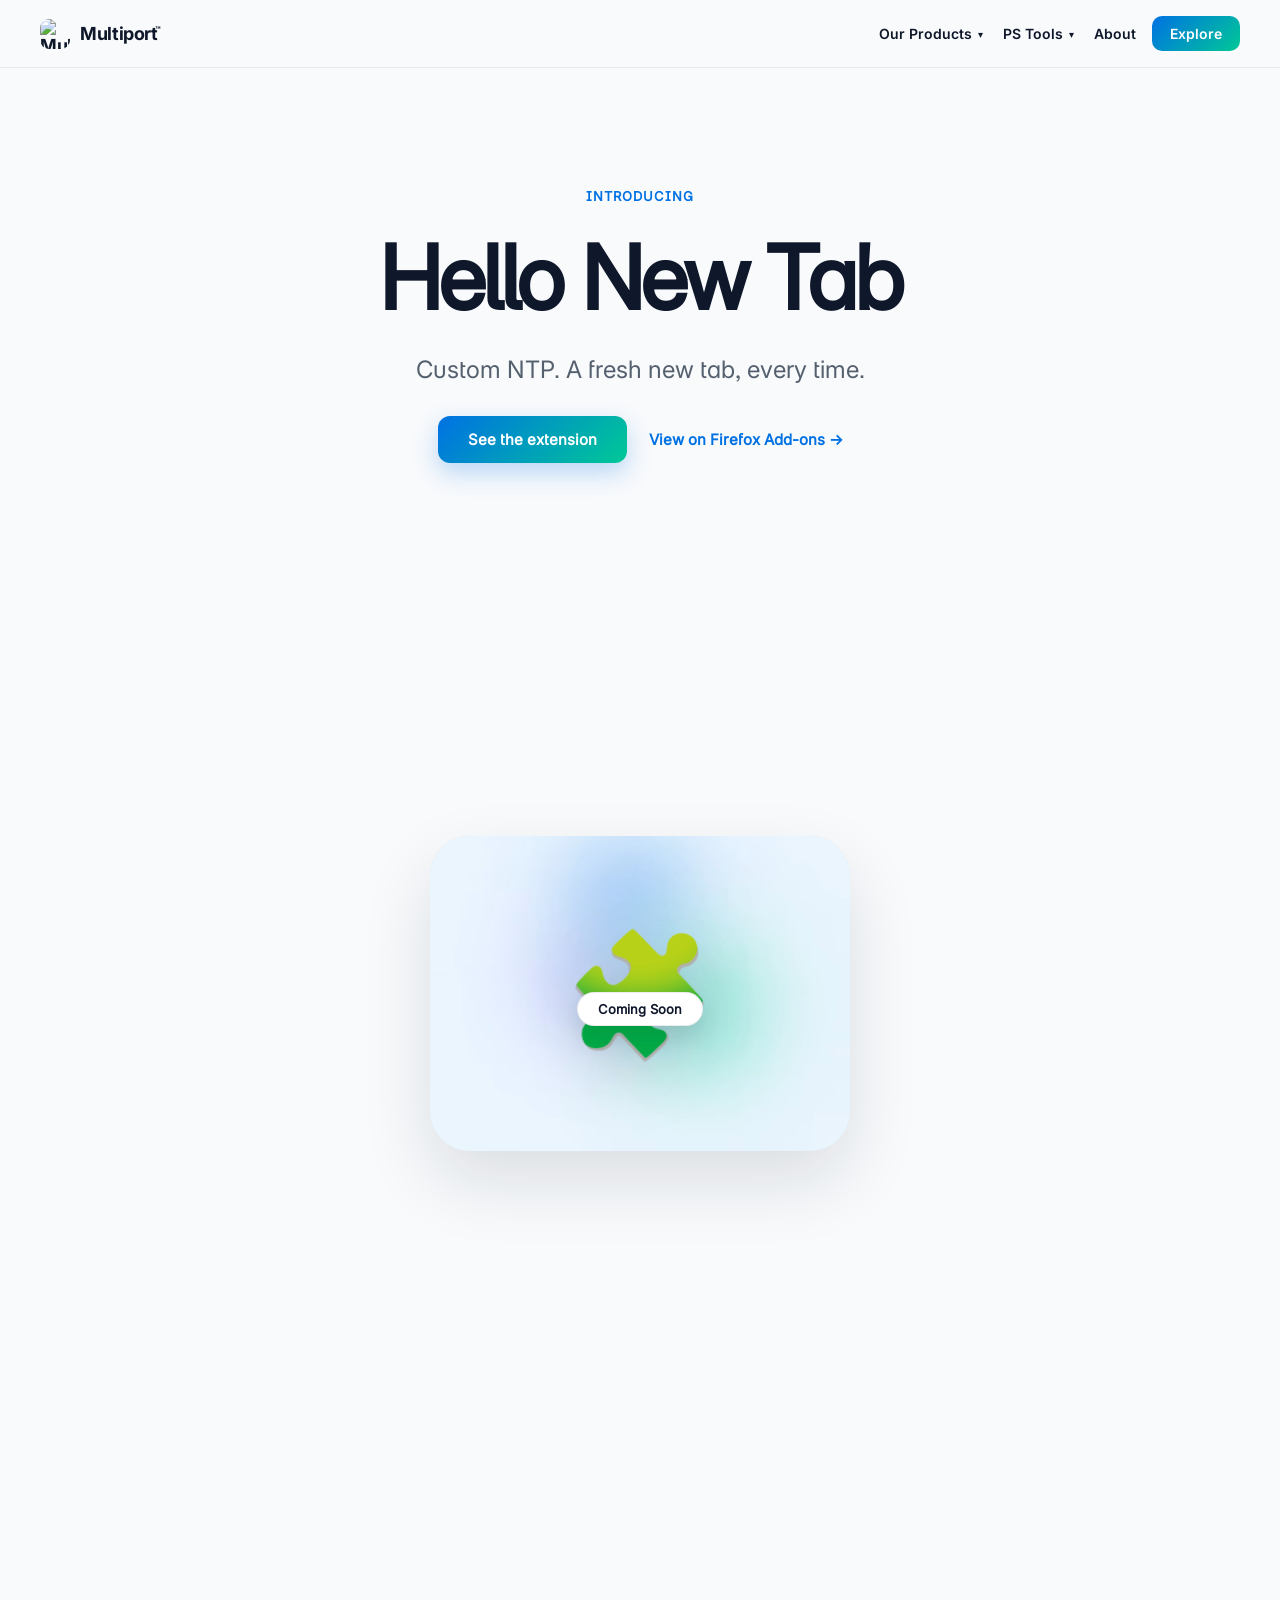
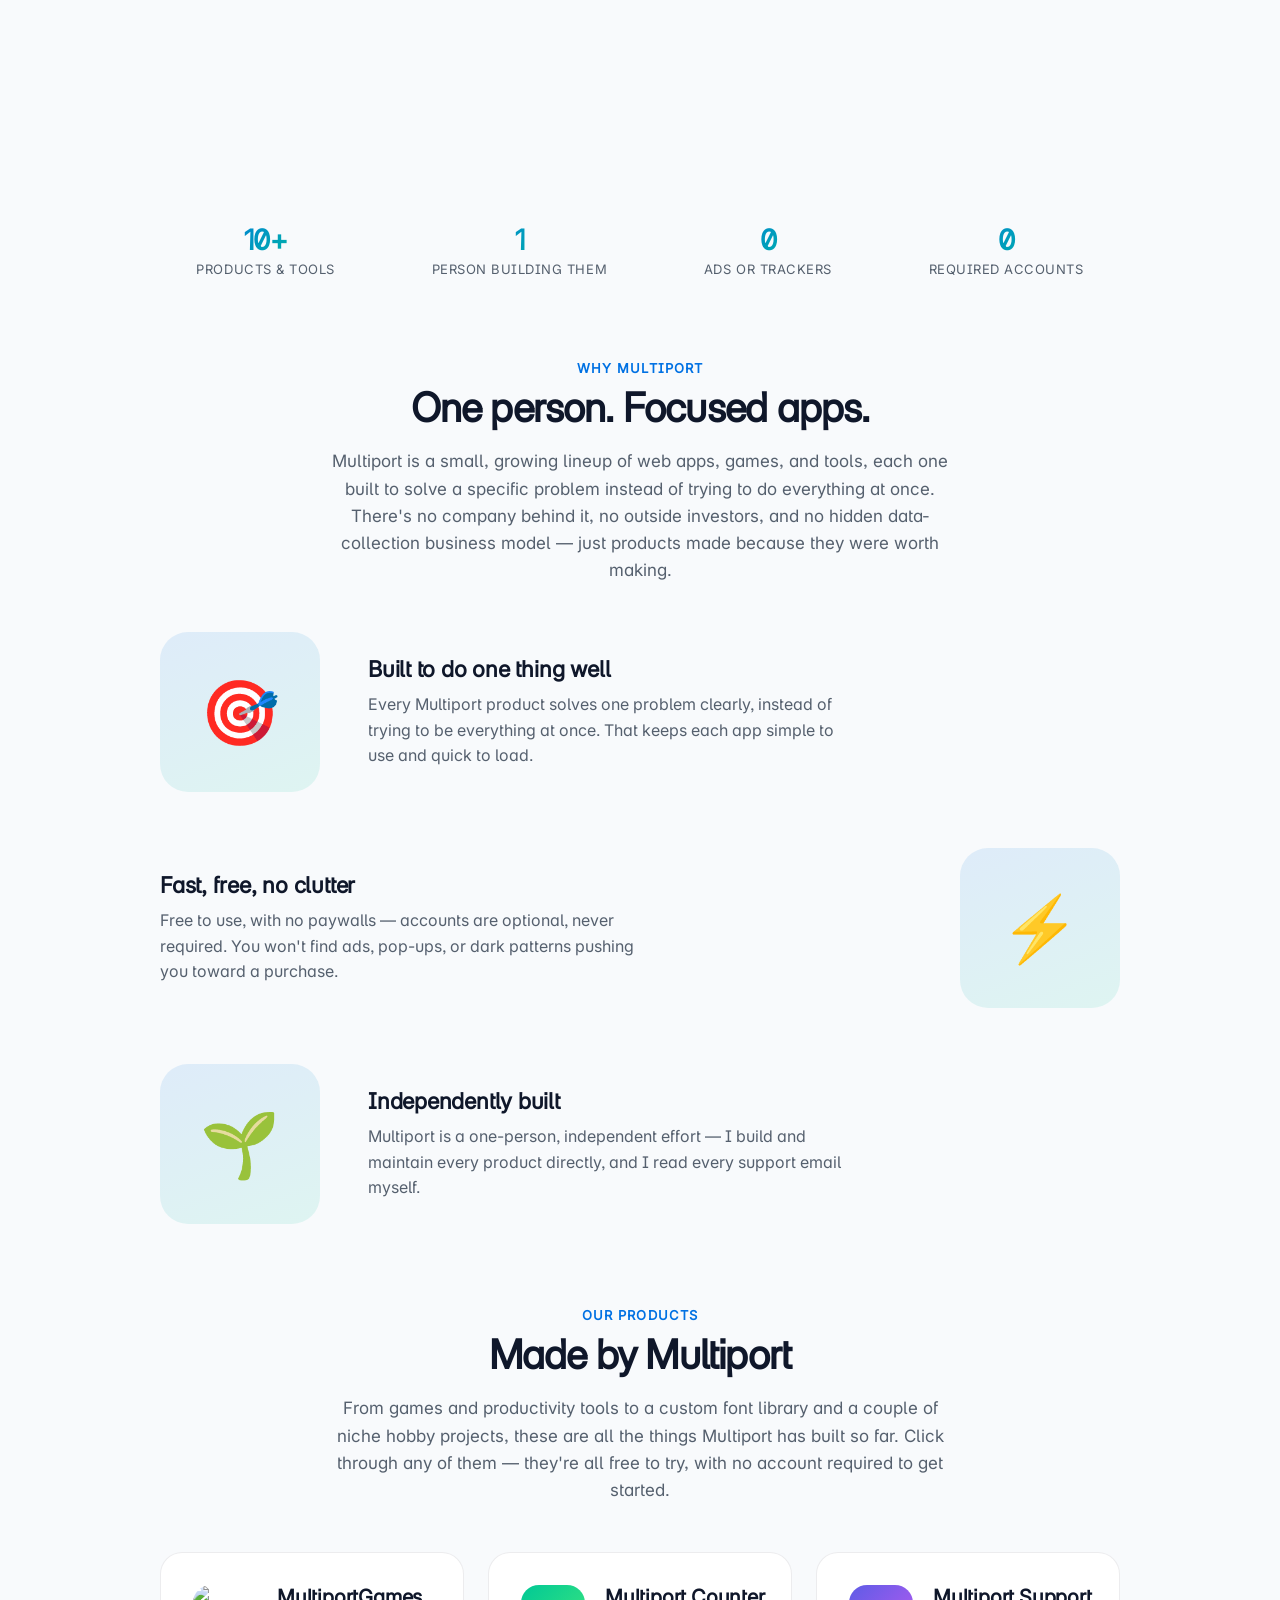
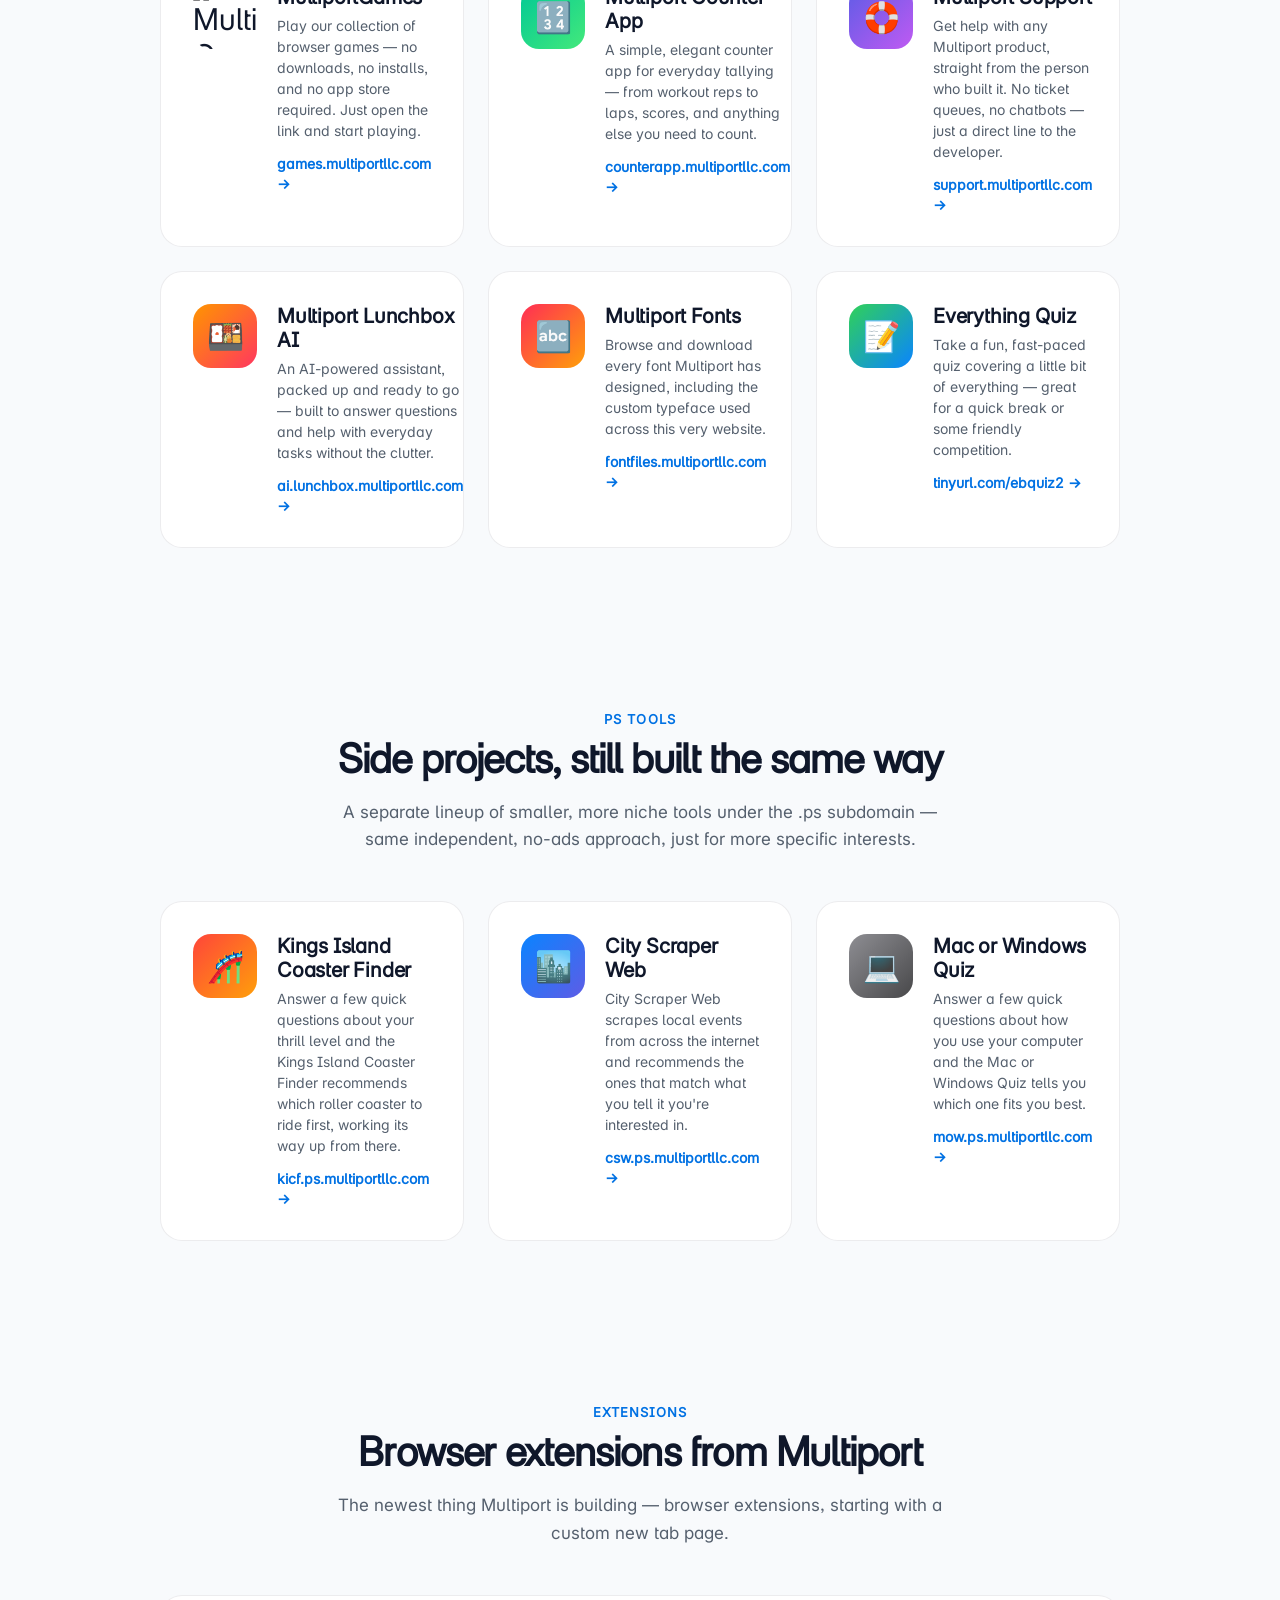
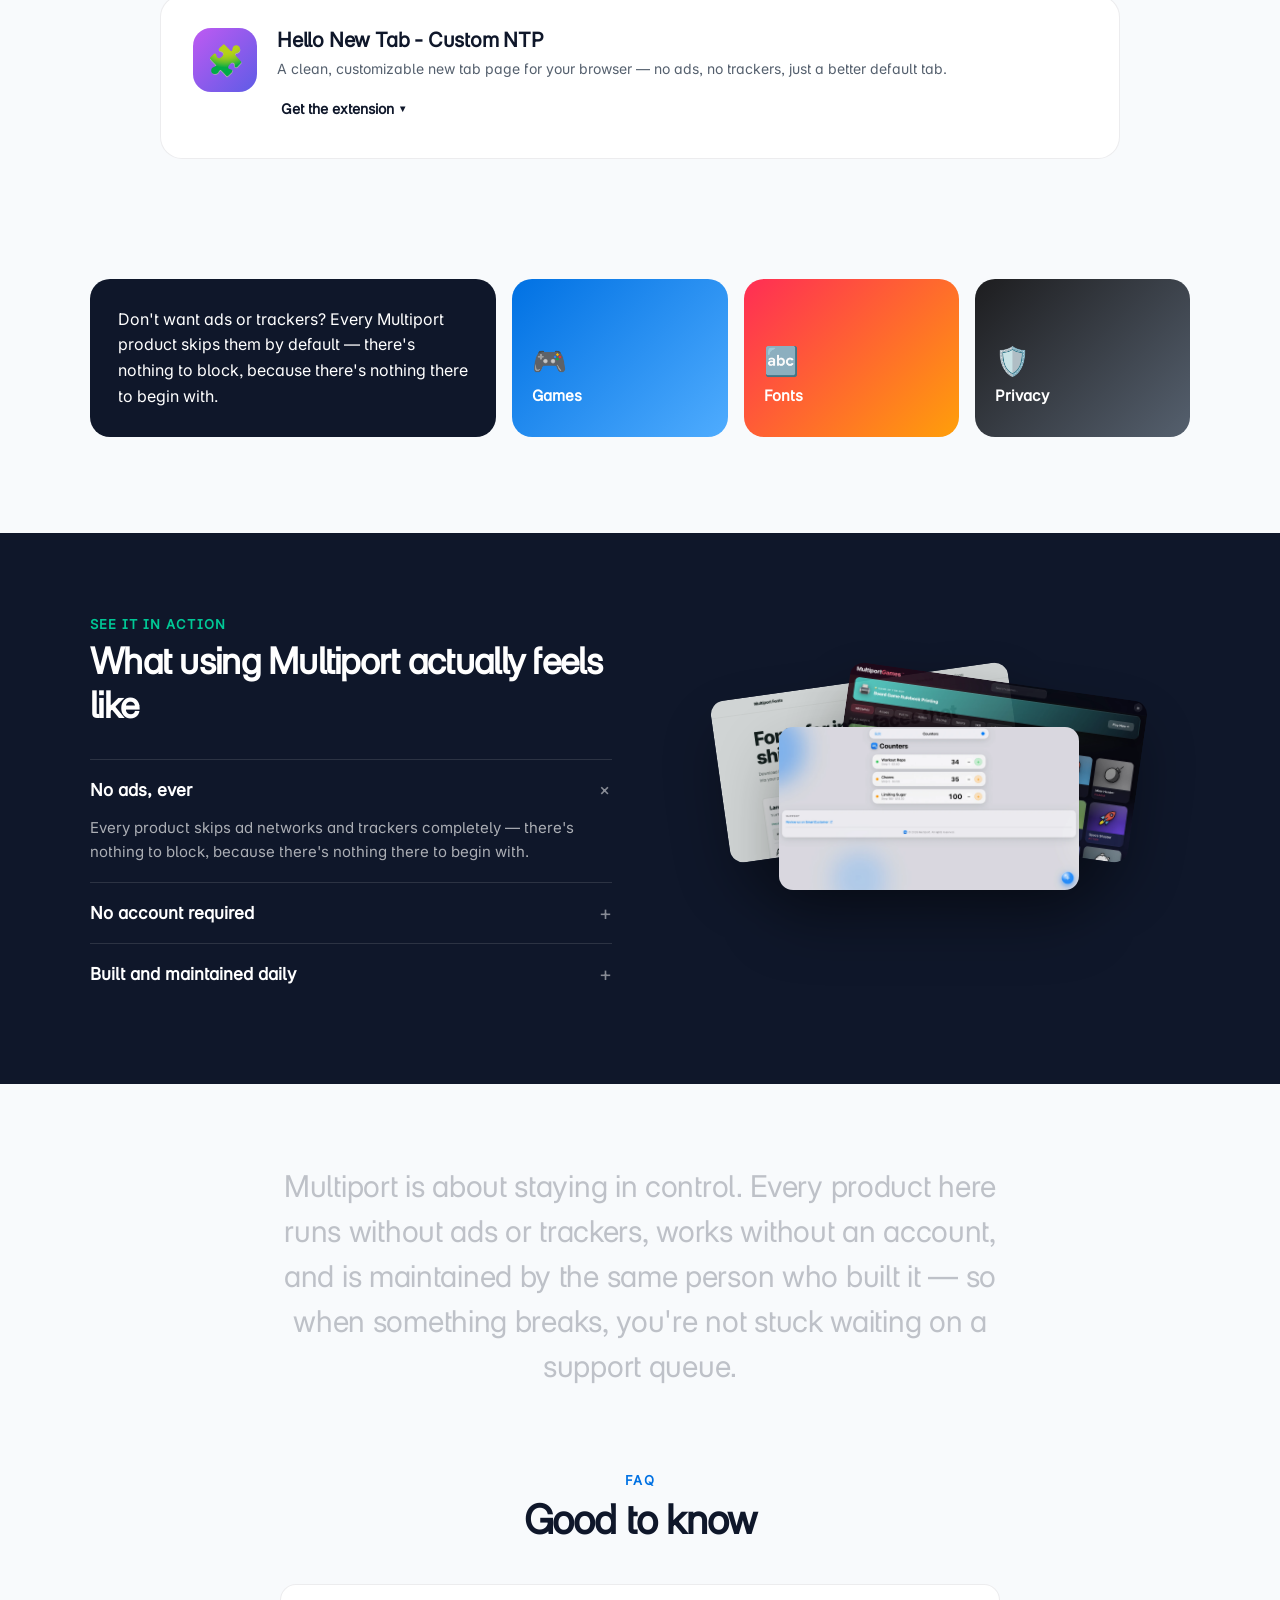
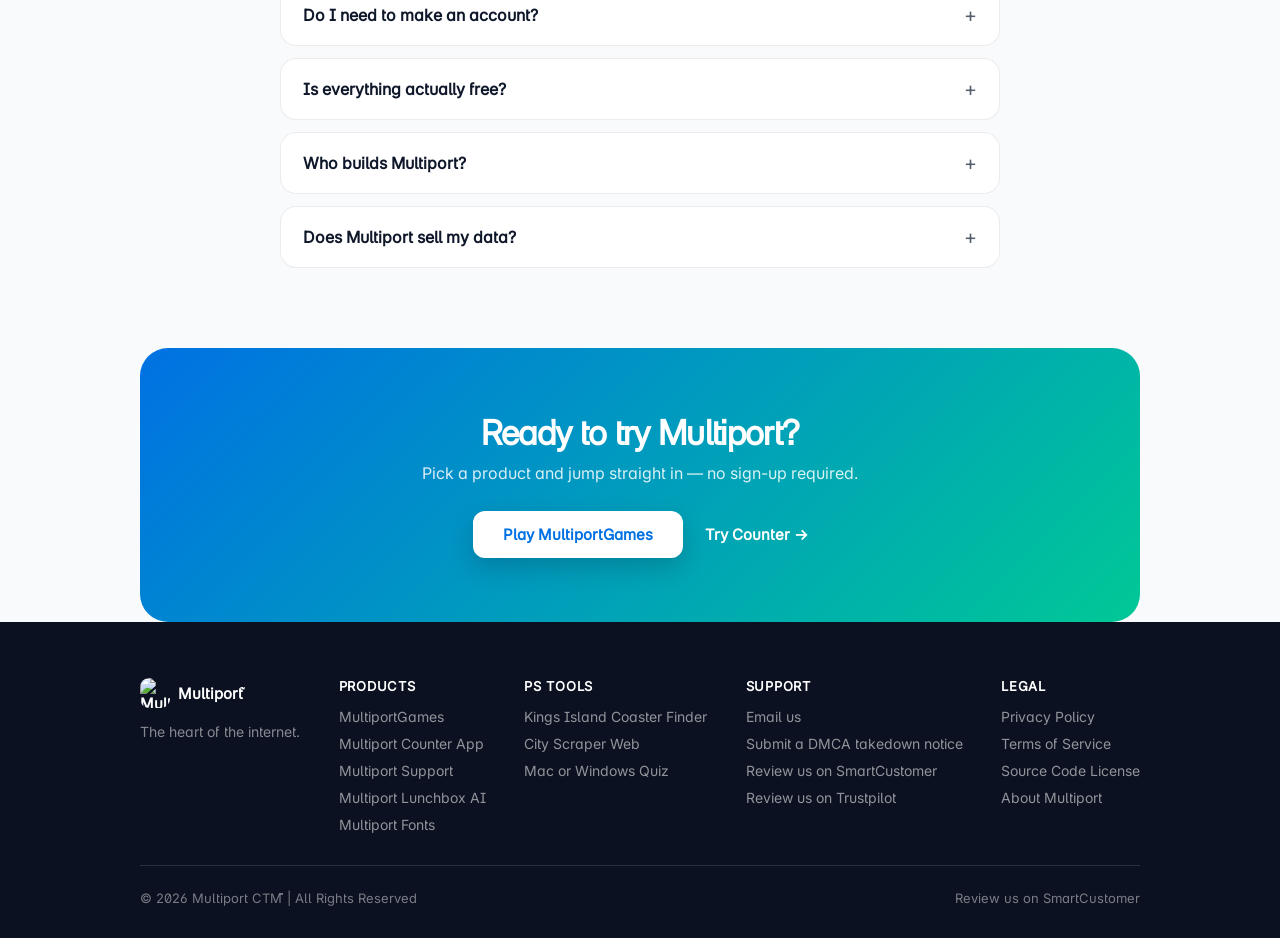
==== index.html @ 9a162926 "Make the scroll-pin zoom effect much more dramatic - The box now finishes expanding to fullscreen ea" ====
<!-- This Source Code Form is subject to the terms of the Mozilla Public
     License, v. 2.0. If a copy of the MPL was not distributed with this
     file, You can obtain one at http://mozilla.org/MPL/2.0/. -->
<!DOCTYPE html>
<html lang="en">
<head>
<meta charset="UTF-8">
<meta name="viewport" content="width=device-width, initial-scale=1.0">
<title>Multiport</title>
<meta name="description" content="No ads? No trackers? That is Multiport.">
<meta name="theme-color" content="#0071e3">
<link rel="apple-touch-icon" href="apple-touch-icon.png">
<link rel="icon" type="image/png" href="apple-touch-icon.png">
<link rel="icon" href="favicon.ico">
<link rel="manifest" href="manifest.json">
<link rel="stylesheet" href="style.css?v=29">
<script src="https://cdn.counter.dev/script.js" data-id="24591d8d-bdbf-4574-877c-3fc91c262d01" data-utcoffset="-5"></script>
</head>
<body>
  <nav class="navbar">
    <a class="logo" href="/">
      <img class="logo-mark" src="/icon.svg" alt="Multiport logo"> <span class="logo-text">Multiport<sup class="tm">&trade;</sup></span>
    </a>
    <div class="nav-links">
      <div class="nav-dropdown">
        <button class="dropdown-toggle" aria-haspopup="true" aria-expanded="false">
          Our Products <span class="chevron">&#9662;</span>
        </button>
        <div class="dropdown-menu">
          <a href="https://games.multiportllc.com" target="_blank" rel="noopener noreferrer">
            <img class="dropdown-icon" src="/games-icon.svg" alt="">
            <span>
              <span class="dropdown-title">Multiport Games</span>
              <span class="dropdown-domain">games.multiportllc.com</span>
            </span>
          </a>
          <a href="https://counterapp.multiportllc.com" target="_blank" rel="noopener noreferrer">
            <span class="dropdown-icon">🔢</span>
            <span>
              <span class="dropdown-title">Multiport Counter App</span>
              <span class="dropdown-domain">counterapp.multiportllc.com</span>
            </span>
          </a>
          <a href="https://support.multiportllc.com" target="_blank" rel="noopener noreferrer">
            <span class="dropdown-icon">🛟</span>
            <span>
              <span class="dropdown-title">Multiport Support</span>
              <span class="dropdown-domain">support.multiportllc.com</span>
            </span>
          </a>
          <a href="https://ai.lunchbox.multiportllc.com" target="_blank" rel="noopener noreferrer">
            <span class="dropdown-icon">🍱</span>
            <span>
              <span class="dropdown-title">Multiport Lunchbox AI</span>
              <span class="dropdown-domain">ai.lunchbox.multiportllc.com</span>
            </span>
          </a>
           <a href="https://fontfiles.multiportllc.com" target="_blank" rel="noopener noreferrer">
            <span class="dropdown-icon">🔤</span>
            <span>
              <span class="dropdown-title">Multiport Fonts</span>
              <span class="dropdown-domain">fontfiles.multiportllc.com</span>
            </span>
          </a>
        </div>
      </div>
      <div class="nav-dropdown">
        <button class="dropdown-toggle" aria-haspopup="true" aria-expanded="false">
          PS Tools <span class="chevron">&#9662;</span>
        </button>
        <div class="dropdown-menu">
          <a href="https://kicf.ps.multiportllc.com" target="_blank" rel="noopener noreferrer">
            <span class="dropdown-icon">🎢</span>
            <span>
              <span class="dropdown-title">Kings Island Coaster Finder</span>
              <span class="dropdown-domain">kicf.ps.multiportllc.com</span>
            </span>
          </a>
          <a href="https://csw.ps.multiportllc.com" target="_blank" rel="noopener noreferrer">
            <span class="dropdown-icon">🏙️</span>
            <span>
              <span class="dropdown-title">City Scraper Web</span>
              <span class="dropdown-domain">csw.ps.multiportllc.com</span>
            </span>
          </a>
          <a href="https://mow.ps.multiportllc.com" target="_blank" rel="noopener noreferrer">
            <span class="dropdown-icon">💻</span>
            <span>
              <span class="dropdown-title">Mac or Windows Quiz</span>
              <span class="dropdown-domain">mow.ps.multiportllc.com</span>
            </span>
          </a>
        </div>
      </div>
      <a class="nav-link" href="https://multiporttm.github.io" target="_blank" rel="noopener noreferrer">About</a>
      <a class="nav-cta" href="#products">Explore</a>
    </div>
  </nav>

  <header class="hero">
    <span class="eyebrow">Introducing</span>
    <h1>Hello New Tab</h1>
    <p class="hero-tagline">Custom NTP. A fresh new tab, every time.</p>
    <div class="hero-actions">
      <a class="btn btn-primary" href="#extensions">See the extension</a>
      <a class="btn-link" href="https://addons.mozilla.org/en-US/firefox/addon/hello-new-tab-by-multiport/" target="_blank" rel="noopener noreferrer">View on Firefox Add-ons &rarr;</a>
    </div>
  </header>

  <section class="zoom-stage">
    <div class="zoom-sticky">
      <div class="zoom-box">
        <video class="zoom-video" autoplay muted loop playsinline disablePictureInPicture disableRemotePlayback tabindex="-1" controlsList="nodownload nofullscreen noremoteplayback">
          <source src="/videos/hero-bg.webm" type="video/webm">
          <source src="/videos/hero-bg.mp4" type="video/mp4">
        </video>
        <div class="zoom-box-content">
          <span class="hero-showcase-icon">🧩</span>
          <span class="hero-showcase-badge">Coming Soon</span>
        </div>
      </div>
    </div>
  </section>

  <section class="trust-strip" aria-label="Multiport at a glance">
    <div class="trust-item"><strong class="count-up" data-count-to="10" data-suffix="+">1</strong><span>products &amp; tools</span></div>
    <div class="trust-item"><strong class="count-up" data-count-to="1">3</strong><span>person building them</span></div>
    <div class="trust-item"><strong class="count-up" data-count-to="0">3</strong><span>ads or trackers</span></div>
    <div class="trust-item"><strong class="count-up" data-count-to="0">3</strong><span>required accounts</span></div>
  </section>

  <main>
    <section class="features" id="why">
      <span class="eyebrow">Why Multiport</span>
      <h2>One person. Focused apps.</h2>
      <p class="section-intro">Multiport is a small, growing lineup of web apps, games, and tools, each one
      built to solve a specific problem instead of trying to do everything at once. There's no company
      behind it, no outside investors, and no hidden data-collection business model — just products made
      because they were worth making.</p>
      <div class="feature-rows">
        <div class="feature-row">
          <div class="feature-visual"><span>🎯</span></div>
          <div class="feature-text">
            <h3>Built to do one thing well</h3>
            <p>Every Multiport product solves one problem clearly, instead of trying to be everything at once.
            That keeps each app simple to use and quick to load.</p>
          </div>
        </div>
        <div class="feature-row">
          <div class="feature-visual"><span>⚡</span></div>
          <div class="feature-text">
            <h3>Fast, free, no clutter</h3>
            <p>Free to use, with no paywalls — accounts are optional, never required. You won't find ads,
            pop-ups, or dark patterns pushing you toward a purchase.</p>
          </div>
        </div>
        <div class="feature-row">
          <div class="feature-visual"><span>🌱</span></div>
          <div class="feature-text">
            <h3>Independently built</h3>
            <p>Multiport is a one-person, independent effort — I build and maintain every product directly,
            and I read every support email myself.</p>
          </div>
        </div>
      </div>
    </section>

    <section class="products" id="products">
      <span class="eyebrow">Our Products</span>
      <h2>Made by Multiport</h2>
      <p class="section-intro">From games and productivity tools to a custom font library and a couple of
      niche hobby projects, these are all the things Multiport has built so far. Click through any of them —
      they're all free to try, with no account required to get started.</p>
      <div class="product-grid">
        <a class="product-card" href="https://games.multiportllc.com" target="_blank" rel="noopener noreferrer">
          <img class="product-icon" src="/games-icon.svg" alt="Multiport Games logo">
          <div class="product-info">
            <h3>MultiportGames</h3>
            <p>Play our collection of browser games — no downloads, no installs, and no app store required.
            Just open the link and start playing.</p>
            <span class="product-link">games.multiportllc.com &rarr;</span>
          </div>
        </a>
        <a class="product-card" href="https://counterapp.multiportllc.com" target="_blank" rel="noopener noreferrer">
          <div class="product-icon icon-counter">🔢</div>
          <div class="product-info">
            <h3>Multiport Counter App</h3>
            <p>A simple, elegant counter app for everyday tallying — from workout reps to laps, scores, and
            anything else you need to count.</p>
            <span class="product-link">counterapp.multiportllc.com &rarr;</span>
          </div>
        </a>
        <a class="product-card" href="https://support.multiportllc.com" target="_blank" rel="noopener noreferrer">
          <div class="product-icon icon-support">🛟</div>
          <div class="product-info">
            <h3>Multiport Support</h3>
            <p>Get help with any Multiport product, straight from the person who built it. No ticket queues,
            no chatbots — just a direct line to the developer.</p>
            <span class="product-link">support.multiportllc.com &rarr;</span>
          </div>
        </a>
        <a class="product-card" href="https://ai.lunchbox.multiportllc.com" target="_blank" rel="noopener noreferrer">
          <div class="product-icon icon-lunchbox">🍱</div>
          <div class="product-info">
            <h3>Multiport Lunchbox AI</h3>
            <p>An AI-powered assistant, packed up and ready to go — built to answer questions and help with
            everyday tasks without the clutter.</p>
            <span class="product-link">ai.lunchbox.multiportllc.com &rarr;</span>
          </div>
        </a>
               <a class="product-card" href="https://fontfiles.multiportllc.com" target="_blank" rel="noopener noreferrer">
          <div class="product-icon icon-fontfiles">🔤</div>
          <div class="product-info">
            <h3>Multiport Fonts</h3>
            <p>Browse and download every font Multiport has designed, including the custom typeface used
            across this very website.</p>
            <span class="product-link">fontfiles.multiportllc.com &rarr;</span>


          </div>
        </a>
        <a class="product-card" href="https://tinyurl.com/ebquiz2" target="_blank" rel="noopener noreferrer">
          <div class="product-icon icon-blooket">📝</div>
          <div class="product-info">
            <h3>Everything Quiz</h3>
            <p>Take a fun, fast-paced quiz covering a little bit of everything — great for a quick break or
            some friendly competition.</p>
            <span class="product-link">tinyurl.com/ebquiz2 &rarr;</span>
          </div>
        </a>
      </div>
    </section>

    <section class="products" id="ps-tools">
      <span class="eyebrow">PS Tools</span>
      <h2>Side projects, still built the same way</h2>
      <p class="section-intro">A separate lineup of smaller, more niche tools under the .ps subdomain —
      same independent, no-ads approach, just for more specific interests.</p>
      <div class="product-grid">
        <a class="product-card" href="https://kicf.ps.multiportllc.com" target="_blank" rel="noopener noreferrer">
          <div class="product-icon icon-coaster">🎢</div>
          <div class="product-info">
            <h3>Kings Island Coaster Finder</h3>
            <p>Answer a few quick questions about your thrill level and the Kings Island Coaster Finder
            recommends which roller coaster to ride first, working its way up from there.</p>
            <span class="product-link">kicf.ps.multiportllc.com &rarr;</span>
          </div>
        </a>
        <a class="product-card" href="https://csw.ps.multiportllc.com" target="_blank" rel="noopener noreferrer">
          <div class="product-icon icon-scraper">🏙️</div>
          <div class="product-info">
            <h3>City Scraper Web</h3>
            <p>City Scraper Web scrapes local events from across the internet and recommends the ones that
            match what you tell it you're interested in.</p>
            <span class="product-link">csw.ps.multiportllc.com &rarr;</span>
          </div>
        </a>
        <a class="product-card" href="https://mow.ps.multiportllc.com" target="_blank" rel="noopener noreferrer">
          <div class="product-icon icon-mow">💻</div>
          <div class="product-info">
            <h3>Mac or Windows Quiz</h3>
            <p>Answer a few quick questions about how you use your computer and the Mac or Windows Quiz
            tells you which one fits you best.</p>
            <span class="product-link">mow.ps.multiportllc.com &rarr;</span>
          </div>
        </a>
      </div>
    </section>

    <section class="products" id="extensions">
      <span class="eyebrow">Extensions</span>
      <h2>Browser extensions from Multiport</h2>
      <p class="section-intro">The newest thing Multiport is building — browser extensions, starting with
      a custom new tab page.</p>
      <div class="product-grid">
        <div class="product-card extension-card">
          <div class="product-icon icon-extension">🧩</div>
          <div class="product-info">
            <h3>Hello New Tab - Custom NTP</h3>
            <p>A clean, customizable new tab page for your browser — no ads, no trackers, just a better
            default tab.</p>
            <div class="nav-dropdown">
              <button class="dropdown-toggle" aria-haspopup="true" aria-expanded="false">
                Get the extension <span class="chevron">&#9662;</span>
              </button>
              <div class="dropdown-menu">
                <a class="extension-option" href="https://chromewebstore.google.com/detail/pjcaeblfcdijghbhidkgaminlfidibgh/preview" target="_blank" rel="noopener noreferrer">
                  <span>
                    <span class="dropdown-title">Chromium</span>
                    <span class="dropdown-domain">Chrome, Edge, Brave, etc.</span>
                  </span>
                  <span class="extension-badge">Coming Soon</span>
                </a>
                <a class="extension-option" href="https://addons.mozilla.org/en-US/firefox/addon/hello-new-tab-by-multiport/" target="_blank" rel="noopener noreferrer">
                  <span>
                    <span class="dropdown-title">Gecko</span>
                    <span class="dropdown-domain">Firefox, LibreWolf, etc.</span>
                  </span>
                  <span class="extension-badge">Coming Soon</span>
                </a>
              </div>
            </div>
          </div>
        </div>
      </div>
    </section>

    <section class="mosaic">
      <div class="mosaic-tip">
        <p>Don't want ads or trackers? Every Multiport product skips them by default — there's nothing to
        block, because there's nothing there to begin with.</p>
      </div>
      <div class="mosaic-panel icon-games" tabindex="0">
        <span class="mosaic-icon">🎮</span>
        <strong>Games</strong>
        <p>Play the full MultiportGames library right in your browser — no downloads, no ads, and no
        account needed.</p>
      </div>
      <div class="mosaic-panel icon-fontfiles" tabindex="0">
        <span class="mosaic-icon">🔤</span>
        <strong>Fonts</strong>
        <p>Browse and download every font Multiport has designed, including the one used across this
        site.</p>
      </div>
      <div class="mosaic-panel icon-guard" tabindex="0">
        <span class="mosaic-icon">🛡️</span>
        <strong>Privacy</strong>
        <p>Every Multiport product skips ad networks and trackers by default — there's nothing to opt out
        of, because there's nothing there.</p>
      </div>
    </section>

    <section class="showcase" id="showcase">
      <div class="showcase-grid">
        <div class="showcase-accordion">
          <span class="eyebrow eyebrow-light">See it in action</span>
          <h2>What using Multiport actually feels like</h2>
          <details class="showcase-item" open>
            <summary>No ads, ever</summary>
            <p>Every product skips ad networks and trackers completely — there's nothing to block, because
            there's nothing there to begin with.</p>
          </details>
          <details class="showcase-item">
            <summary>No account required</summary>
            <p>Open any product and start using it immediately. Accounts only show up where a feature truly
            needs one, and never just to look around.</p>
          </details>
          <details class="showcase-item">
            <summary>Built and maintained daily</summary>
            <p>One person reads every support email and ships every fix — so issues get a real response,
            not an automated ticket number.</p>
          </details>
        </div>
        <div class="showcase-preview" aria-hidden="true">
          <img class="screenshot-card screenshot-back" src="/screenshots/fonts-preview.png" alt="">
          <img class="screenshot-card screenshot-middle" src="/screenshots/games-preview.png" alt="">
          <img class="screenshot-card screenshot-front" src="/screenshots/counter-preview.png" alt="">
        </div>
      </div>
    </section>

    <section class="manifesto">
      <p>Multiport is about staying in control. Every product here runs without ads or trackers, works
      without an account, and is maintained by the same person who built it — so when something breaks,
      you're not stuck waiting on a support queue.</p>
    </section>

    <section class="products hidden" id="addons">
      <span class="eyebrow">Our Device Addons</span>
      <h2>Extend Multiport to your device</h2>
      <p class="section-intro">Beyond the websites and apps, Multiport also makes device-level addons that
      work system-wide, not just inside a browser tab.</p>
      <div class="product-grid">
        <a class="product-card" href="/downloads/MultiportGuard.mobileconfig">
          <div class="product-icon icon-guard">🛡️</div>
          <div class="product-info">
            <h3>Multiport Guard</h3>
            <span class="addon-badge">Apple devices only</span>
            <p>A configuration profile that blocks ads across your device, in every app and every browser —
            not just on multiportllc.com. Works on iPhone, iPad, and Mac — not compatible with Android or
            Windows.</p>
            <span class="product-link">Download Multiport Guard &rarr;</span>
          </div>
        </a>
      </div>
    </section>

    <section class="faq" id="faq">
      <span class="eyebrow">FAQ</span>
      <h2>Good to know</h2>
      <div class="faq-list">
        <details class="faq-item">
          <summary>Do I need to make an account?</summary>
          <p>No — accounts are optional across every Multiport product, and never required just to try one
          out.</p>
        </details>
        <details class="faq-item">
          <summary>Is everything actually free?</summary>
          <p>Yes. Every Multiport product is free to use, with no paywalls or hidden subscriptions.</p>
        </details>
        <details class="faq-item">
          <summary>Who builds Multiport?</summary>
          <p>One <a href="https://makerworld.com/en/@36elyanm" target="_blank" rel="noopener noreferrer">person</a>.
          There's no team, no outside investors, and no company behind it — just independently built
          software.</p>
        </details>
        <details class="faq-item">
          <summary>Does Multiport sell my data?</summary>
          <p>No. Multiport doesn't run ads or sell personal information. See the
          <a href="/privacy.html">Privacy Policy</a> for details.</p>
        </details>
      </div>
    </section>

    <section class="cta-band">
      <h2>Ready to try Multiport?</h2>
      <p>Pick a product and jump straight in — no sign-up required.</p>
      <div class="hero-actions cta-band-actions">
        <a class="btn btn-primary" href="https://games.multiportllc.com" target="_blank" rel="noopener noreferrer">Play MultiportGames</a>
        <a class="btn-link-light" href="https://counterapp.multiportllc.com" target="_blank" rel="noopener noreferrer">Try Counter &rarr;</a>
      </div>
    </section>
  </main>

  <footer>
    <div class="footer-grid">
      <div class="footer-brand">
        <div class="footer-logo"><img class="logo-mark" src="/icon.svg" alt="Multiport logo"> <span class="logo-text">Multiport<sup class="tm">&trade;</sup></span></div>
        <p class="footer-tagline">The heart of the internet.</p>
      </div>
      <div class="footer-links">
        <span class="footer-heading">Products</span>
        <a href="https://games.multiportllc.com" target="_blank" rel="noopener noreferrer">MultiportGames</a>
        <a href="https://counterapp.multiportllc.com" target="_blank" rel="noopener noreferrer">Multiport Counter App</a>
        <a href="https://support.multiportllc.com" target="_blank" rel="noopener noreferrer">Multiport Support</a>
        <a href="https://ai.lunchbox.multiportllc.com" target="_blank" rel="noopener noreferrer">Multiport Lunchbox AI</a>
        <a href="https://fontfiles.multiportllc.com" target="_blank" rel="noopener noreferrer">Multiport Fonts</a>
      </div>
      <div class="footer-links">
        <span class="footer-heading">PS Tools</span>
        <a href="https://kicf.ps.multiportllc.com" target="_blank" rel="noopener noreferrer">Kings Island Coaster Finder</a>
        <a href="https://csw.ps.multiportllc.com" target="_blank" rel="noopener noreferrer">City Scraper Web</a>
        <a href="https://mow.ps.multiportllc.com" target="_blank" rel="noopener noreferrer">Mac or Windows Quiz</a>
      </div>
      <div class="footer-links">
        <span class="footer-heading">Support</span>
        <a href="mailto:support@multiportllc.com">Email us</a>
        <a href="mailto:dmca@multiportllc.com">Submit a DMCA takedown notice</a>
        <a href="https://www.smartcustomer.com/reviews/multiportllc.com" target="_blank" rel="noopener noreferrer">Review us on SmartCustomer</a>
        <a href="https://www.trustpilot.com/review/multiportllc.com" target="_blank" rel="noopener noreferrer">Review us on Trustpilot</a>
      </div>
      <div class="footer-links">
        <span class="footer-heading">Legal</span>
        <a href="/privacy.html">Privacy Policy</a>
        <a href="/terms.html">Terms of Service</a>
        <a href="/license.html">Source Code License</a>
        <a href="https://multiporttm.github.io" target="_blank" rel="noopener noreferrer">About Multiport</a>
      </div>
    </div>
    <div class="footer-bottom">
      <p class="footer-copyright">&copy; 2026 Multiport CTM<sup class="tm">&trade;</sup> | All Rights Reserved</p>
      <a class="footer-bottom-link" href="https://www.smartcustomer.com/reviews/multiportllc.com" target="_blank" rel="noopener noreferrer">Review us on SmartCustomer</a>
    </div>
  </footer>

  <script src="nav.js?v=2"></script>
  <script src="count-up.js?v=1"></script>
  <script src="scroll-reveal.js?v=1"></script>
  <script src="mosaic.js?v=1"></script>
  <script src="effects.js?v=1"></script>
  <script src="zoom-scroll.js?v=3"></script>
</body>
</html>
---- style.css ----
/* This Source Code Form is subject to the terms of the Mozilla Public
 * License, v. 2.0. If a copy of the MPL was not distributed with this
 * file, You can obtain one at http://mozilla.org/MPL/2.0/. */

@font-face {
  font-family: 'LandUI Pro';
  src: url('LandUIPro.ttf') format('truetype');
  font-weight: normal;
  font-style: normal;
}

@font-face {
  font-family: 'Inter';
  src: url('Inter-VariableFont.ttf') format('truetype-variations');
  font-weight: 100 900;
  font-style: normal;
  font-display: swap;
}
:root {
  color-scheme: light dark;
  --blue: #0071e3;
  --green: #00c896;
  --bg: #f8fafc;
  --fg: #0f172a;
  --muted: #55606e;
  --card-bg: #ffffff;
  --border: rgba(15, 23, 42, 0.08);
}

* {
  box-sizing: border-box;
}

html {
  scroll-behavior: smooth;
}

body {
  margin: 0;
  min-height: 100vh;
    font-family: 'LandUI Pro', sans-serif;
  background: var(--bg);
  color: var(--fg);
  -webkit-font-smoothing: antialiased;
  position: relative;
  overflow-x: hidden;
}

/* Navbar */
.navbar {
  position: sticky;
  top: 0;
  z-index: 100;
  display: flex;
  align-items: center;
  justify-content: space-between;
  padding: 16px 40px;
  background: rgba(248, 250, 252, 0.8);
  backdrop-filter: blur(16px);
  -webkit-backdrop-filter: blur(16px);
  border-bottom: 1px solid var(--border);
  font-family: 'Inter', -apple-system, BlinkMacSystemFont, 'Segoe UI', Roboto, system-ui, sans-serif;
  transition: box-shadow 0.25s ease;
}

.navbar.scrolled {
  box-shadow: 0 4px 20px rgba(15, 23, 42, 0.08);
}

.logo {
  display: flex;
  align-items: center;
  gap: 10px;
  font-weight: 700;
  font-size: 18px;
  letter-spacing: -0.02em;
  color: var(--fg);
  text-decoration: none;
}

.logo-mark {
  display: inline-block;
  width: 30px;
  height: 30px;
  border-radius: 9px;
}

.nav-links {
  display: flex;
  align-items: center;
  gap: 12px;
}

.nav-cta {
  text-decoration: none;
  color: #fff;
  background: linear-gradient(135deg, var(--blue), var(--green));
  padding: 9px 18px;
  border-radius: 10px;
  font-size: 14px;
  font-weight: 600;
}

.nav-link {
  text-decoration: none;
  color: var(--fg);
  font-size: 14px;
  font-weight: 600;
  padding: 9px 4px;
}

.hidden {
  display: none;
}

/* Dropdown */
.nav-dropdown {
  position: relative;
}

.dropdown-toggle {
  font-family: inherit;
  font-size: 14px;
  font-weight: 600;
  color: var(--fg);
  background: none;
  border: none;
  padding: 9px 4px;
  cursor: pointer;
  display: flex;
  align-items: center;
  gap: 6px;
  transition: color 0.2s ease;
}

.dropdown-toggle:hover,
.dropdown-toggle:focus-visible {
  color: var(--blue);
}

.chevron {
  font-size: 10px;
  transition: transform 0.2s ease;
}

.nav-dropdown:hover .chevron,
.nav-dropdown:focus-within .chevron,
.nav-dropdown.open .chevron {
  transform: rotate(180deg);
}

.dropdown-menu {
  position: absolute;
  right: 0;
  top: calc(100% + 10px);
  min-width: 280px;
  background: var(--card-bg);
  border-radius: 16px;
  box-shadow: 0 16px 40px rgba(15, 23, 42, 0.16);
  border: 1px solid var(--border);
  padding: 8px;
  opacity: 0;
  visibility: hidden;
  transform: translateY(-8px);
  transition: opacity 0.2s ease, transform 0.2s ease, visibility 0.2s ease;
  z-index: 10;
}

.nav-dropdown:hover .dropdown-menu,
.nav-dropdown:focus-within .dropdown-menu,
.nav-dropdown.open .dropdown-menu {
  opacity: 1;
  visibility: visible;
  transform: translateY(0);
}

.dropdown-menu a {
  display: flex;
  align-items: center;
  gap: 12px;
  padding: 10px 12px;
  border-radius: 10px;
  text-decoration: none;
  color: var(--fg);
}

.dropdown-menu a:hover {
  background: rgba(15, 23, 42, 0.05);
}

.dropdown-icon {
  font-size: 22px;
  width: 28px;
  height: 28px;
  border-radius: 8px;
  object-fit: cover;
  flex-shrink: 0;
}

.dropdown-title {
  display: block;
  font-size: 14px;
  font-weight: 600;
}

.dropdown-domain {
  display: block;
  font-size: 12px;
  color: var(--muted);
}

/* Extension menu */
.extension-option {
  display: flex;
  align-items: center;
  justify-content: space-between;
  gap: 12px;
  padding: 10px 12px;
  border-radius: 10px;
  text-decoration: none;
  color: var(--fg);
}

.extension-option:not(.disabled):hover {
  background: rgba(15, 23, 42, 0.05);
}

.extension-option.disabled {
  cursor: not-allowed;
  opacity: 0.5;
}

.extension-badge {
  flex-shrink: 0;
  font-size: 11px;
  font-weight: 700;
  text-transform: uppercase;
  letter-spacing: 0.04em;
  color: var(--muted);
  background: rgba(15, 23, 42, 0.06);
  border-radius: 980px;
  padding: 3px 10px;
}

/* Hero */
.hero {
  display: flex;
  flex-direction: column;
  align-items: center;
  text-align: center;
  gap: 28px;
  padding: 120px 40px 80px;
  max-width: 900px;
  margin: 0 auto;
}

.eyebrow {
  display: inline-block;
  font-size: 13px;
  font-weight: 700;
  text-transform: uppercase;
  letter-spacing: 0.08em;
  color: var(--blue);
}

.hero h1 {
  font-size: clamp(48px, 8vw, 88px);
  font-weight: 700;
  letter-spacing: -0.03em;
  line-height: 1.05;
  margin: 0;
  color: var(--fg);
}

.hero-tagline {
  font-size: clamp(19px, 2.4vw, 24px);
  color: var(--muted);
  font-weight: 400;
  line-height: 1.5;
  margin: 0;
  max-width: 560px;
}

.hero-actions {
  display: flex;
  align-items: center;
  justify-content: center;
  gap: 22px;
  flex-wrap: wrap;
}

.btn {
  display: inline-block;
  text-decoration: none;
  font-size: 15px;
  font-weight: 600;
  padding: 14px 30px;
  border-radius: 12px;
  transition: transform 0.2s ease, box-shadow 0.2s ease, background 0.2s ease;
}

.btn-primary {
  color: #fff;
  background: linear-gradient(135deg, var(--blue), var(--green));
  box-shadow: 0 10px 24px rgba(0, 113, 227, 0.25);
}

.btn-primary:hover {
  transform: translateY(-2px);
  box-shadow: 0 14px 30px rgba(0, 113, 227, 0.32);
}

.btn-link {
  color: var(--blue);
  text-decoration: none;
  font-size: 15px;
  font-weight: 600;
}

.btn-link:hover {
  text-decoration: underline;
}

/* Scroll-pinned zoom */
.zoom-stage {
  position: relative;
  height: 320vh;
}

.zoom-sticky {
  position: sticky;
  top: 0;
  height: 100vh;
  width: 100%;
  display: flex;
  align-items: center;
  justify-content: center;
  overflow: hidden;
  background: var(--bg);
}

.zoom-box {
  position: relative;
  width: 420px;
  height: 315px;
  max-width: 90vw;
  border-radius: 40px;
  overflow: hidden;
  background: linear-gradient(160deg, rgba(0, 113, 227, 0.12), rgba(0, 200, 150, 0.12));
  display: flex;
  align-items: center;
  justify-content: center;
  box-shadow: 0 30px 70px rgba(15, 23, 42, 0.12);
}

.zoom-video {
  position: absolute;
  inset: 0;
  width: 100%;
  height: 100%;
  object-fit: cover;
  z-index: 0;
  pointer-events: none;
}

.zoom-box-content {
  position: relative;
  z-index: 1;
  display: flex;
  flex-direction: column;
  align-items: center;
}

.hero-showcase-icon {
  font-size: clamp(72px, 14vw, 120px);
  filter: drop-shadow(0 20px 30px rgba(15, 23, 42, 0.15));
}

.hero-showcase-badge {
  position: absolute;
  z-index: 1;
  bottom: 40px;
  left: 50%;
  transform: translateX(-50%);
  background: #fff;
  border: 1px solid var(--border);
  box-shadow: 0 10px 24px rgba(15, 23, 42, 0.1);
  border-radius: 980px;
  padding: 8px 20px;
  font-size: 13px;
  font-weight: 700;
  color: var(--fg);
  white-space: nowrap;
}

@media (prefers-reduced-motion: reduce) {
  .zoom-stage {
    height: auto;
  }

  .zoom-sticky {
    position: static;
    height: auto;
    padding: 60px 0;
  }

  .zoom-box {
    width: 420px !important;
    height: 315px !important;
    max-width: 90vw;
    border-radius: 40px !important;
  }
}

@media (max-width: 820px) {
  .hero {
    padding: 90px 24px 60px;
  }
}

@media (max-width: 640px) {
  .navbar {
    padding: 14px 20px;
    gap: 8px;
  }

  .logo {
    font-size: 16px;
  }

  .dropdown-toggle {
    padding: 8px 14px;
    font-size: 13px;
    white-space: nowrap;
  }

  .nav-cta {
    padding: 8px 14px;
    font-size: 13px;
    white-space: nowrap;
  }

  .dropdown-menu {
    min-width: 240px;
    right: -20px;
  }
}

@media (max-width: 420px) {
  .nav-cta {
    display: none;
  }

  .nav-link {
    display: none;
  }
}

/* Mosaic */
.mosaic {
  max-width: 1180px;
  margin: 0 auto;
  padding: 0 40px 56px;
  display: flex;
  gap: 16px;
}

.mosaic-tip {
  flex: 2 1 0;
  background: #0f172a;
  border-radius: 20px;
  padding: 28px;
  display: flex;
  align-items: center;
}

.mosaic-tip p {
  color: #fff;
  font-size: 16px;
  line-height: 1.6;
  margin: 0;
}

.mosaic-panel {
  flex: 1 1 0;
  min-width: 0;
  border-radius: 20px;
  padding: 20px;
  display: flex;
  flex-direction: column;
  justify-content: flex-end;
  gap: 8px;
  min-height: 140px;
  color: #fff;
  cursor: pointer;
  overflow: hidden;
  transition: flex-grow 0.35s ease;
}

.mosaic-panel:hover,
.mosaic-panel:focus-visible,
.mosaic-panel.active {
  flex-grow: 2.6;
}

.mosaic-icon {
  font-size: 28px;
}

.mosaic-panel strong {
  font-size: 15px;
  font-weight: 700;
}

.mosaic-panel p {
  font-size: 13px;
  line-height: 1.5;
  color: rgba(255, 255, 255, 0.85);
  margin: 4px 0 0;
  max-height: 0;
  opacity: 0;
  overflow: hidden;
  transition: max-height 0.3s ease, opacity 0.25s ease;
}

.mosaic-panel:hover p,
.mosaic-panel:focus-visible p,
.mosaic-panel.active p {
  max-height: 140px;
  opacity: 1;
}

@media (max-width: 820px) {
  .mosaic {
    flex-direction: column;
    padding: 0 24px 40px;
  }

  .mosaic-panel {
    flex-grow: 0;
  }

  .mosaic-panel.active {
    flex-grow: 0;
    min-height: 180px;
  }
}

/* Trust strip */
.trust-strip {
  max-width: 1000px;
  margin: 0 auto;
  padding: 0 20px 40px;
  display: flex;
  flex-wrap: wrap;
  justify-content: space-around;
  gap: 24px;
  text-align: center;
}

.trust-item {
  display: flex;
  flex-direction: column;
  gap: 4px;
}

.trust-item strong {
  font-size: 28px;
  font-weight: 800;
  letter-spacing: -0.02em;
  background: linear-gradient(135deg, var(--blue), var(--green));
  -webkit-background-clip: text;
  background-clip: text;
  color: transparent;
}

.trust-item span {
  font-size: 13px;
  color: var(--muted);
  text-transform: uppercase;
  letter-spacing: 0.04em;
}

/* Features */
.features {
  max-width: 1000px;
  margin: 0 auto;
  padding: 40px 20px;
  text-align: center;
}

.features h2 {
  font-size: clamp(28px, 4vw, 40px);
  font-weight: 800;
  letter-spacing: -0.02em;
  margin: 6px 0 48px;
  color: var(--fg);
}

.section-intro {
  max-width: 640px;
  margin: -32px auto 48px;
  color: var(--muted, #6e6e73);
  font-size: 17px;
  line-height: 1.6;
  text-align: center;
}

.feature-rows {
  display: flex;
  flex-direction: column;
  gap: 56px;
}

.feature-row {
  display: flex;
  align-items: center;
  gap: 48px;
  text-align: left;
}

.feature-row:nth-child(even) {
  flex-direction: row-reverse;
}

.feature-visual {
  flex: 0 0 auto;
  width: 160px;
  height: 160px;
  border-radius: 28px;
  display: flex;
  align-items: center;
  justify-content: center;
  font-size: 64px;
  background: linear-gradient(160deg, rgba(0, 113, 227, 0.1), rgba(0, 200, 150, 0.1));
}

.feature-text {
  flex: 1 1 auto;
}

.feature-text h3 {
  font-size: 22px;
  font-weight: 700;
  letter-spacing: -0.01em;
  margin: 0 0 10px;
  color: var(--fg);
}

.feature-text p {
  color: var(--muted);
  font-size: 16px;
  line-height: 1.6;
  margin: 0;
  max-width: 480px;
}

@media (max-width: 640px) {
  .feature-row,
  .feature-row:nth-child(even) {
    flex-direction: column;
    text-align: center;
  }

  .feature-text p {
    margin-left: auto;
    margin-right: auto;
  }
}

/* Showcase */
.showcase {
  background: #0f172a;
  padding: 80px 40px;
  margin: 40px 0;
}

.showcase-grid {
  max-width: 1100px;
  margin: 0 auto;
  display: grid;
  grid-template-columns: 1fr 1fr;
  align-items: center;
  gap: 56px;
}

.eyebrow-light {
  color: var(--green);
}

.showcase-accordion h2 {
  font-size: clamp(26px, 3.5vw, 36px);
  font-weight: 800;
  letter-spacing: -0.02em;
  color: #fff;
  margin: 6px 0 32px;
}

.showcase-item {
  border-top: 1px solid rgba(255, 255, 255, 0.12);
  padding: 18px 0;
}

.showcase-item summary {
  cursor: pointer;
  font-size: 17px;
  font-weight: 600;
  color: #fff;
  list-style: none;
  display: flex;
  align-items: center;
  justify-content: space-between;
  gap: 12px;
}

.showcase-item summary::-webkit-details-marker {
  display: none;
}

.showcase-item summary::after {
  content: '+';
  font-size: 20px;
  font-weight: 400;
  color: rgba(255, 255, 255, 0.5);
  flex-shrink: 0;
  transition: transform 0.2s ease;
}

.showcase-item[open] summary::after {
  transform: rotate(45deg);
}

.showcase-item p {
  color: rgba(255, 255, 255, 0.65);
  font-size: 15px;
  line-height: 1.6;
  margin: 14px 0 0;
}

.showcase-preview {
  position: relative;
  display: flex;
  justify-content: center;
  padding: 60px 20px;
}

.screenshot-card {
  display: block;
  width: 100%;
  max-width: 300px;
  border-radius: 14px;
  box-shadow: 0 30px 60px rgba(0, 0, 0, 0.35);
}

.screenshot-front {
  position: relative;
  z-index: 3;
}

.screenshot-middle {
  position: absolute;
  top: 0;
  left: 50%;
  z-index: 2;
  opacity: 0.92;
  transform: translateX(-50%) translate(60px, 14px) rotate(8deg);
}

.screenshot-back {
  position: absolute;
  top: 0;
  left: 50%;
  z-index: 1;
  opacity: 0.85;
  transform: translateX(-50%) translate(-60px, 14px) rotate(-8deg);
}

@media (max-width: 820px) {
  .showcase {
    padding: 56px 24px;
  }

  .showcase-grid {
    grid-template-columns: 1fr;
    text-align: center;
  }

  .showcase-item summary {
    text-align: left;
  }

  .showcase-preview {
    order: -1;
  }
}

/* Manifesto */
.manifesto {
  max-width: 800px;
  margin: 0 auto;
  padding: 40px 32px;
  text-align: center;
}

.manifesto p {
  font-size: clamp(22px, 3vw, 30px);
  line-height: 1.5;
  font-weight: 500;
  letter-spacing: -0.01em;
  margin: 0;
}

.manifesto p .word {
  color: rgba(15, 23, 42, 0.25);
  transition: color 0.15s ease;
}

.manifesto p .word.active {
  color: var(--fg);
}

/* FAQ */
.faq {
  max-width: 760px;
  margin: 0 auto;
  padding: 40px 20px;
  text-align: center;
}

.faq h2 {
  font-size: clamp(28px, 4vw, 40px);
  font-weight: 800;
  letter-spacing: -0.02em;
  margin: 6px 0 40px;
  color: var(--fg);
}

.faq-list {
  display: flex;
  flex-direction: column;
  gap: 12px;
  text-align: left;
}

.faq-item {
  background: var(--card-bg);
  border: 1px solid var(--border);
  border-radius: 16px;
  padding: 18px 22px;
}

.faq-item summary {
  cursor: pointer;
  font-size: 16px;
  font-weight: 600;
  color: var(--fg);
  list-style: none;
  display: flex;
  align-items: center;
  justify-content: space-between;
  gap: 12px;
}

.faq-item summary::-webkit-details-marker {
  display: none;
}

.faq-item summary::after {
  content: '+';
  font-size: 20px;
  font-weight: 400;
  color: var(--muted);
  flex-shrink: 0;
  transition: transform 0.2s ease;
}

.faq-item[open] summary::after {
  transform: rotate(45deg);
}

.faq-item p {
  color: var(--muted);
  font-size: 15px;
  line-height: 1.6;
  margin: 14px 0 0;
}

.faq-item p a {
  color: var(--blue);
}

/* CTA band */
.cta-band {
  max-width: 1000px;
  margin: 40px auto 0;
  padding: 64px 32px;
  text-align: center;
  background: linear-gradient(135deg, var(--blue), var(--green), var(--blue));
  background-size: 200% 200%;
  animation: gradient-shift 10s ease infinite;
  border-radius: 28px;
}

@keyframes gradient-shift {
  0% {
    background-position: 0% 50%;
  }
  50% {
    background-position: 100% 50%;
  }
  100% {
    background-position: 0% 50%;
  }
}

.cta-band h2 {
  font-size: clamp(24px, 3.5vw, 34px);
  font-weight: 800;
  letter-spacing: -0.02em;
  margin: 0 0 10px;
  color: #fff;
}

.cta-band p {
  color: rgba(255, 255, 255, 0.85);
  font-size: 16px;
  margin: 0 0 28px;
}

.cta-band-actions {
  justify-content: center;
}

.cta-band .btn-primary {
  background: #fff;
  color: var(--blue);
  box-shadow: 0 10px 24px rgba(15, 23, 42, 0.2);
}

.cta-band .btn-primary:hover {
  box-shadow: 0 14px 30px rgba(15, 23, 42, 0.26);
}

.btn-link-light {
  color: #fff;
  text-decoration: none;
  font-size: 15px;
  font-weight: 600;
}

.btn-link-light:hover {
  text-decoration: underline;
}

/* Legal pages */
.legal {
  max-width: 720px;
  margin: 0 auto;
  padding: 110px 24px 100px;
}

.legal h1 {
  font-size: clamp(32px, 5vw, 44px);
  font-weight: 800;
  letter-spacing: -0.02em;
  margin: 6px 0 8px;
  color: var(--fg);
}

.legal-updated {
  color: var(--muted);
  font-size: 14px;
  margin: 0 0 32px;
}

.legal p {
  color: var(--fg);
  font-size: 16px;
  line-height: 1.7;
  margin: 0 0 20px;
}

.legal ul {
  margin: 0 0 20px;
  padding-left: 22px;
  color: var(--fg);
  font-size: 16px;
  line-height: 1.7;
}

.legal li {
  margin-bottom: 8px;
}

.legal h2 {
  font-size: 22px;
  font-weight: 700;
  letter-spacing: -0.01em;
  color: var(--fg);
  margin: 40px 0 14px;
}

.legal a {
  color: var(--blue);
}

.license-text {
  background: var(--card-bg);
  border: 1px solid var(--border);
  border-radius: 16px;
  padding: 28px;
  margin: 0 0 20px;
  font-family: ui-monospace, SFMono-Regular, Menlo, Consolas, monospace;
  font-size: 13px;
  line-height: 1.6;
  color: var(--fg);
  white-space: pre-wrap;
  word-wrap: break-word;
  overflow-x: auto;
}

/* Products */
.products {
  max-width: 1000px;
  margin: 0 auto;
  padding: 40px 20px 120px;
  text-align: center;
}

.products h2 {
  font-size: clamp(28px, 4vw, 40px);
  font-weight: 800;
  letter-spacing: -0.02em;
  margin: 6px 0 48px;
  color: var(--fg);
}

.product-grid {
  display: grid;
  grid-template-columns: repeat(auto-fit, minmax(300px, 1fr));
  gap: 24px;
}

.product-card {
  --rx: 0deg;
  --ry: 0deg;
  --ty: 0px;
  background: var(--card-bg);
  border: 1px solid var(--border);
  border-radius: 22px;
  padding: 32px;
  text-decoration: none;
  color: var(--fg);
  transition: transform 0.15s ease, box-shadow 0.25s ease;
  transform: perspective(800px) rotateX(var(--rx)) rotateY(var(--ry)) translateY(var(--ty));
  display: flex;
  align-items: flex-start;
  gap: 20px;
  text-align: left;
}

.product-card:hover {
  box-shadow: 0 20px 40px rgba(15, 23, 42, 0.1);
}

.product-icon {
  flex-shrink: 0;
  width: 64px;
  height: 64px;
  border-radius: 18px;
  object-fit: cover;
  display: flex;
  align-items: center;
  justify-content: center;
  font-size: 30px;
}

.icon-games {
  background: linear-gradient(135deg, #0071e3, #4facfe);
}

.icon-counter {
  background: linear-gradient(135deg, #00c896, #43e97b);
}

.icon-support {
  background: linear-gradient(135deg, #5e5ce6, #bf5af2);
}

.icon-lunchbox {
  background: linear-gradient(135deg, #ff9500, #ff375f);
}

.icon-guard {
  background: linear-gradient(135deg, #1d1d1f, #55606e);
}

.icon-fontfiles {
  background: linear-gradient(135deg, #ff2d55, #ff9f0a);
}

.icon-blooket {
  background: linear-gradient(135deg, #30d158, #0a84ff);
}

.icon-coaster {
  background: linear-gradient(135deg, #ff453a, #ff9f0a);
}

.icon-scraper {
  background: linear-gradient(135deg, #0a84ff, #5e5ce6);
}

.icon-mow {
  background: linear-gradient(135deg, #8e8e93, #48484a);
}

.icon-extension {
  background: linear-gradient(135deg, #bf5af2, #5e5ce6);
}

.addon-badge {
  display: inline-block;
  font-size: 12px;
  font-weight: 700;
  text-transform: uppercase;
  letter-spacing: 0.04em;
  color: var(--fg);
  background: rgba(15, 23, 42, 0.06);
  border-radius: 980px;
  padding: 3px 10px;
  margin: 2px 0 10px;
}

.product-info h3 {
  font-size: 20px;
  font-weight: 700;
  letter-spacing: -0.01em;
  margin: 0 0 6px;
}

.product-info p {
  color: var(--muted);
  font-size: 14px;
  margin: 0 0 12px;
  line-height: 1.5;
}

.product-link {
  color: var(--blue);
  font-size: 14px;
  font-weight: 600;
}

/* Footer */
footer {
  padding: 56px 20px 32px;
  background: #0b1120;
}

.tm {
  font-size: 0.5em;
  font-weight: 600;
  margin-left: -3px;
}

.footer-grid {
  max-width: 1000px;
  margin: 0 auto;
  display: flex;
  flex-wrap: wrap;
  justify-content: space-between;
  gap: 32px;
  padding-bottom: 32px;
}

.footer-logo {
  display: inline-flex;
  align-items: center;
  gap: 8px;
  font-weight: 700;
  font-size: 15px;
  color: #fff;
}

.footer-tagline {
  color: rgba(255, 255, 255, 0.5);
  font-size: 14px;
  margin: 10px 0 0;
}

.footer-links {
  display: flex;
  flex-direction: column;
  gap: 10px;
}

.footer-heading {
  font-size: 13px;
  font-weight: 700;
  text-transform: uppercase;
  letter-spacing: 0.06em;
  color: #fff;
  margin-bottom: 4px;
}

.footer-links a {
  color: rgba(255, 255, 255, 0.55);
  text-decoration: none;
  font-size: 14px;
}

.footer-links a:hover {
  color: var(--green);
}

.footer-bottom {
  max-width: 1000px;
  margin: 0 auto;
  padding-top: 24px;
  border-top: 1px solid rgba(255, 255, 255, 0.12);
  display: flex;
  flex-wrap: wrap;
  align-items: center;
  justify-content: space-between;
  gap: 12px;
}

.footer-copyright {
  color: rgba(255, 255, 255, 0.45);
  font-size: 13px;
  margin: 0;
}

.footer-bottom-link {
  color: rgba(255, 255, 255, 0.45);
  font-size: 13px;
  text-decoration: none;
}

.footer-bottom-link:hover {
  color: var(--green);
}

/* Scroll reveal */
.reveal {
  opacity: 0;
  transform: translateY(24px);
  transition: opacity 0.6s ease, transform 0.6s ease;
}

.reveal-visible {
  opacity: 1;
  transform: translateY(0);
}

@media (prefers-reduced-motion: reduce) {
  .reveal {
    opacity: 1;
    transform: none;
    transition: none;
  }

  .cta-band {
    animation: none;
  }

  .product-card {
    transition: box-shadow 0.25s ease;
  }
}
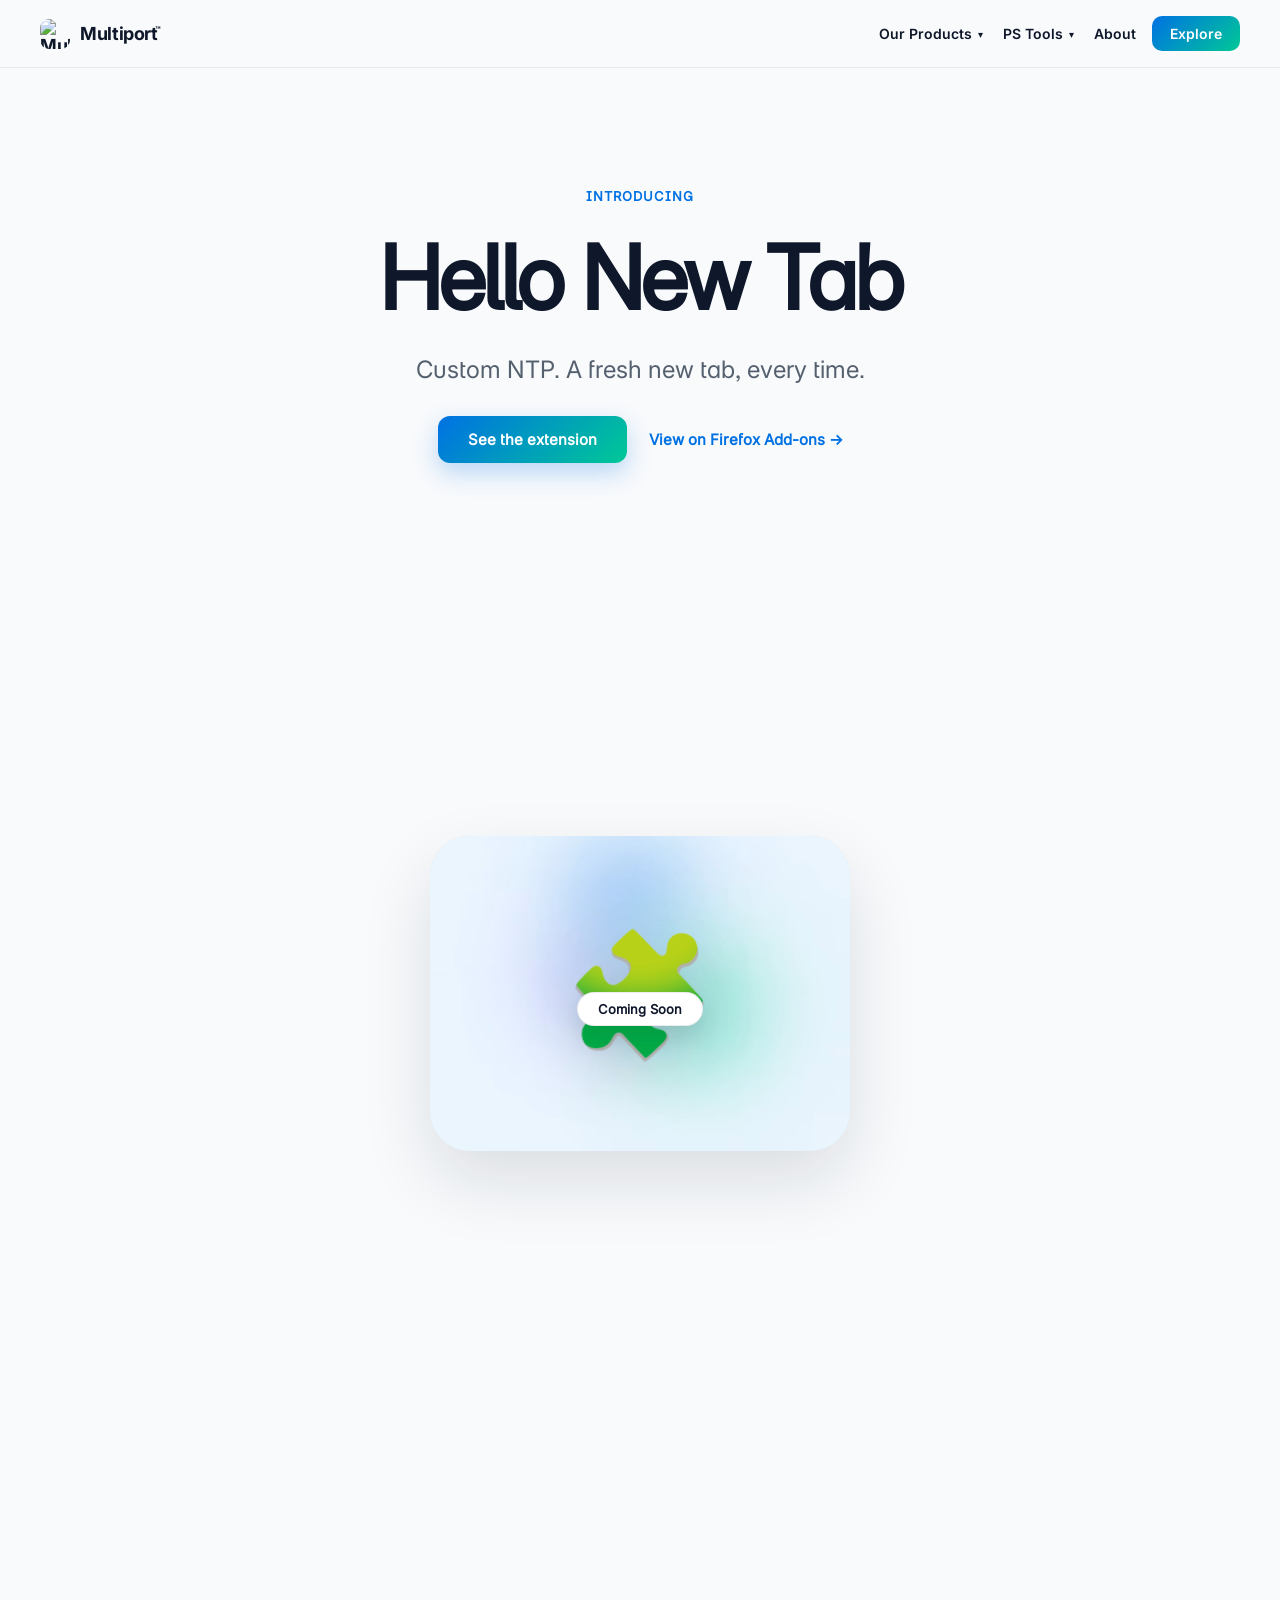
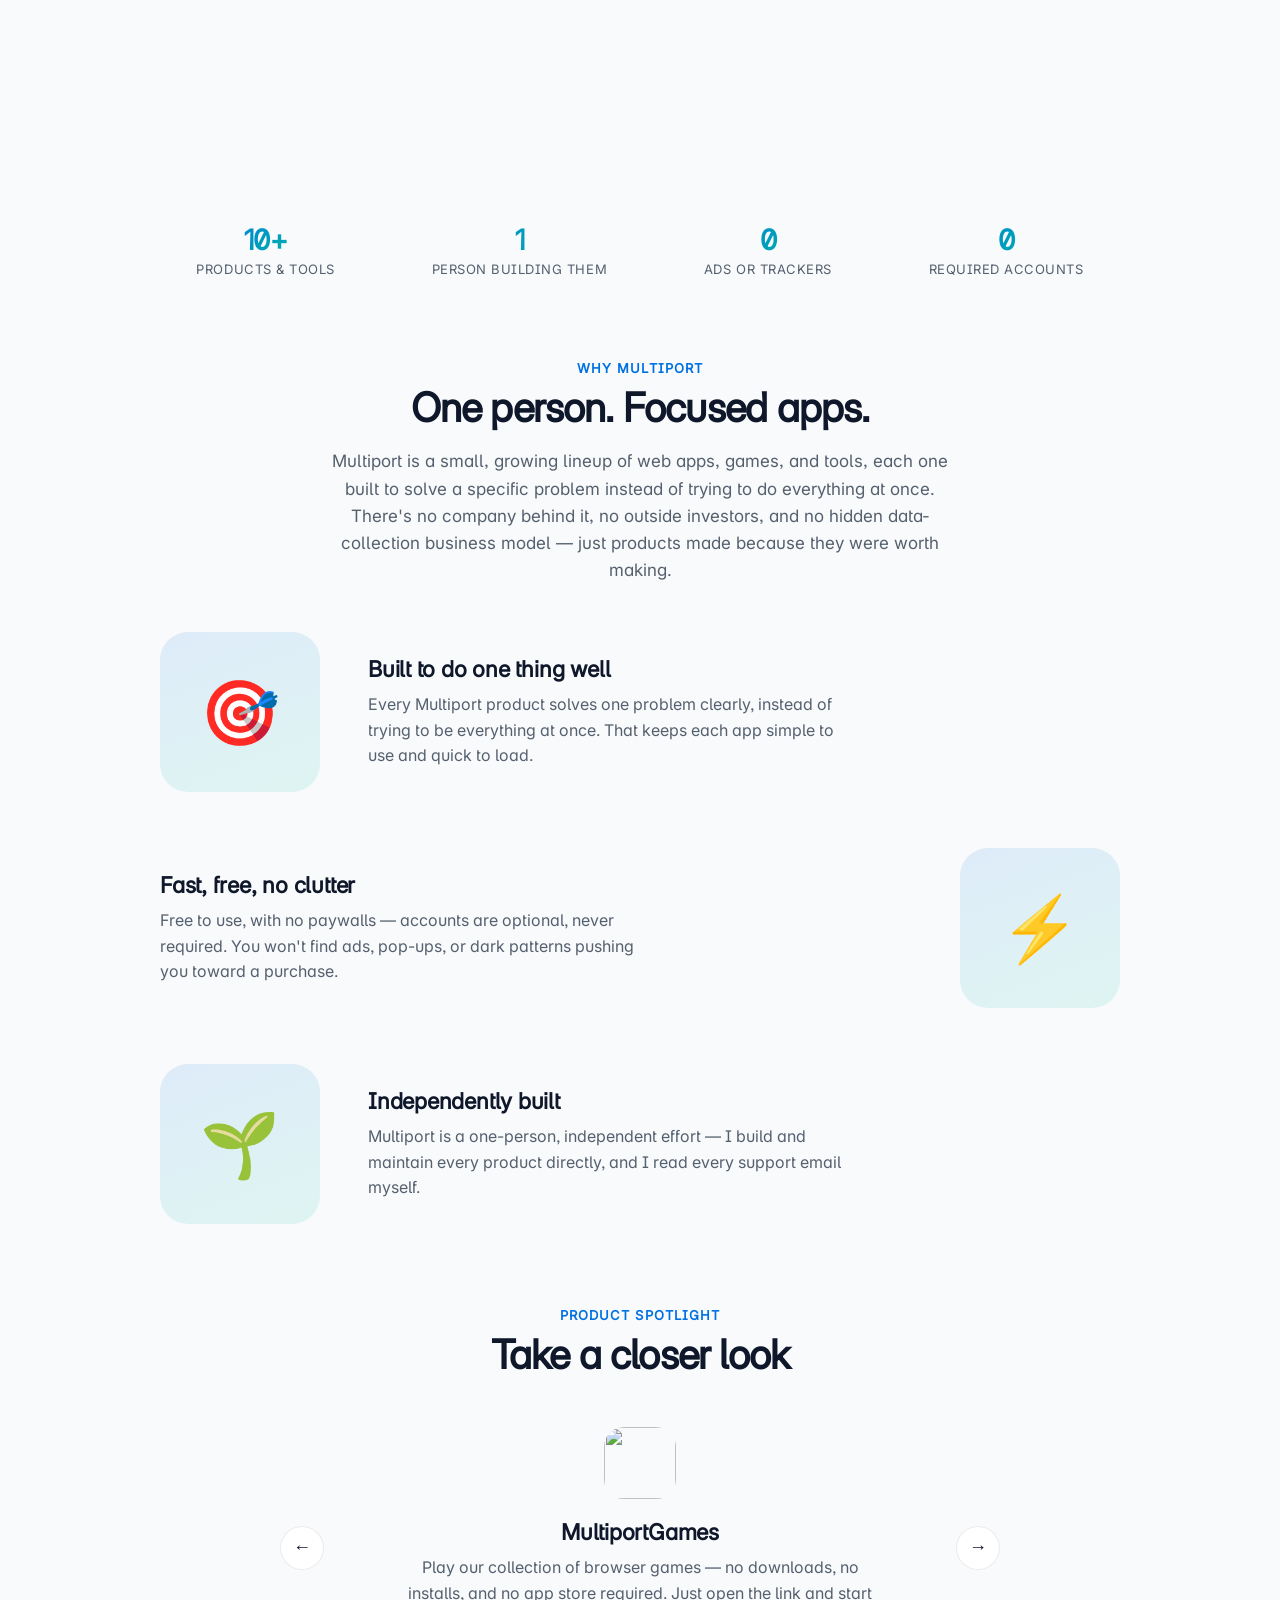
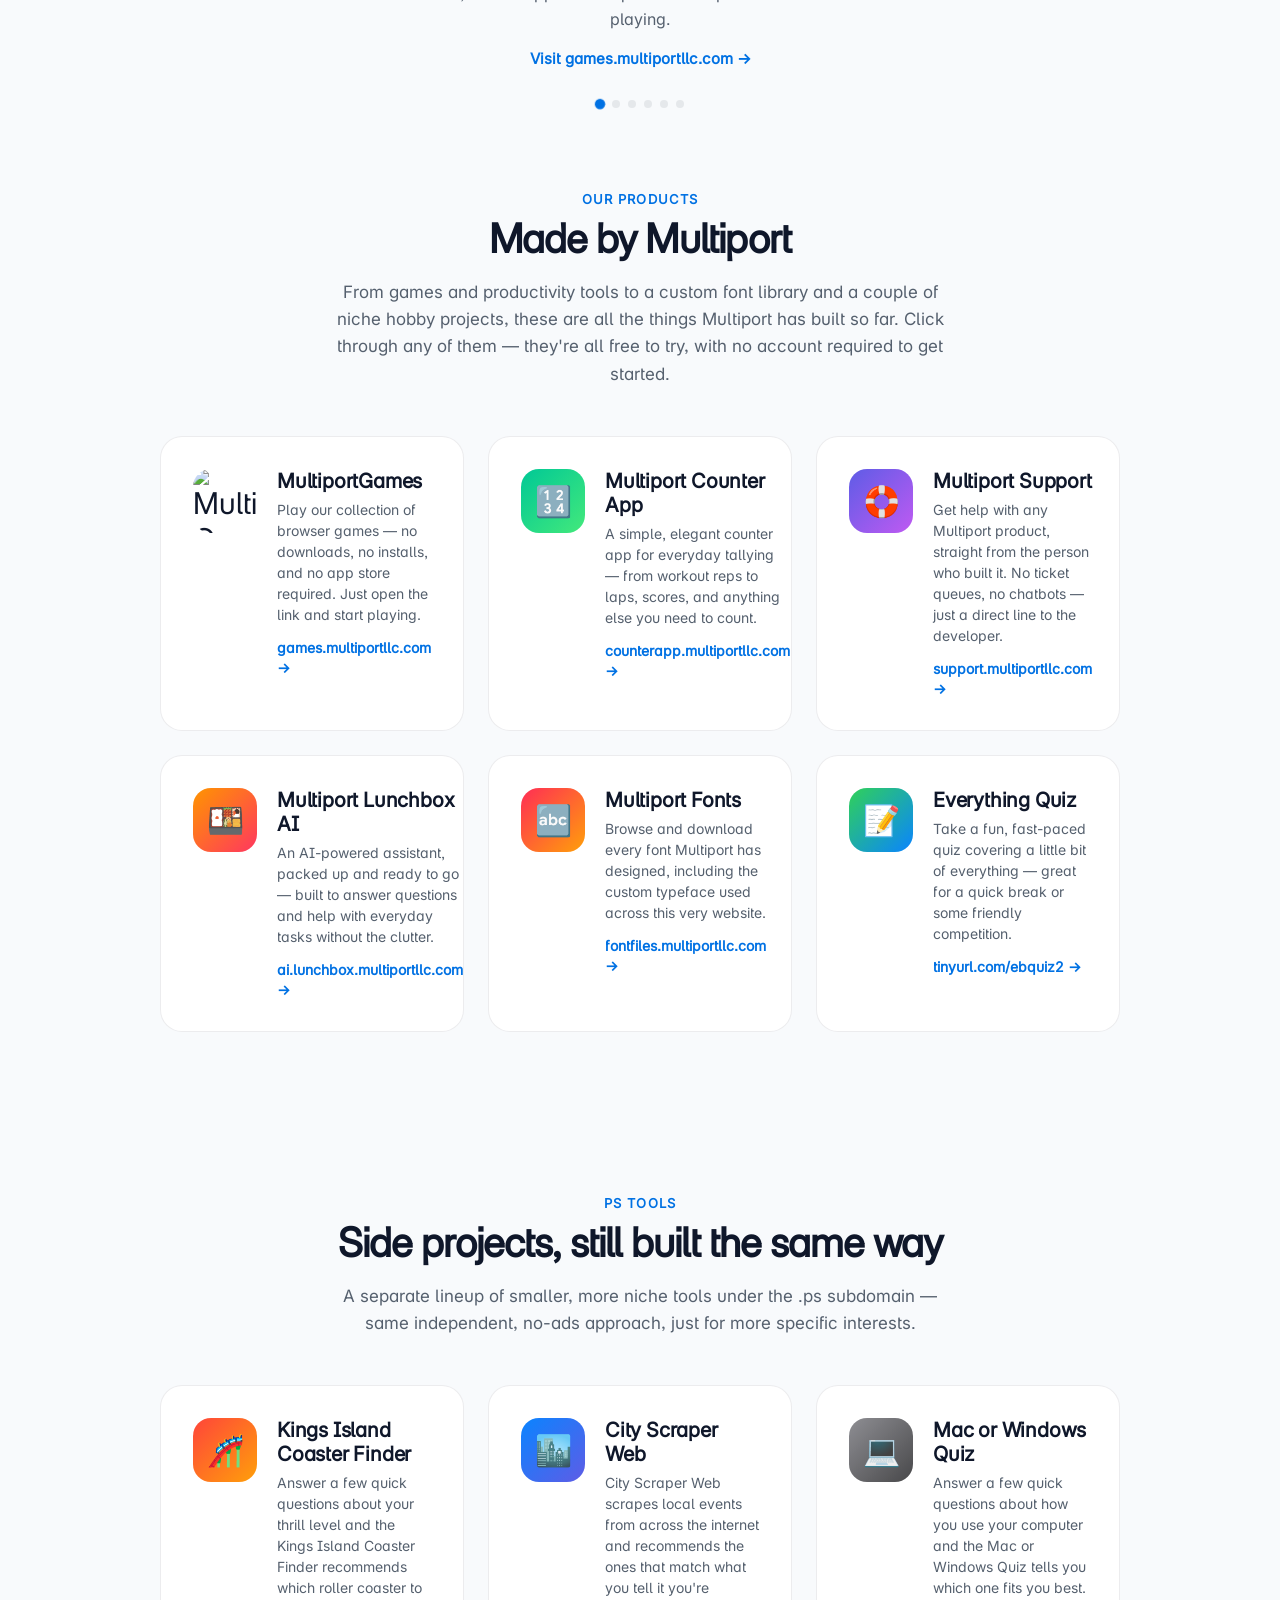
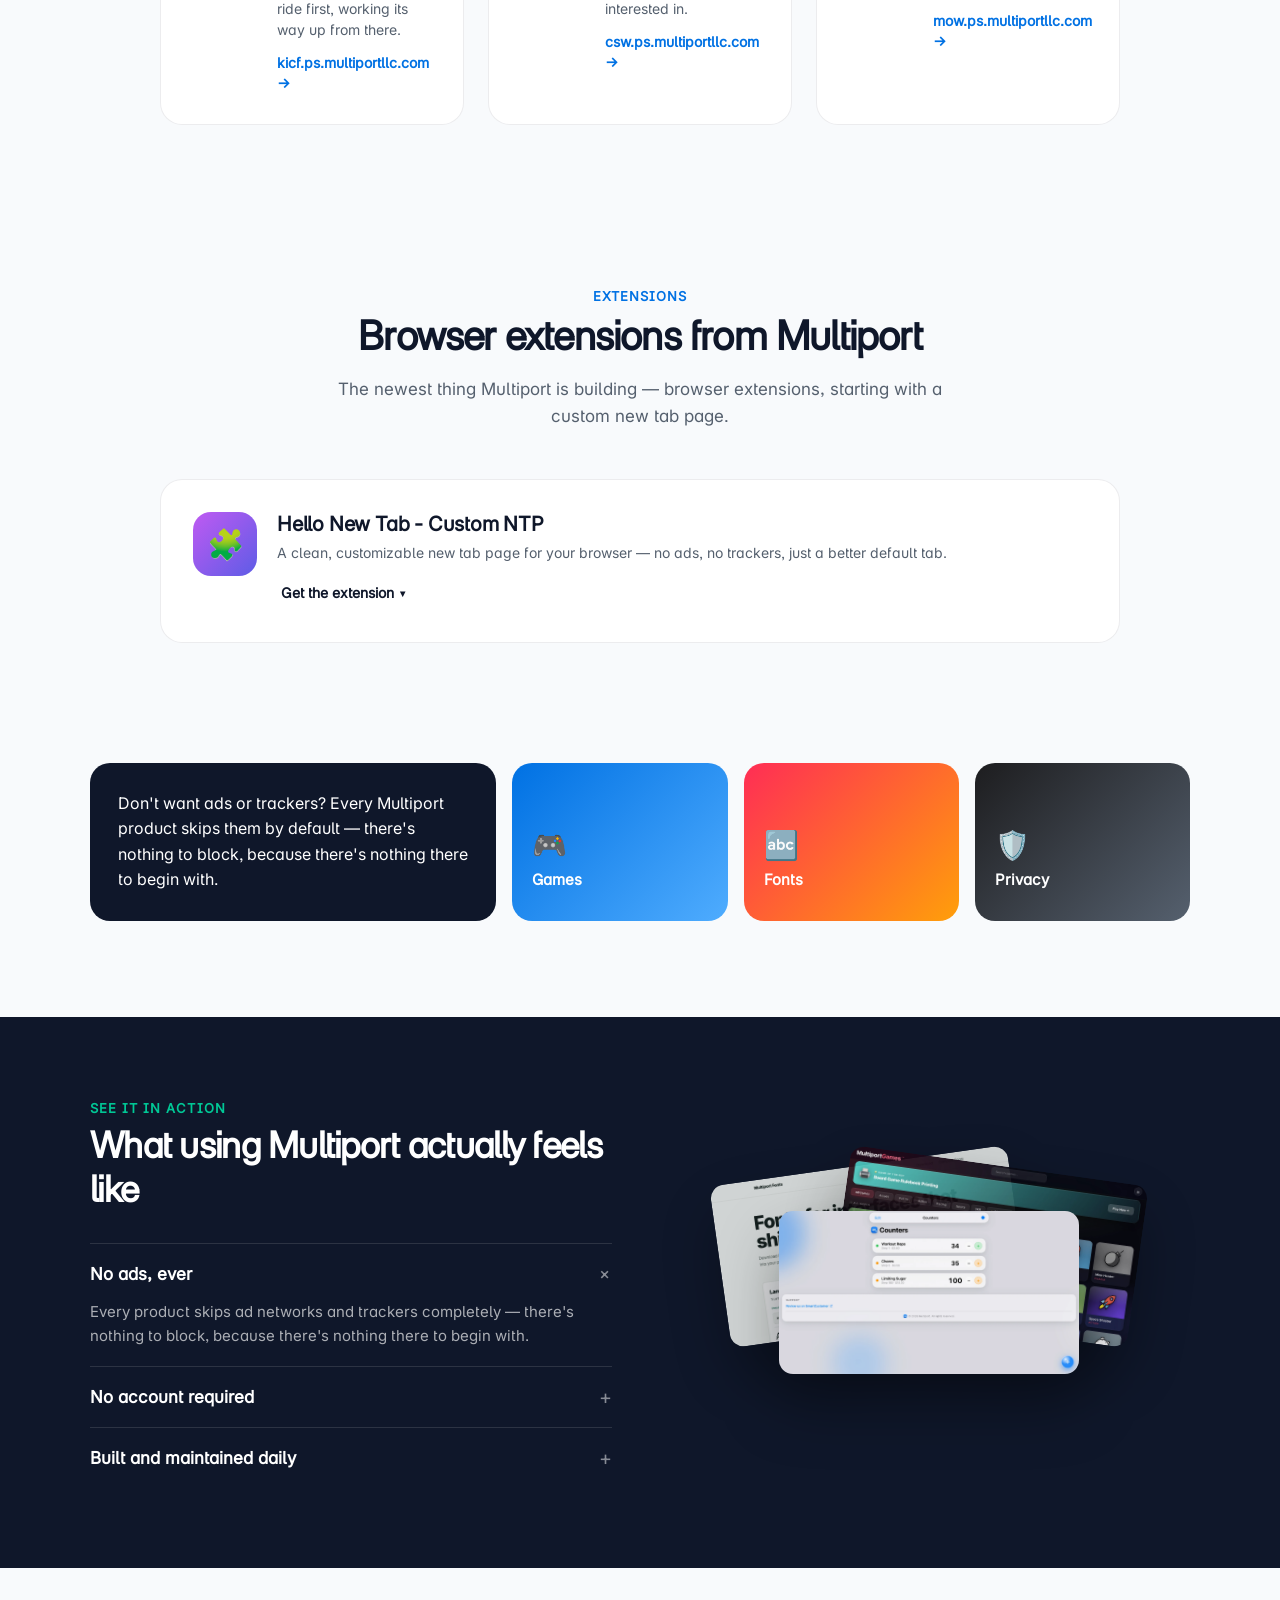
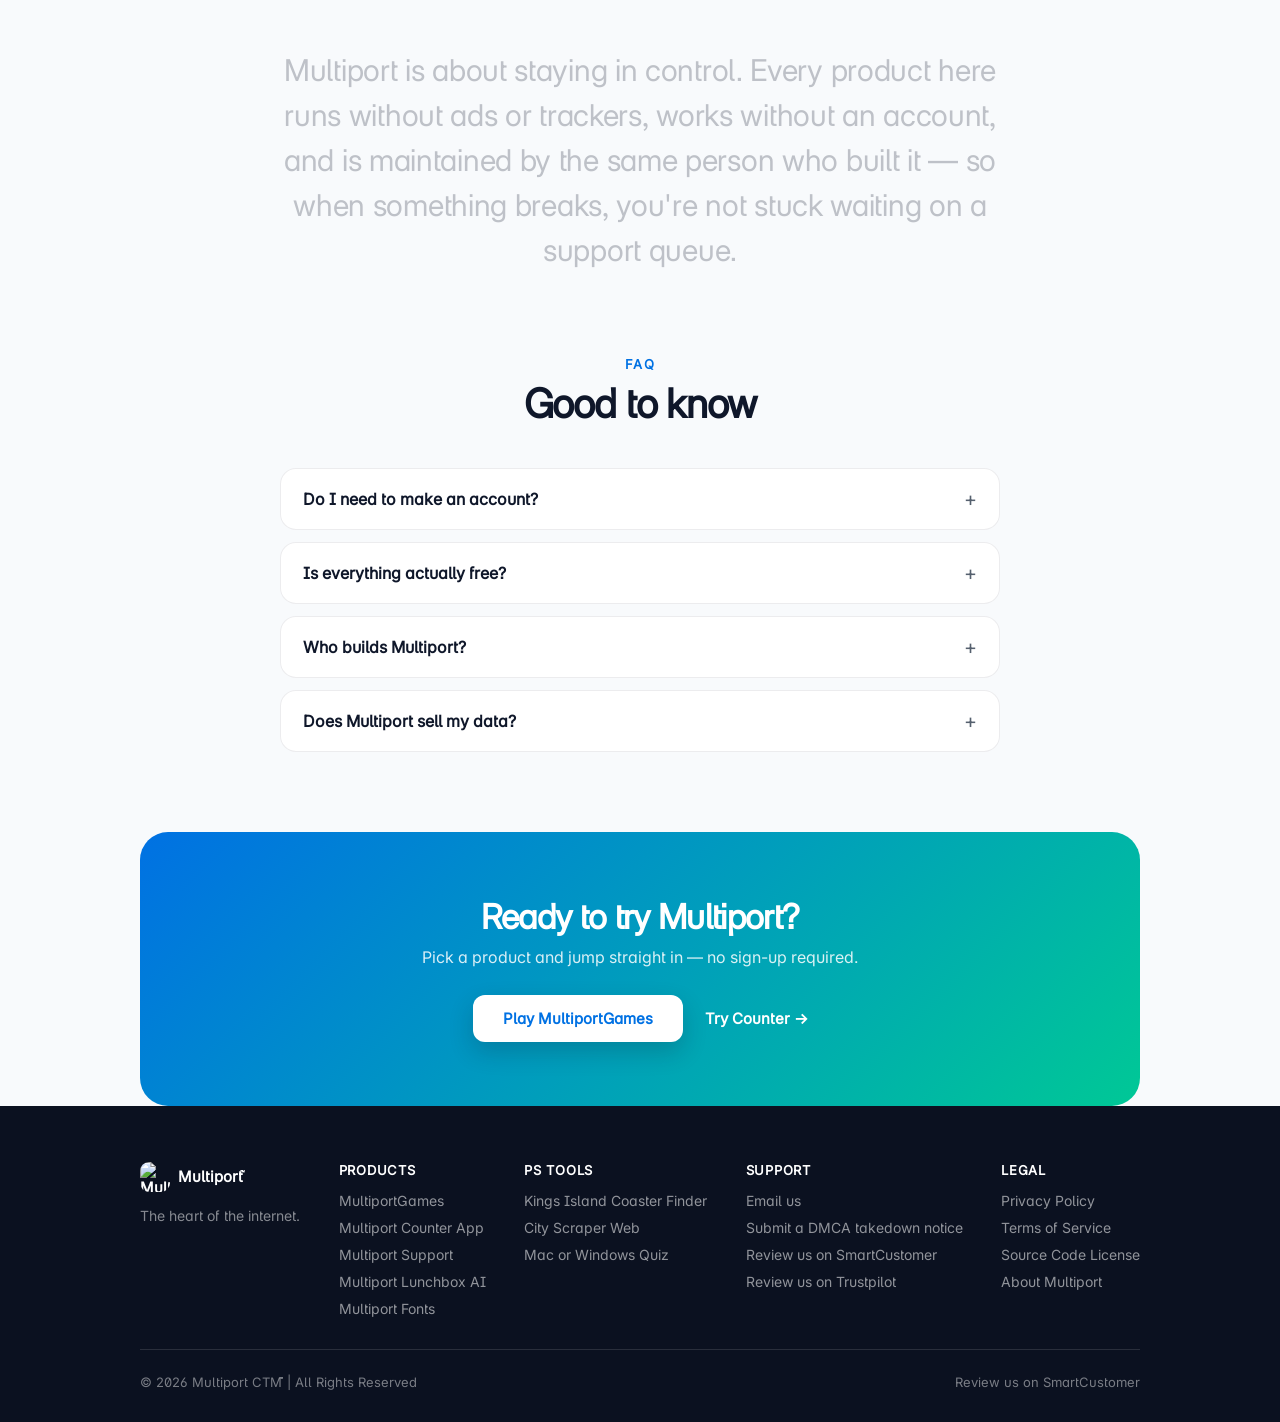
==== commit 1fe78043: "Zoom-in reveal on more elements; product spotlight slider; privacy fix - Clarified that the "I mean " ====
--- a/index.html
+++ b/index.html
@@ -13,7 +13,7 @@
 <link rel="icon" type="image/png" href="apple-touch-icon.png">
 <link rel="icon" href="favicon.ico">
 <link rel="manifest" href="manifest.json">
-<link rel="stylesheet" href="style.css?v=29">
+<link rel="stylesheet" href="style.css?v=31">
 <script src="https://cdn.counter.dev/script.js" data-id="24591d8d-bdbf-4574-877c-3fc91c262d01" data-utcoffset="-5"></script>
 </head>
 <body>
@@ -163,6 +163,62 @@
           </div>
         </div>
       </div>
+    </section>
+
+    <section class="spotlight" id="spotlight">
+      <span class="eyebrow">Product Spotlight</span>
+      <h2>Take a closer look</h2>
+      <div class="spotlight-slider">
+        <button class="spotlight-arrow spotlight-prev" type="button" aria-label="Previous product">&larr;</button>
+        <div class="spotlight-viewport">
+          <div class="spotlight-track">
+            <div class="spotlight-slide">
+              <img class="spotlight-icon" src="/games-icon.svg" alt="">
+              <h3>MultiportGames</h3>
+              <p>Play our collection of browser games — no downloads, no installs, and no app store
+              required. Just open the link and start playing.</p>
+              <a class="spotlight-link" href="https://games.multiportllc.com" target="_blank" rel="noopener noreferrer">Visit games.multiportllc.com &rarr;</a>
+            </div>
+            <div class="spotlight-slide">
+              <div class="spotlight-icon-emoji icon-counter">🔢</div>
+              <h3>Multiport Counter App</h3>
+              <p>A simple, elegant counter app for everyday tallying — from workout reps to laps, scores,
+              and anything else you need to count.</p>
+              <a class="spotlight-link" href="https://counterapp.multiportllc.com" target="_blank" rel="noopener noreferrer">Visit counterapp.multiportllc.com &rarr;</a>
+            </div>
+            <div class="spotlight-slide">
+              <div class="spotlight-icon-emoji icon-support">🛟</div>
+              <h3>Multiport Support</h3>
+              <p>Get help with any Multiport product, straight from the person who built it. No ticket
+              queues, no chatbots — just a direct line to the developer.</p>
+              <a class="spotlight-link" href="https://support.multiportllc.com" target="_blank" rel="noopener noreferrer">Visit support.multiportllc.com &rarr;</a>
+            </div>
+            <div class="spotlight-slide">
+              <div class="spotlight-icon-emoji icon-lunchbox">🍱</div>
+              <h3>Multiport Lunchbox AI</h3>
+              <p>An AI-powered assistant, packed up and ready to go — built to answer questions and help
+              with everyday tasks without the clutter.</p>
+              <a class="spotlight-link" href="https://ai.lunchbox.multiportllc.com" target="_blank" rel="noopener noreferrer">Visit ai.lunchbox.multiportllc.com &rarr;</a>
+            </div>
+            <div class="spotlight-slide">
+              <div class="spotlight-icon-emoji icon-fontfiles">🔤</div>
+              <h3>Multiport Fonts</h3>
+              <p>Browse and download every font Multiport has designed, including the custom typeface used
+              across this very website.</p>
+              <a class="spotlight-link" href="https://fontfiles.multiportllc.com" target="_blank" rel="noopener noreferrer">Visit fontfiles.multiportllc.com &rarr;</a>
+            </div>
+            <div class="spotlight-slide">
+              <div class="spotlight-icon-emoji icon-blooket">📝</div>
+              <h3>Everything Quiz</h3>
+              <p>Take a fun, fast-paced quiz covering a little bit of everything — great for a quick break
+              or some friendly competition.</p>
+              <a class="spotlight-link" href="https://tinyurl.com/ebquiz2" target="_blank" rel="noopener noreferrer">Visit tinyurl.com/ebquiz2 &rarr;</a>
+            </div>
+          </div>
+        </div>
+        <button class="spotlight-arrow spotlight-next" type="button" aria-label="Next product">&rarr;</button>
+      </div>
+      <div class="spotlight-dots"></div>
     </section>
 
     <section class="products" id="products">
@@ -467,7 +523,8 @@
   <script src="count-up.js?v=1"></script>
   <script src="scroll-reveal.js?v=1"></script>
   <script src="mosaic.js?v=1"></script>
-  <script src="effects.js?v=1"></script>
+  <script src="spotlight.js?v=1"></script>
+  <script src="effects.js?v=2"></script>
   <script src="zoom-scroll.js?v=3"></script>
 </body>
 </html>
--- a/style.css
+++ b/style.css
@@ -1019,6 +1019,146 @@
   overflow-x: auto;
 }
 
+/* Product Spotlight */
+.spotlight {
+  max-width: 760px;
+  margin: 0 auto;
+  padding: 40px 20px;
+  text-align: center;
+}
+
+.spotlight h2 {
+  font-size: clamp(28px, 4vw, 40px);
+  font-weight: 800;
+  letter-spacing: -0.02em;
+  margin: 6px 0 40px;
+  color: var(--fg);
+}
+
+.spotlight-slider {
+  display: flex;
+  align-items: center;
+  gap: 16px;
+}
+
+.spotlight-arrow {
+  flex-shrink: 0;
+  width: 44px;
+  height: 44px;
+  border-radius: 50%;
+  border: 1px solid var(--border);
+  background: var(--card-bg);
+  color: var(--fg);
+  font-size: 18px;
+  cursor: pointer;
+  display: flex;
+  align-items: center;
+  justify-content: center;
+  transition: box-shadow 0.2s ease, transform 0.2s ease;
+}
+
+.spotlight-arrow:hover {
+  box-shadow: 0 10px 24px rgba(15, 23, 42, 0.1);
+  transform: translateY(-2px);
+}
+
+.spotlight-viewport {
+  flex: 1;
+  overflow: hidden;
+}
+
+.spotlight-track {
+  display: flex;
+  transition: transform 0.45s ease;
+}
+
+.spotlight-slide {
+  flex: 0 0 100%;
+  min-width: 0;
+  padding: 8px 12px;
+}
+
+.spotlight-icon {
+  width: 72px;
+  height: 72px;
+  border-radius: 20px;
+  margin: 0 auto 20px;
+  display: block;
+}
+
+.spotlight-icon-emoji {
+  width: 72px;
+  height: 72px;
+  border-radius: 20px;
+  margin: 0 auto 20px;
+  display: flex;
+  align-items: center;
+  justify-content: center;
+  font-size: 34px;
+}
+
+.spotlight-slide h3 {
+  font-size: 22px;
+  font-weight: 700;
+  letter-spacing: -0.01em;
+  margin: 0 0 10px;
+  color: var(--fg);
+}
+
+.spotlight-slide p {
+  color: var(--muted);
+  font-size: 16px;
+  line-height: 1.6;
+  max-width: 480px;
+  margin: 0 auto 16px;
+}
+
+.spotlight-link {
+  color: var(--blue);
+  font-size: 15px;
+  font-weight: 600;
+  text-decoration: none;
+}
+
+.spotlight-link:hover {
+  text-decoration: underline;
+}
+
+.spotlight-dots {
+  display: flex;
+  justify-content: center;
+  gap: 8px;
+  margin-top: 24px;
+}
+
+.spotlight-dot {
+  width: 8px;
+  height: 8px;
+  border-radius: 50%;
+  border: none;
+  padding: 0;
+  background: var(--border);
+  cursor: pointer;
+  transition: background 0.2s ease, transform 0.2s ease;
+}
+
+.spotlight-dot.is-active {
+  background: var(--blue);
+  transform: scale(1.3);
+}
+
+@media (max-width: 640px) {
+  .spotlight-slider {
+    gap: 8px;
+  }
+
+  .spotlight-arrow {
+    width: 36px;
+    height: 36px;
+    font-size: 15px;
+  }
+}
+
 /* Products */
 .products {
   max-width: 1000px;
@@ -1245,13 +1385,39 @@
 /* Scroll reveal */
 .reveal {
   opacity: 0;
-  transform: translateY(24px);
+  transform: translateY(24px) scale(0.82);
   transition: opacity 0.6s ease, transform 0.6s ease;
 }
 
 .reveal-visible {
   opacity: 1;
-  transform: translateY(0);
+  transform: translateY(0) scale(1);
+}
+
+/* product-card and mosaic-panel each already animate their own transform/transition
+   (tilt-on-hover, flex-grow-on-hover) — restate those here at higher specificity so
+   the generic .reveal rules above don't silently clobber them. */
+.product-card.reveal,
+.product-card.reveal-visible {
+  transform: perspective(800px) rotateX(var(--rx)) rotateY(var(--ry)) translateY(var(--ty));
+  transition: transform 0.15s ease, box-shadow 0.25s ease, opacity 0.6s ease;
+}
+
+.mosaic-panel.reveal,
+.mosaic-panel.reveal-visible {
+  transition: flex-grow 0.35s ease, opacity 0.6s ease, transform 0.6s ease;
+}
+
+/* screenshot-middle/back keep their own fanned-out rotation and layered opacity,
+   which the generic .reveal-visible rule would otherwise flatten. */
+.screenshot-middle.reveal-visible {
+  transform: translateX(-50%) translate(60px, 14px) rotate(8deg);
+  opacity: 0.92;
+}
+
+.screenshot-back.reveal-visible {
+  transform: translateX(-50%) translate(-60px, 14px) rotate(-8deg);
+  opacity: 0.85;
 }
 
 @media (prefers-reduced-motion: reduce) {
@@ -1261,11 +1427,13 @@
     transition: none;
   }
 
+  .product-card.reveal,
+  .product-card.reveal-visible {
+    transform: none;
+    transition: box-shadow 0.25s ease;
+  }
+
   .cta-band {
     animation: none;
   }
-
-  .product-card {
-    transition: box-shadow 0.25s ease;
-  }
-}
+}
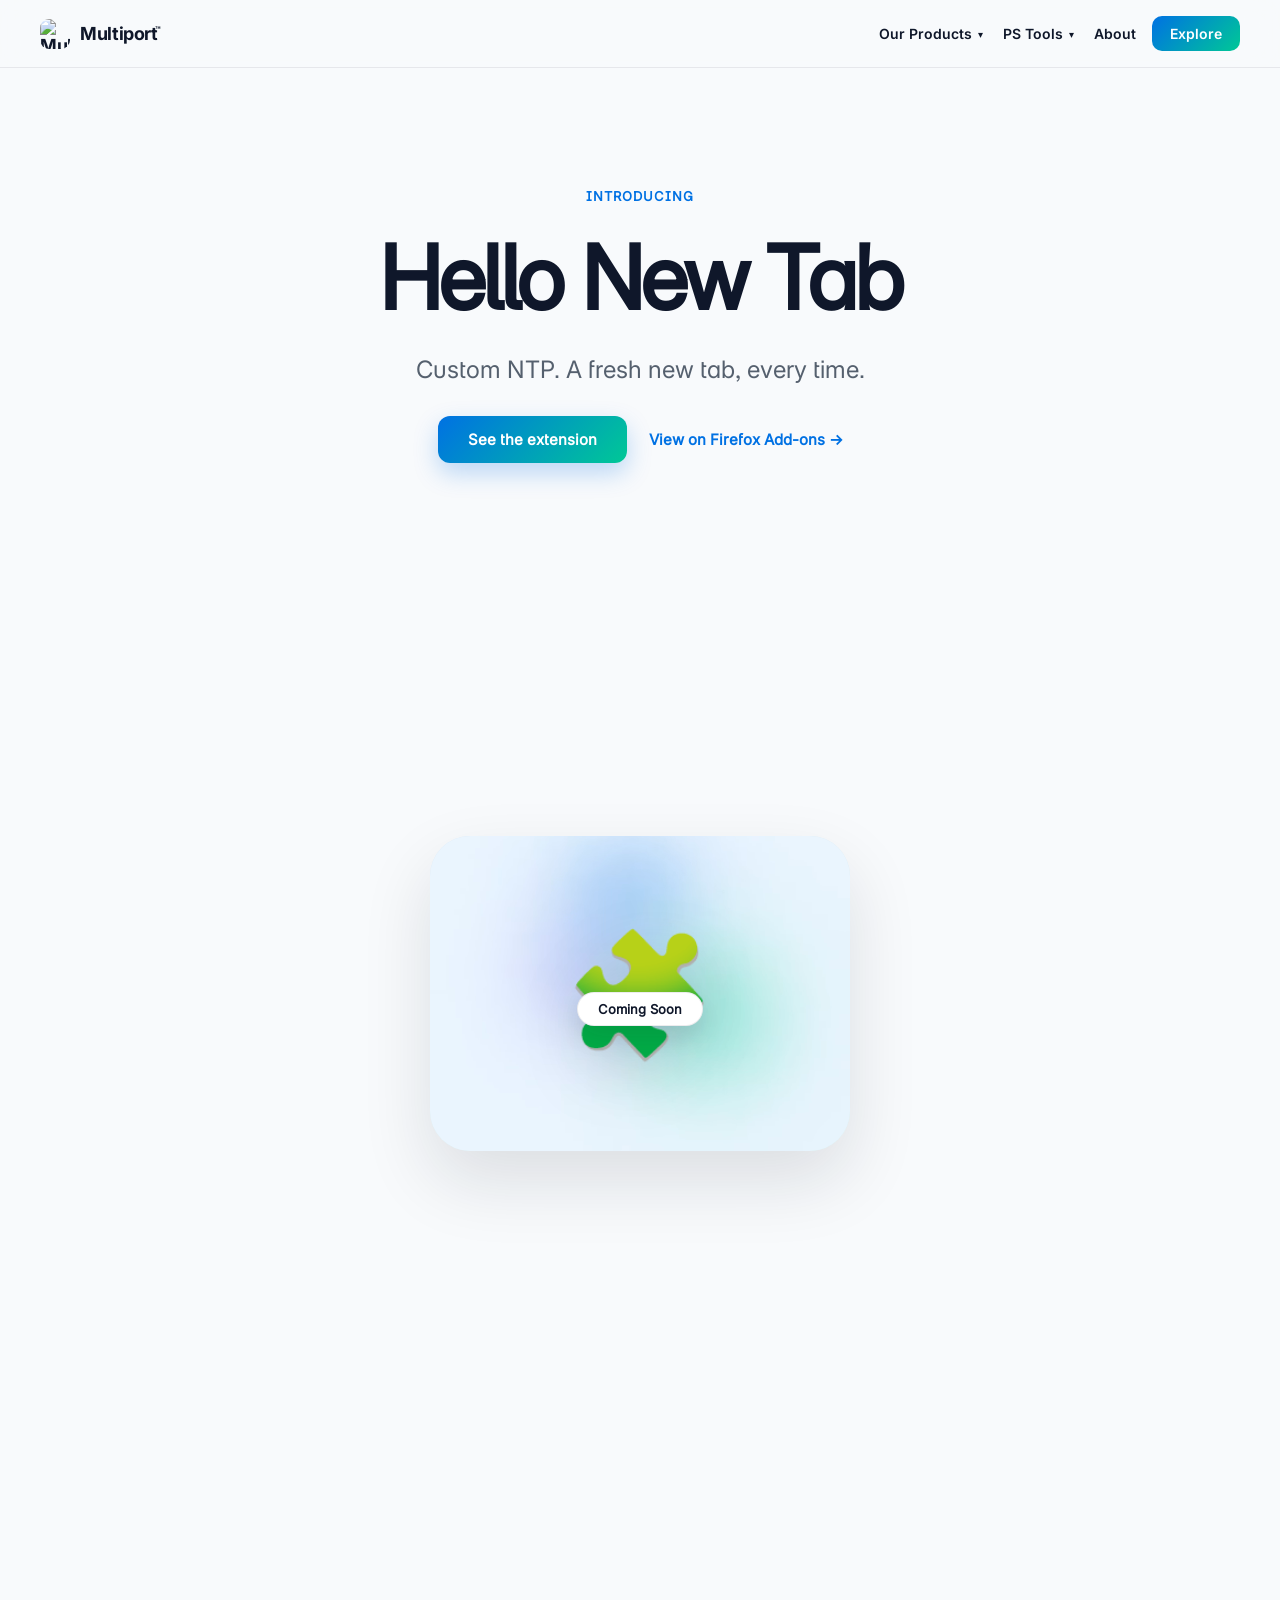
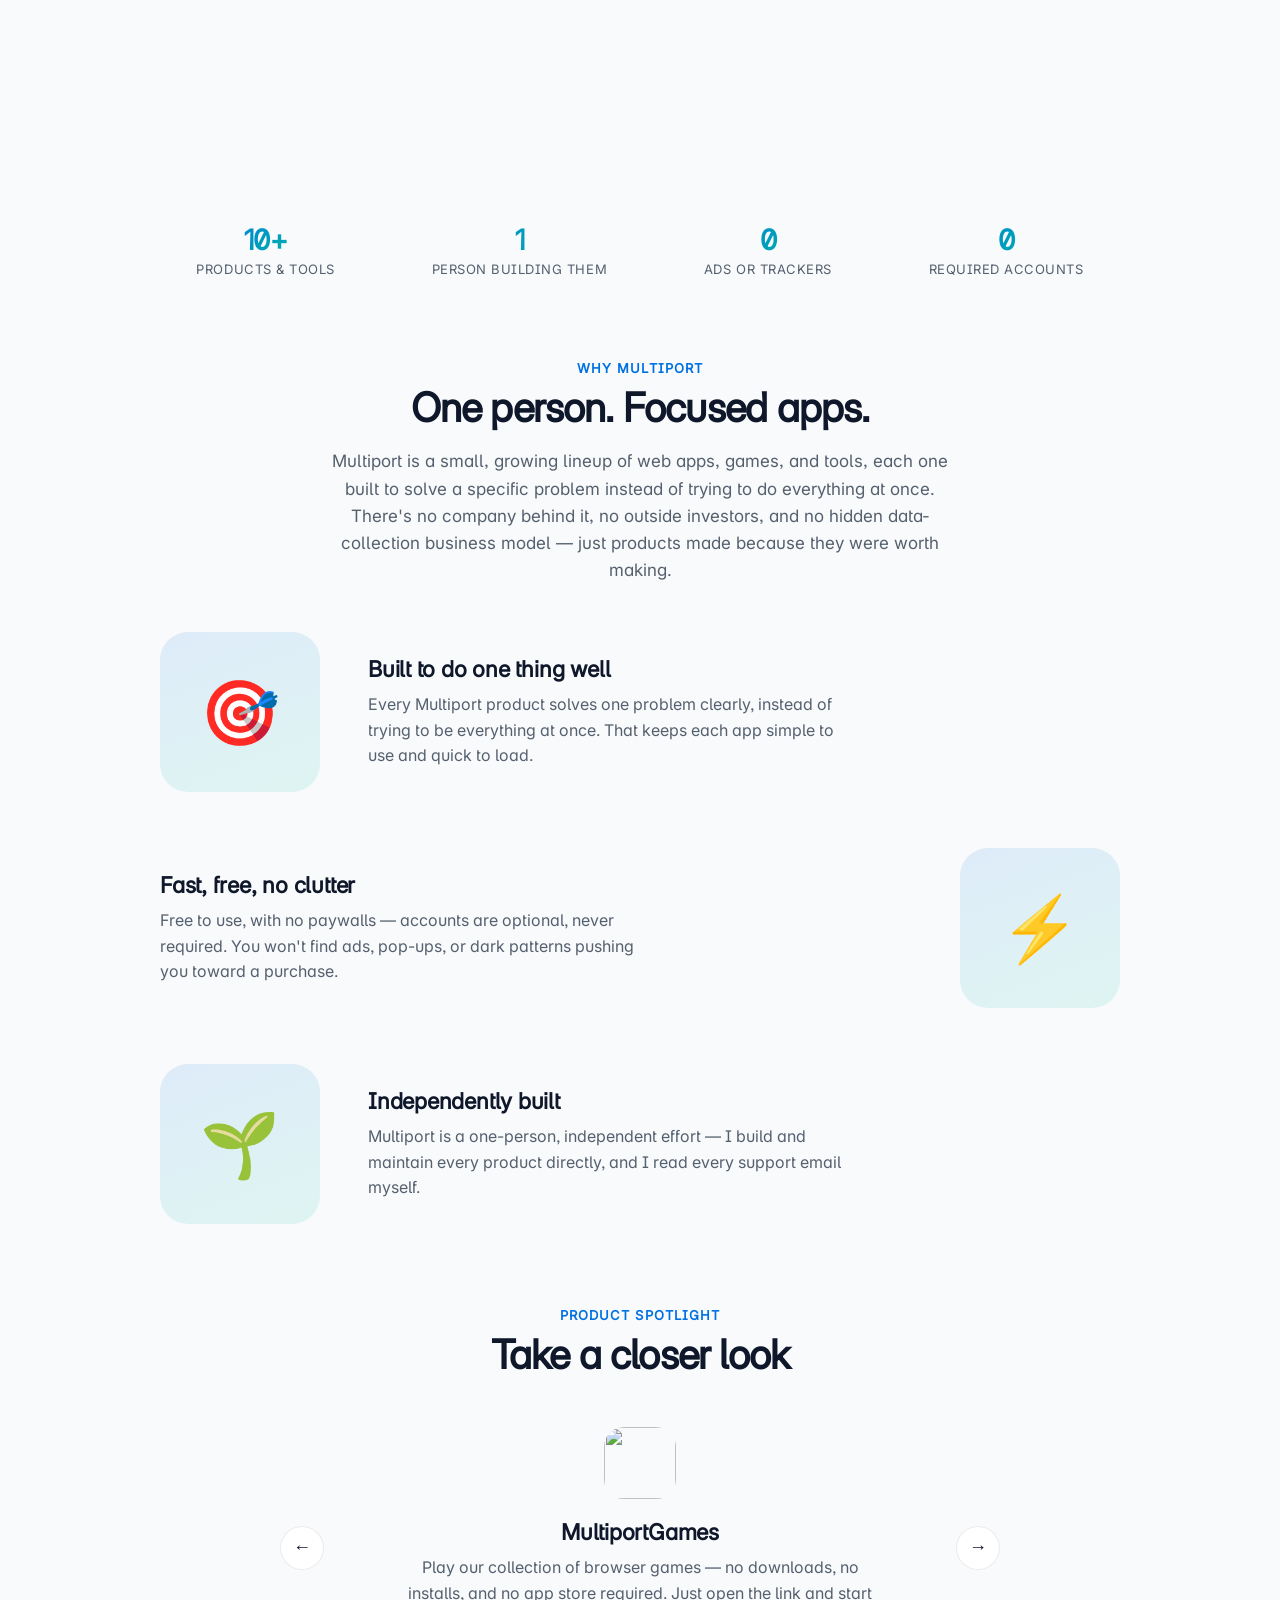
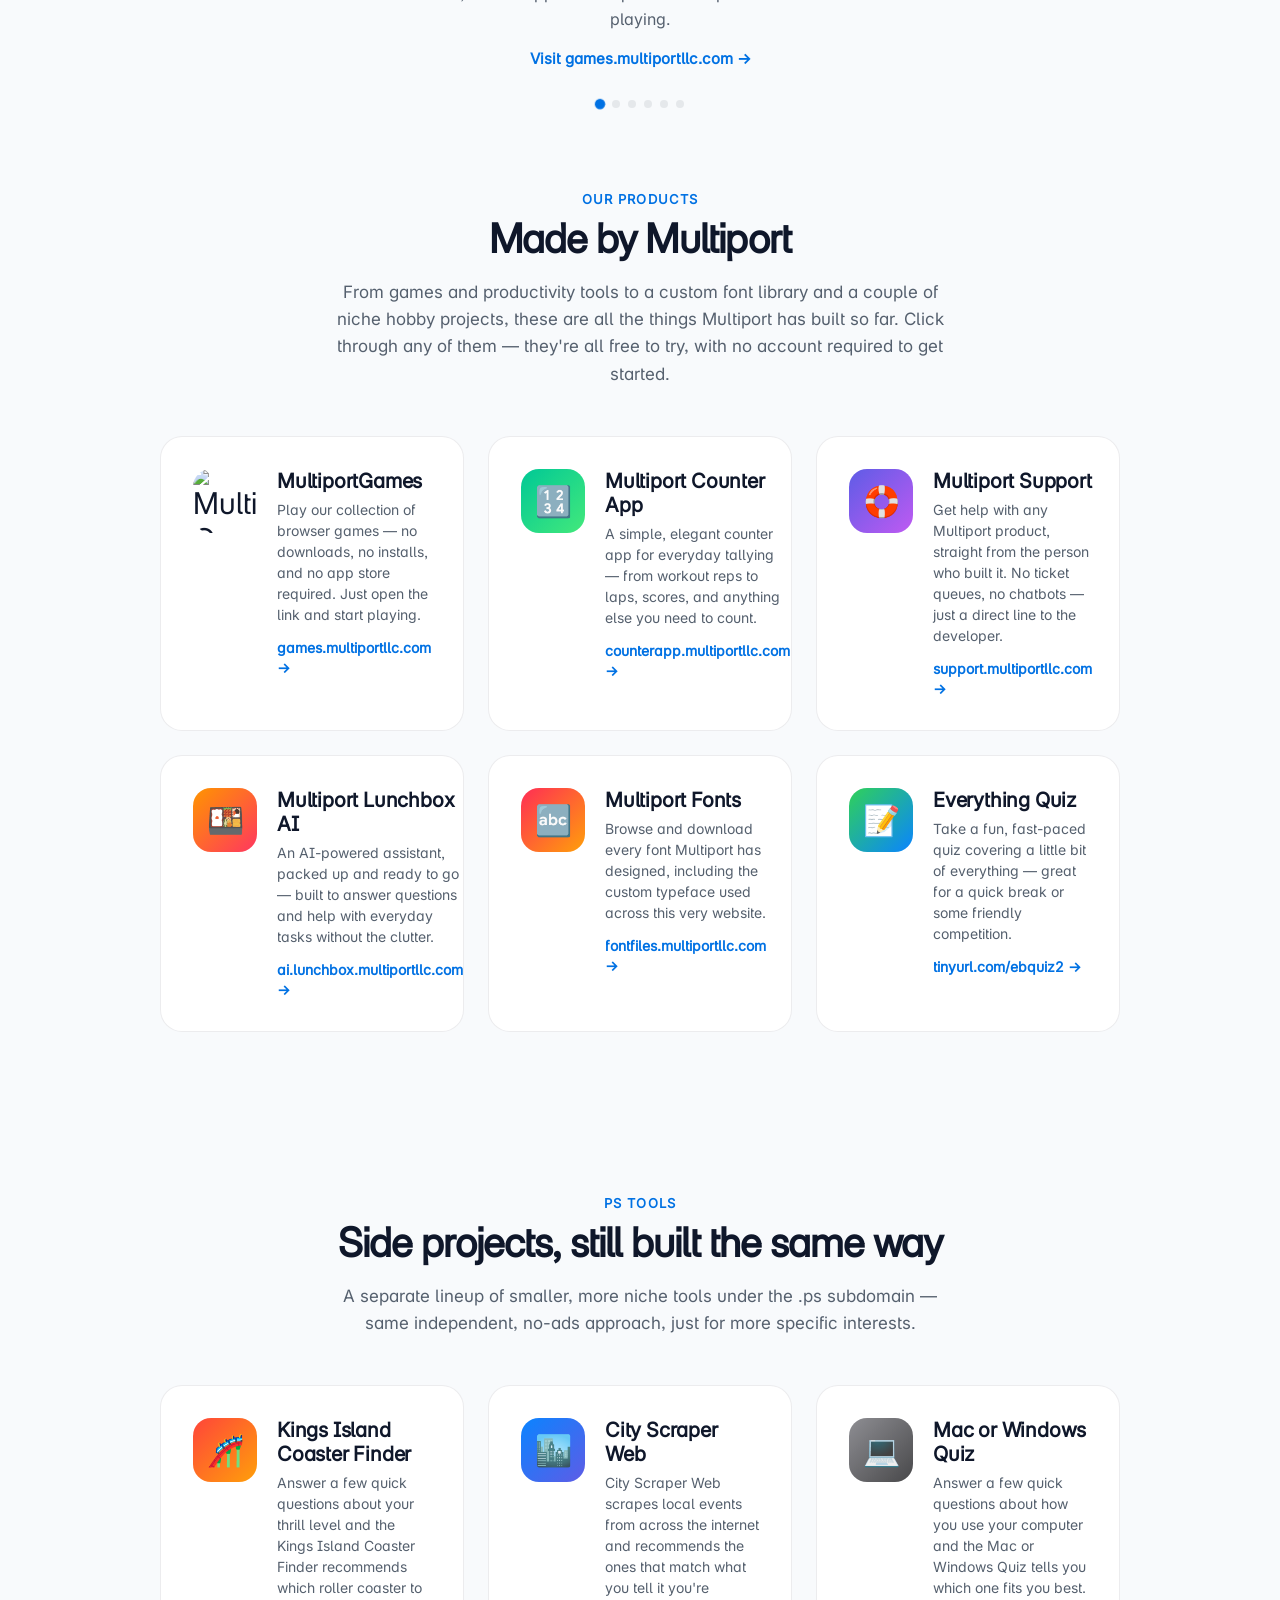
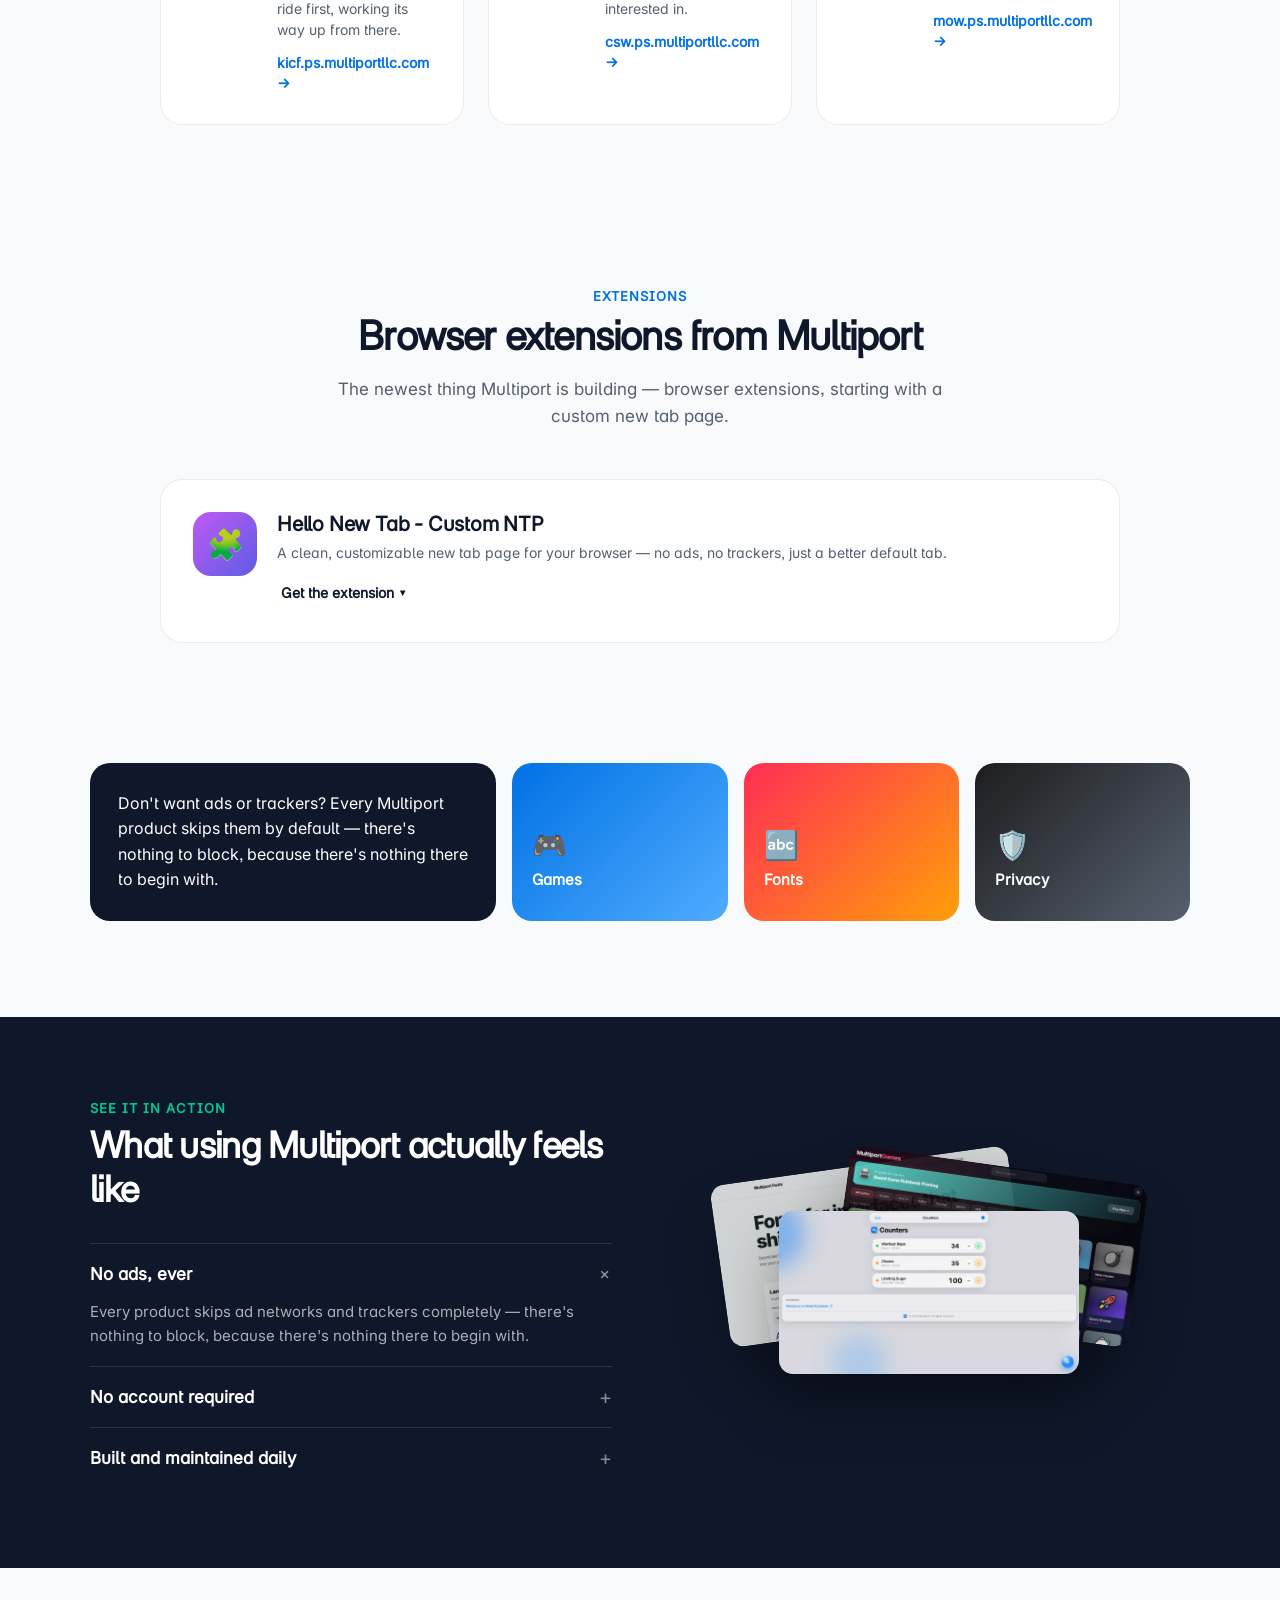
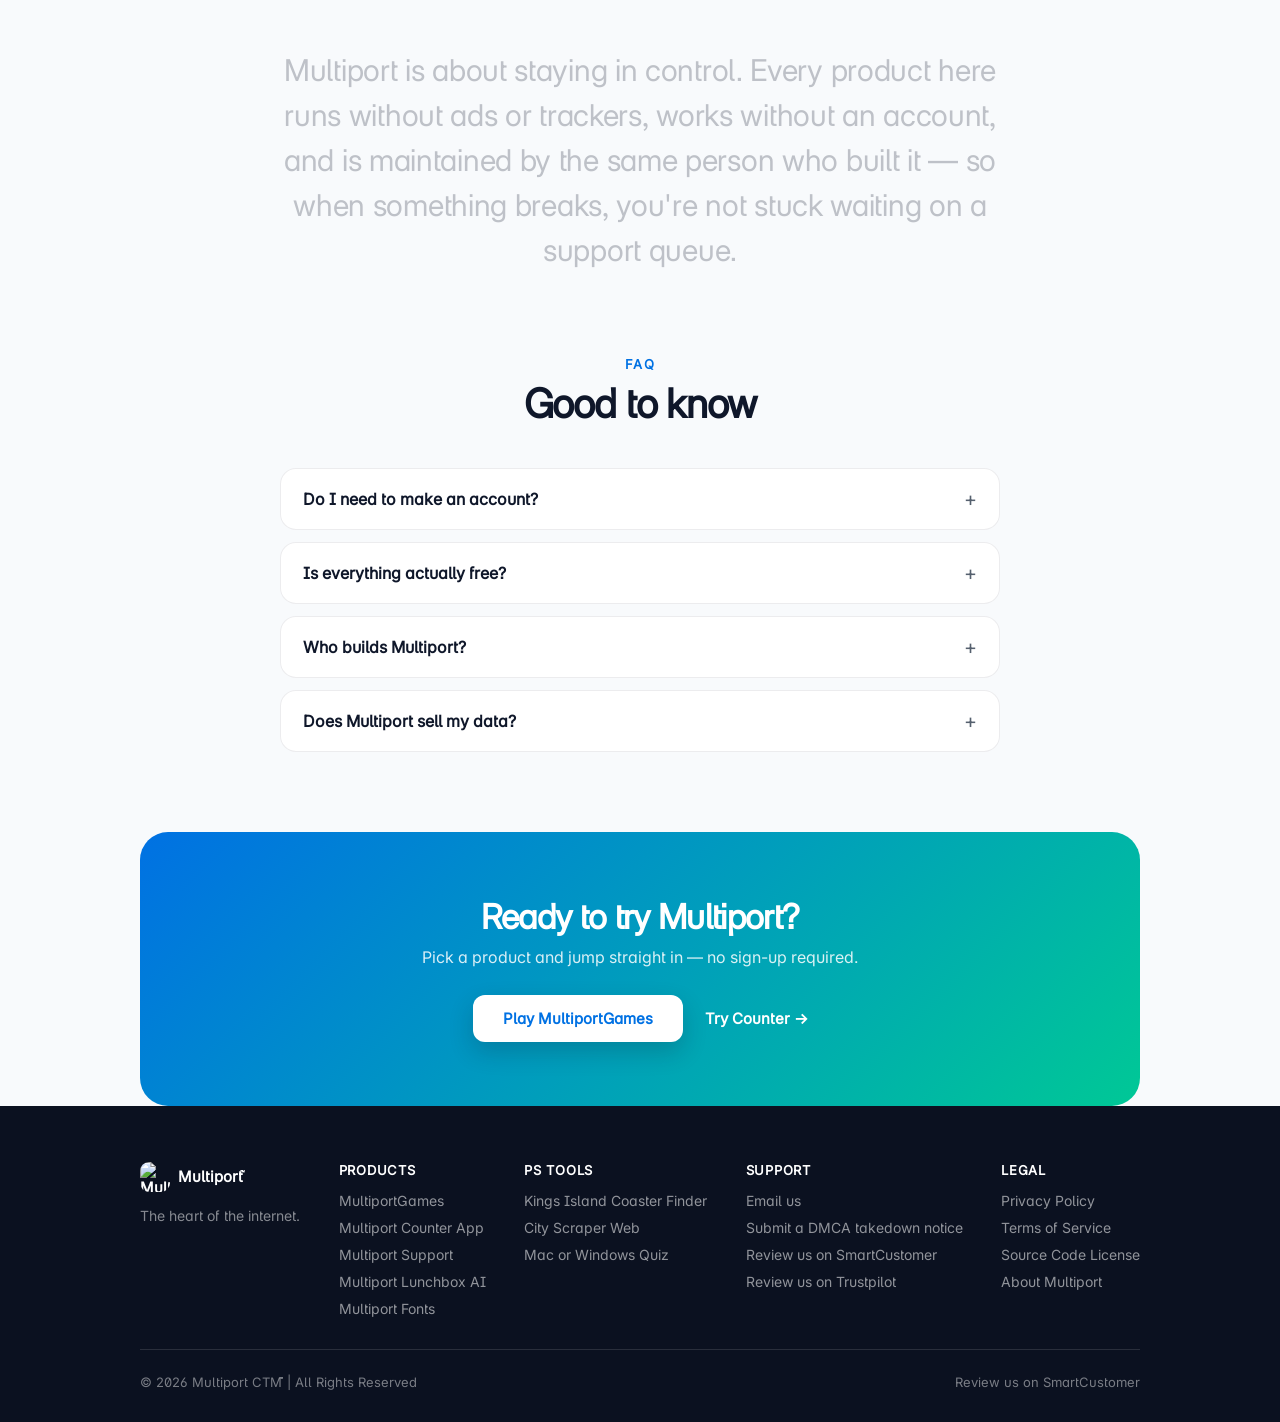
==== commit 3198dee8: "Fix product-card zoom-in reveal that my previous fix had erased The previous commit's fix for the ti" ====
--- a/index.html
+++ b/index.html
@@ -13,7 +13,7 @@
 <link rel="icon" type="image/png" href="apple-touch-icon.png">
 <link rel="icon" href="favicon.ico">
 <link rel="manifest" href="manifest.json">
-<link rel="stylesheet" href="style.css?v=31">
+<link rel="stylesheet" href="style.css?v=32">
 <script src="https://cdn.counter.dev/script.js" data-id="24591d8d-bdbf-4574-877c-3fc91c262d01" data-utcoffset="-5"></script>
 </head>
 <body>
@@ -524,7 +524,7 @@
   <script src="scroll-reveal.js?v=1"></script>
   <script src="mosaic.js?v=1"></script>
   <script src="spotlight.js?v=1"></script>
-  <script src="effects.js?v=2"></script>
+  <script src="effects.js?v=3"></script>
   <script src="zoom-scroll.js?v=3"></script>
 </body>
 </html>
--- a/style.css
+++ b/style.css
@@ -1185,14 +1185,15 @@
   --rx: 0deg;
   --ry: 0deg;
   --ty: 0px;
+  --reveal-scale: 1;
   background: var(--card-bg);
   border: 1px solid var(--border);
   border-radius: 22px;
   padding: 32px;
   text-decoration: none;
   color: var(--fg);
-  transition: transform 0.15s ease, box-shadow 0.25s ease;
-  transform: perspective(800px) rotateX(var(--rx)) rotateY(var(--ry)) translateY(var(--ty));
+  transition: transform 0.3s ease, box-shadow 0.25s ease;
+  transform: perspective(800px) rotateX(var(--rx)) rotateY(var(--ry)) translateY(var(--ty)) scale(var(--reveal-scale));
   display: flex;
   align-items: flex-start;
   gap: 20px;
@@ -1394,13 +1395,17 @@
   transform: translateY(0) scale(1);
 }
 
-/* product-card and mosaic-panel each already animate their own transform/transition
-   (tilt-on-hover, flex-grow-on-hover) — restate those here at higher specificity so
-   the generic .reveal rules above don't silently clobber them. */
-.product-card.reveal,
+/* product-card, mosaic-panel, and the screenshot stack each already animate their own
+   transform/transition (tilt-on-hover, flex-grow-on-hover, fanned rotation). Rather than
+   letting the generic .reveal rules replace their transform/transition outright (which
+   silently erases the other effect), they drive a shared --reveal-scale custom property
+   that each element's own transform expression already multiplies in. */
+.product-card.reveal {
+  --reveal-scale: 0.82;
+}
+
 .product-card.reveal-visible {
-  transform: perspective(800px) rotateX(var(--rx)) rotateY(var(--ry)) translateY(var(--ty));
-  transition: transform 0.15s ease, box-shadow 0.25s ease, opacity 0.6s ease;
+  --reveal-scale: 1;
 }
 
 .mosaic-panel.reveal,
@@ -1409,14 +1414,23 @@
 }
 
 /* screenshot-middle/back keep their own fanned-out rotation and layered opacity,
-   which the generic .reveal-visible rule would otherwise flatten. */
+   which the generic .reveal-visible rule would otherwise flatten — they just fade in
+   at their fixed fan position instead of also scaling. */
+.screenshot-middle.reveal,
 .screenshot-middle.reveal-visible {
   transform: translateX(-50%) translate(60px, 14px) rotate(8deg);
+}
+
+.screenshot-middle.reveal-visible {
   opacity: 0.92;
 }
 
+.screenshot-back.reveal,
 .screenshot-back.reveal-visible {
   transform: translateX(-50%) translate(-60px, 14px) rotate(-8deg);
+}
+
+.screenshot-back.reveal-visible {
   opacity: 0.85;
 }
 
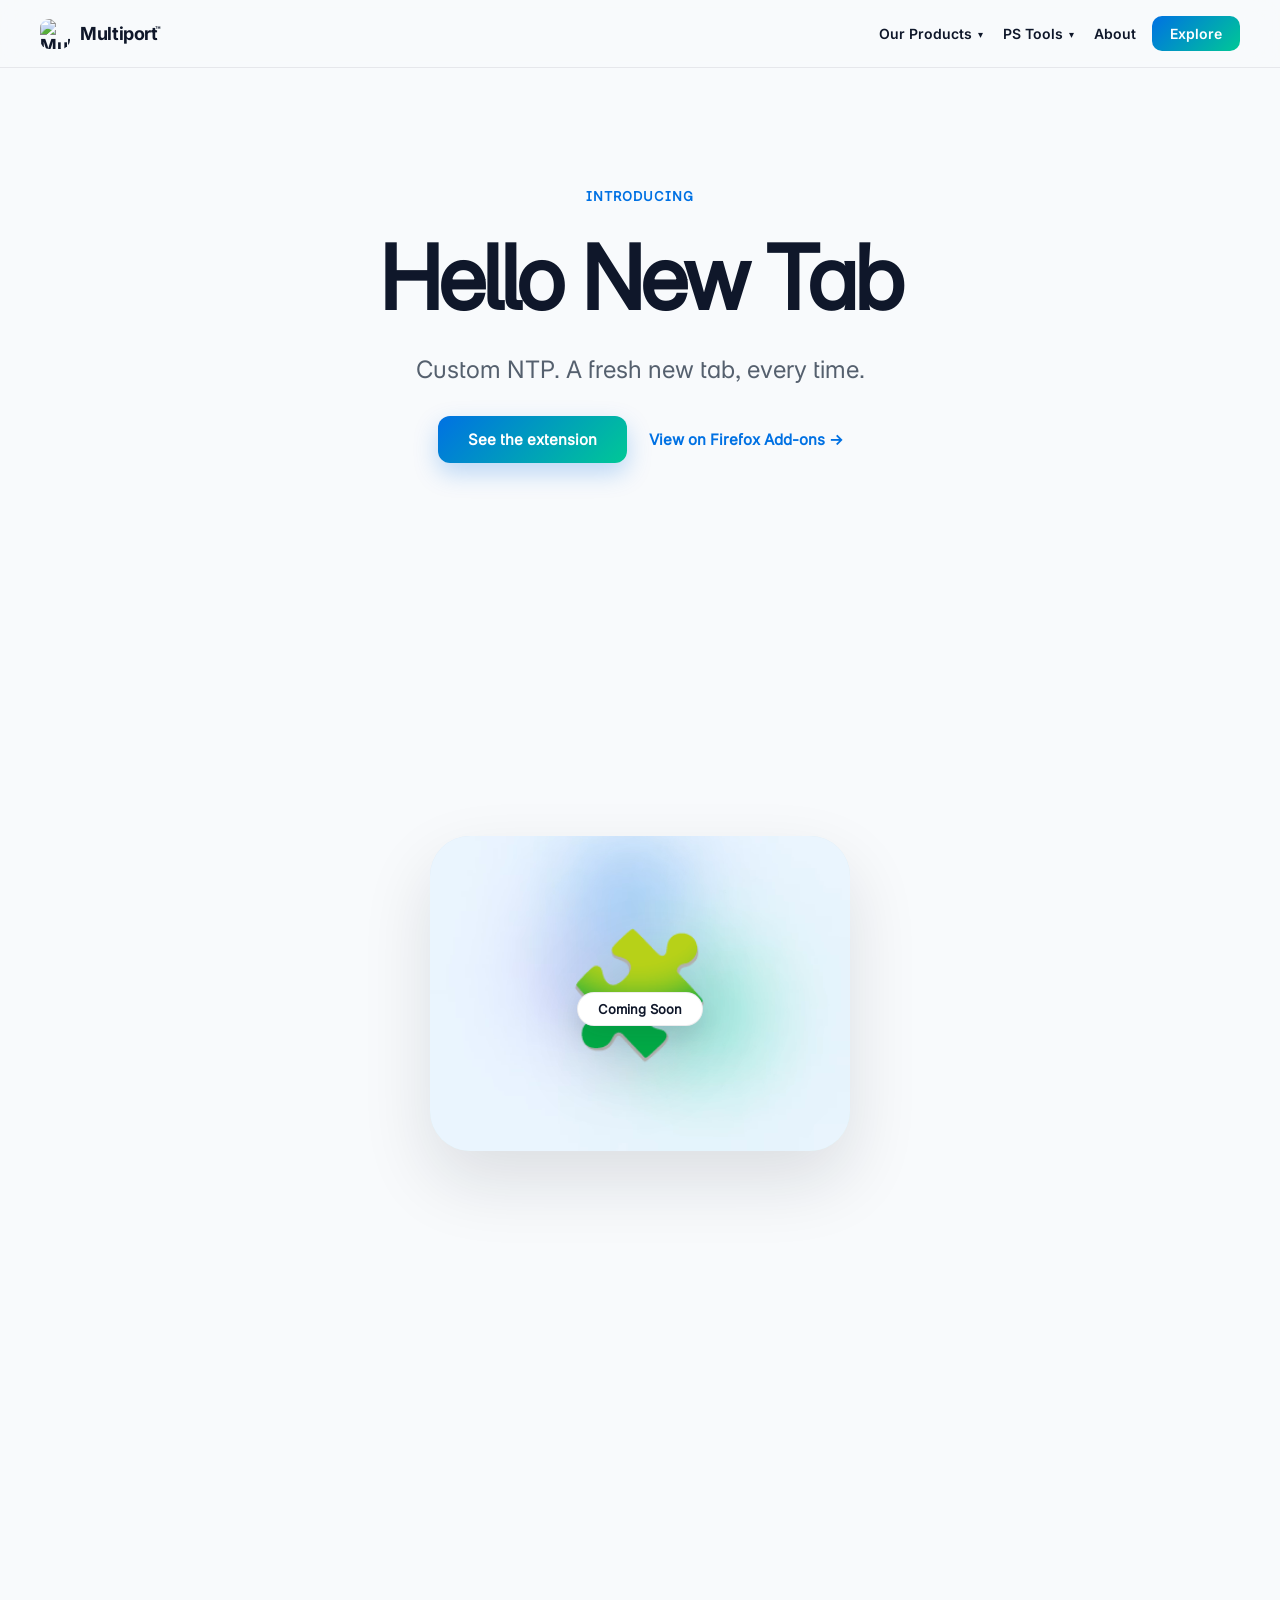
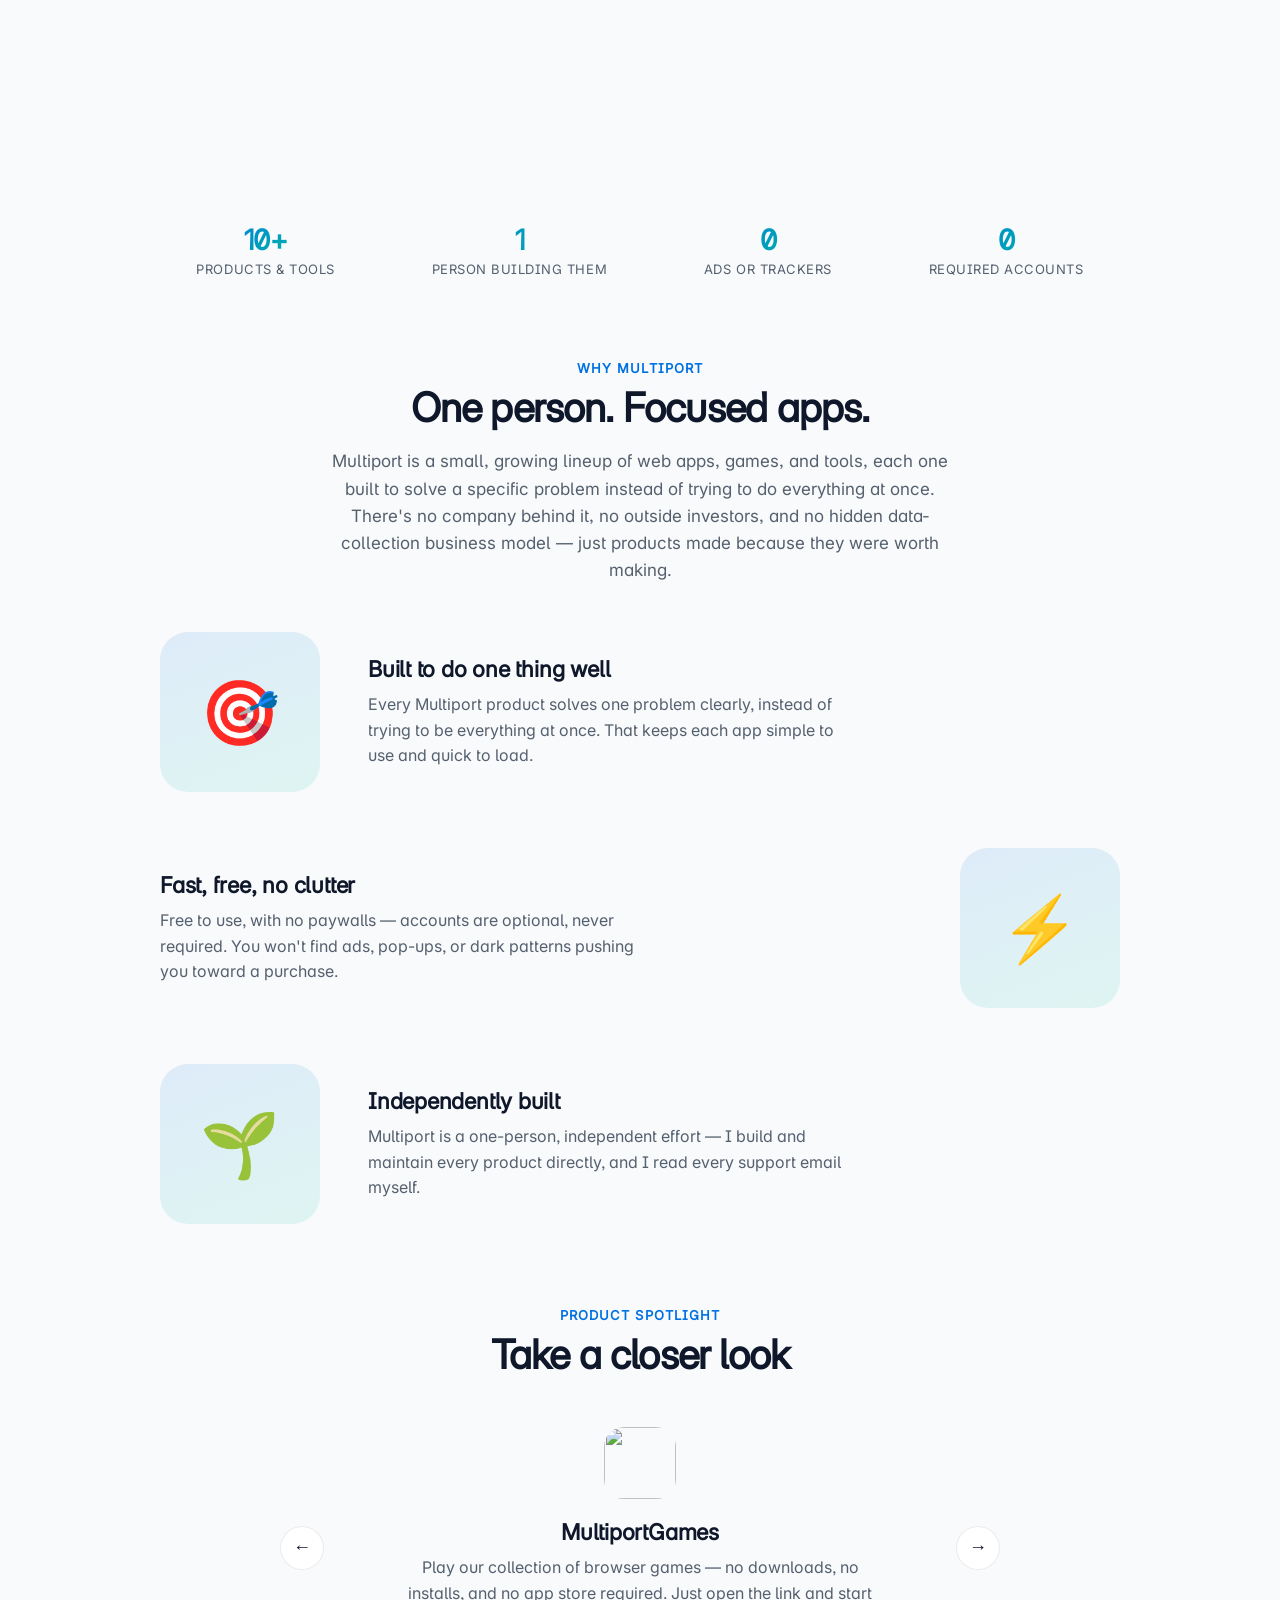
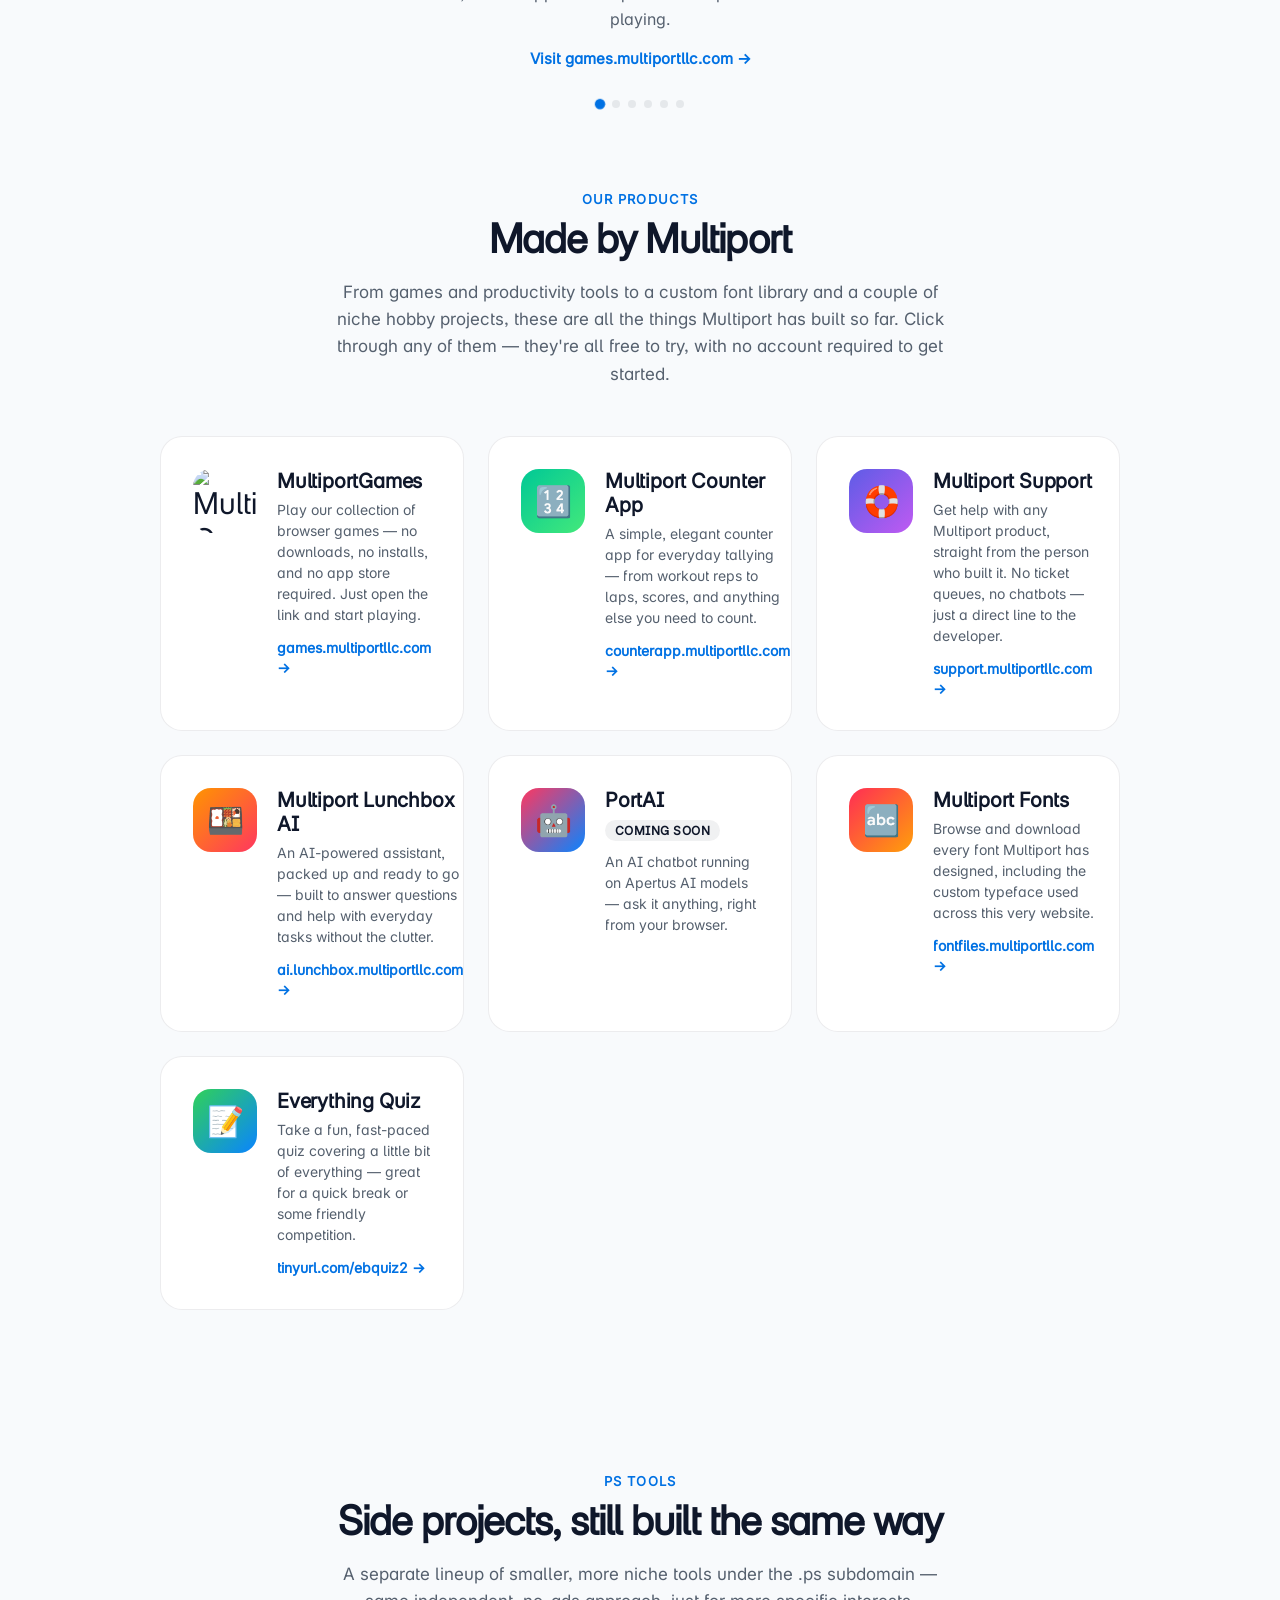
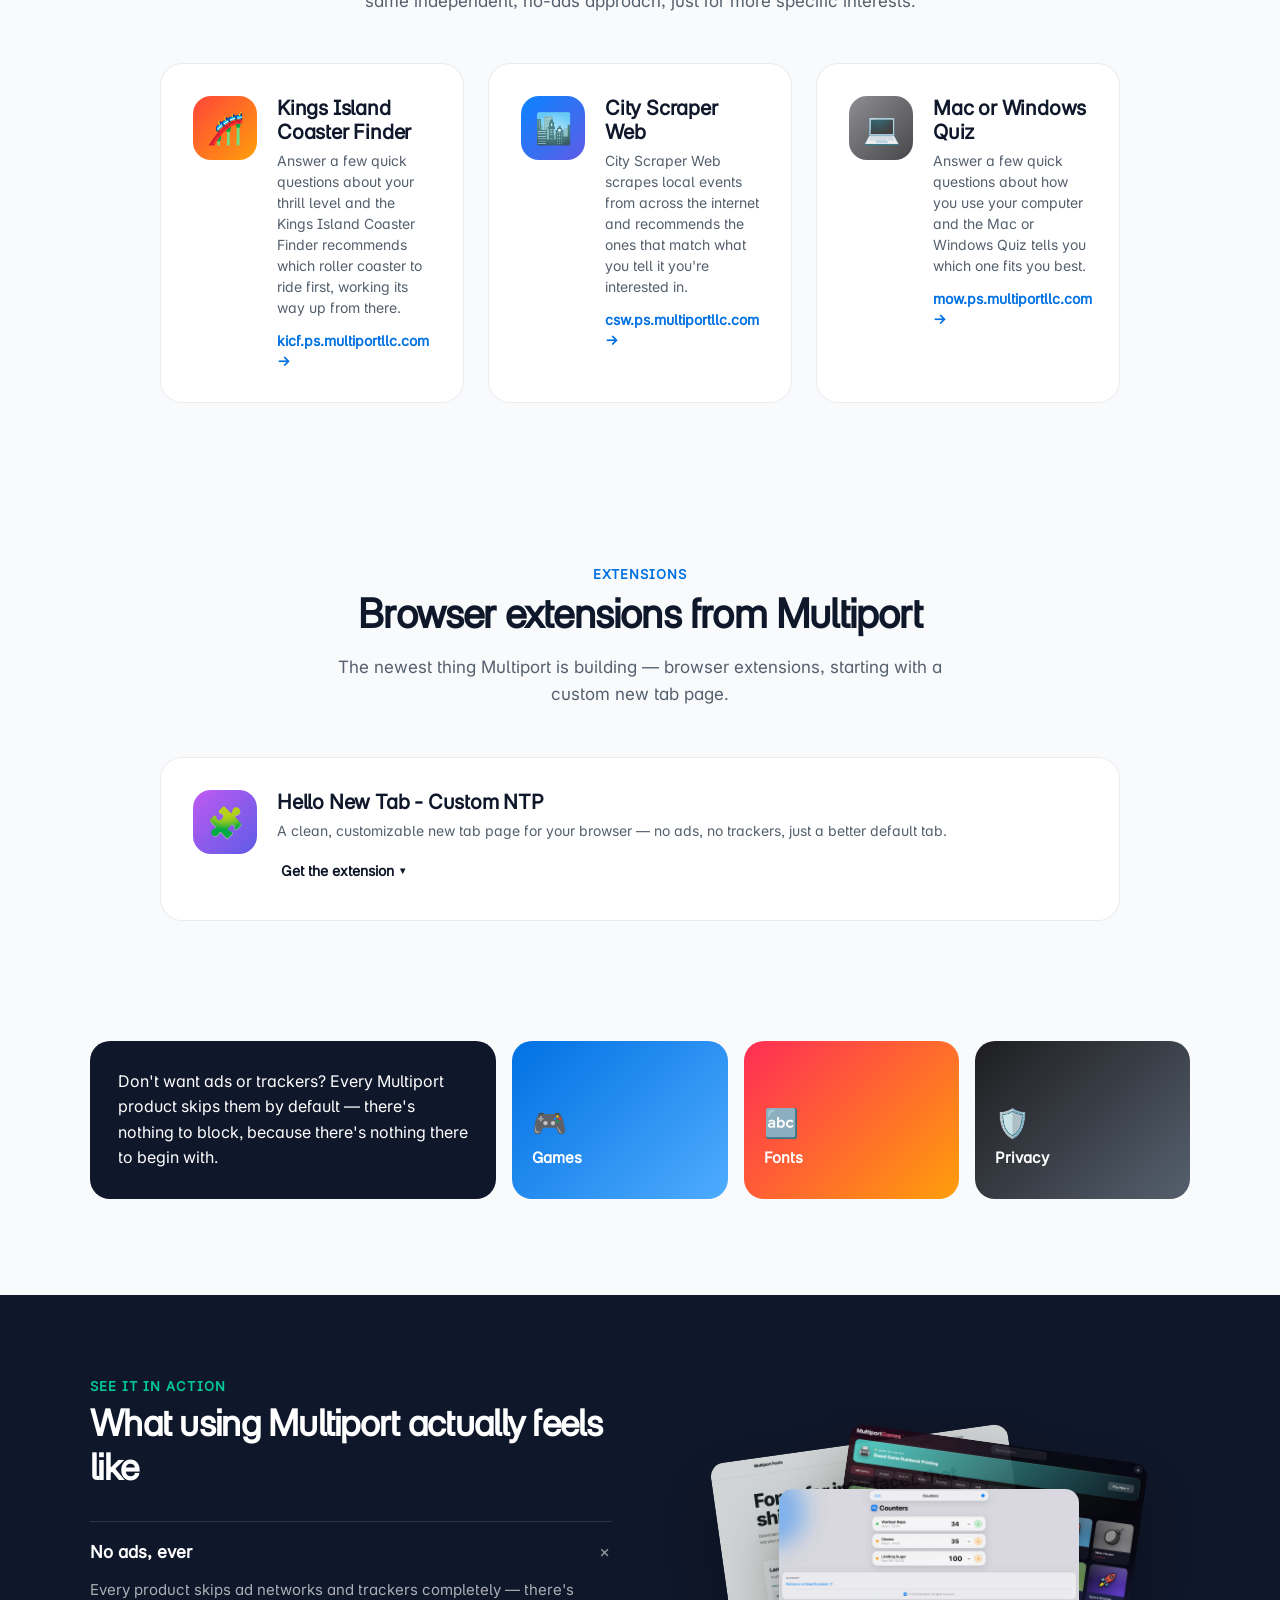
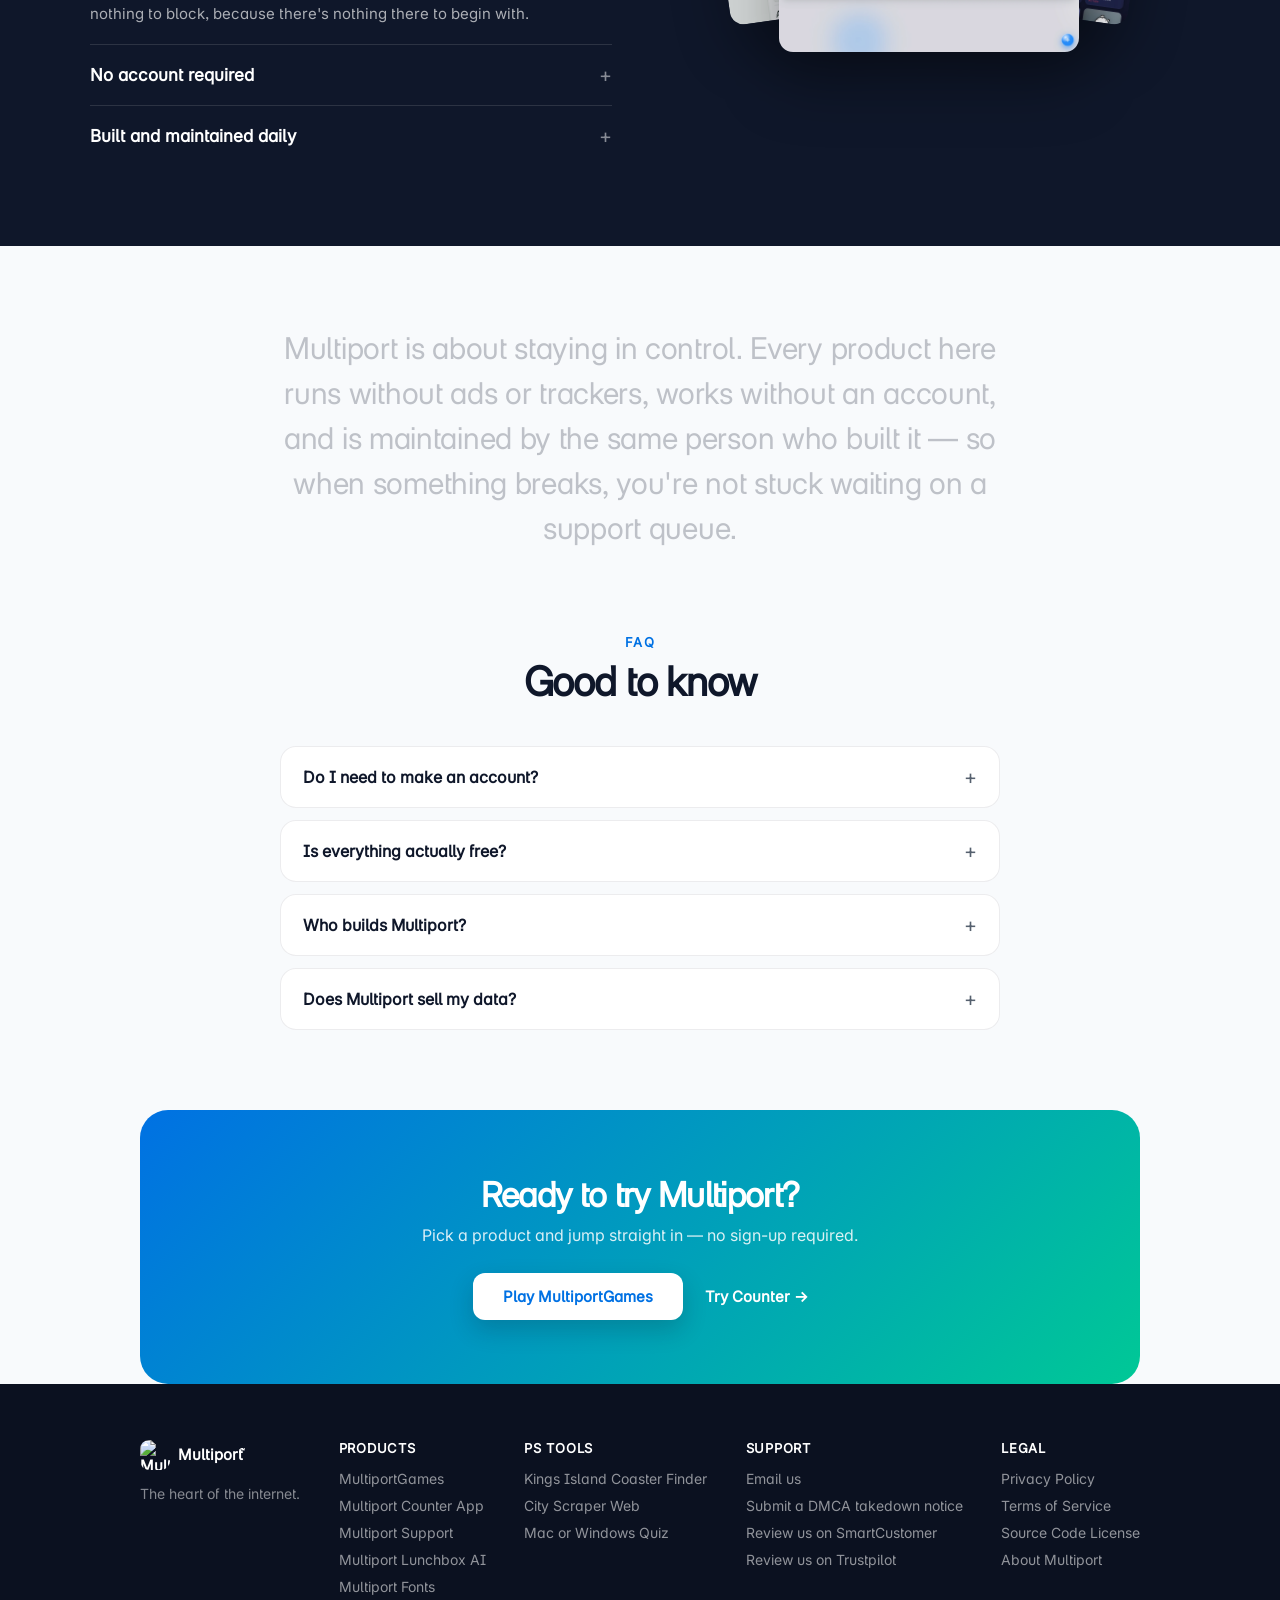
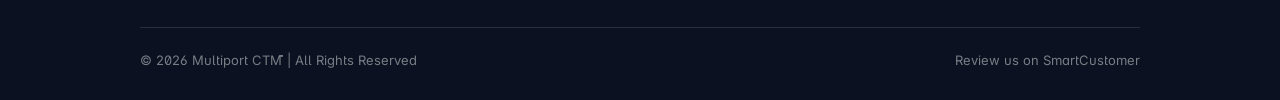
==== commit 6e4f8529: "Add PortAI product card, remove Coming Soon from Firefox add-on Gecko (Firefox) is live and no longe" ====
--- a/index.html
+++ b/index.html
@@ -13,7 +13,7 @@
 <link rel="icon" type="image/png" href="apple-touch-icon.png">
 <link rel="icon" href="favicon.ico">
 <link rel="manifest" href="manifest.json">
-<link rel="stylesheet" href="style.css?v=32">
+<link rel="stylesheet" href="style.css?v=33">
 <script src="https://cdn.counter.dev/script.js" data-id="24591d8d-bdbf-4574-877c-3fc91c262d01" data-utcoffset="-5"></script>
 </head>
 <body>
@@ -264,6 +264,14 @@
             <span class="product-link">ai.lunchbox.multiportllc.com &rarr;</span>
           </div>
         </a>
+        <div class="product-card">
+          <div class="product-icon icon-portai">🤖</div>
+          <div class="product-info">
+            <h3>PortAI</h3>
+            <span class="addon-badge">Coming Soon</span>
+            <p>An AI chatbot running on Apertus AI models — ask it anything, right from your browser.</p>
+          </div>
+        </div>
                <a class="product-card" href="https://fontfiles.multiportllc.com" target="_blank" rel="noopener noreferrer">
           <div class="product-icon icon-fontfiles">🔤</div>
           <div class="product-info">
@@ -352,7 +360,6 @@
                     <span class="dropdown-title">Gecko</span>
                     <span class="dropdown-domain">Firefox, LibreWolf, etc.</span>
                   </span>
-                  <span class="extension-badge">Coming Soon</span>
                 </a>
               </div>
             </div>
--- a/style.css
+++ b/style.css
@@ -1260,6 +1260,10 @@
   background: linear-gradient(135deg, #bf5af2, #5e5ce6);
 }
 
+.icon-portai {
+  background: linear-gradient(135deg, #ff375f, #0a84ff);
+}
+
 .addon-badge {
   display: inline-block;
   font-size: 12px;
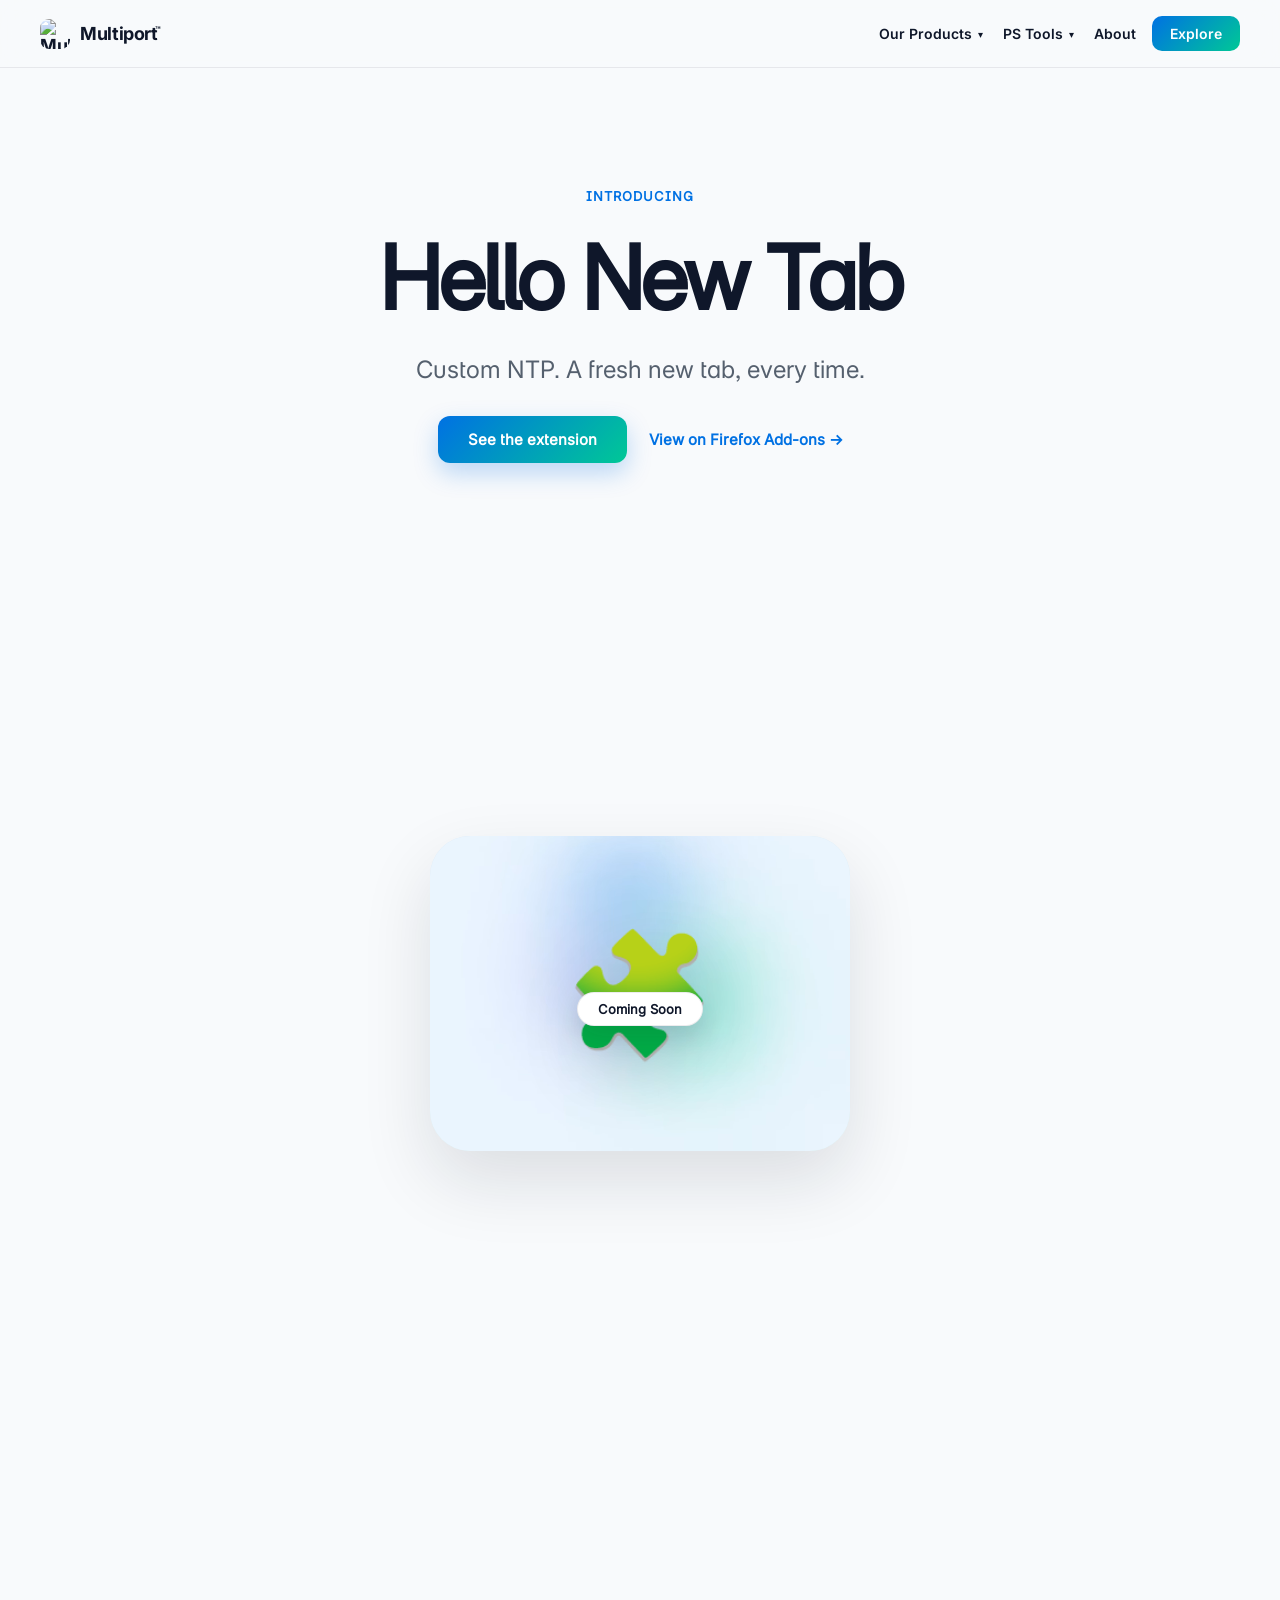
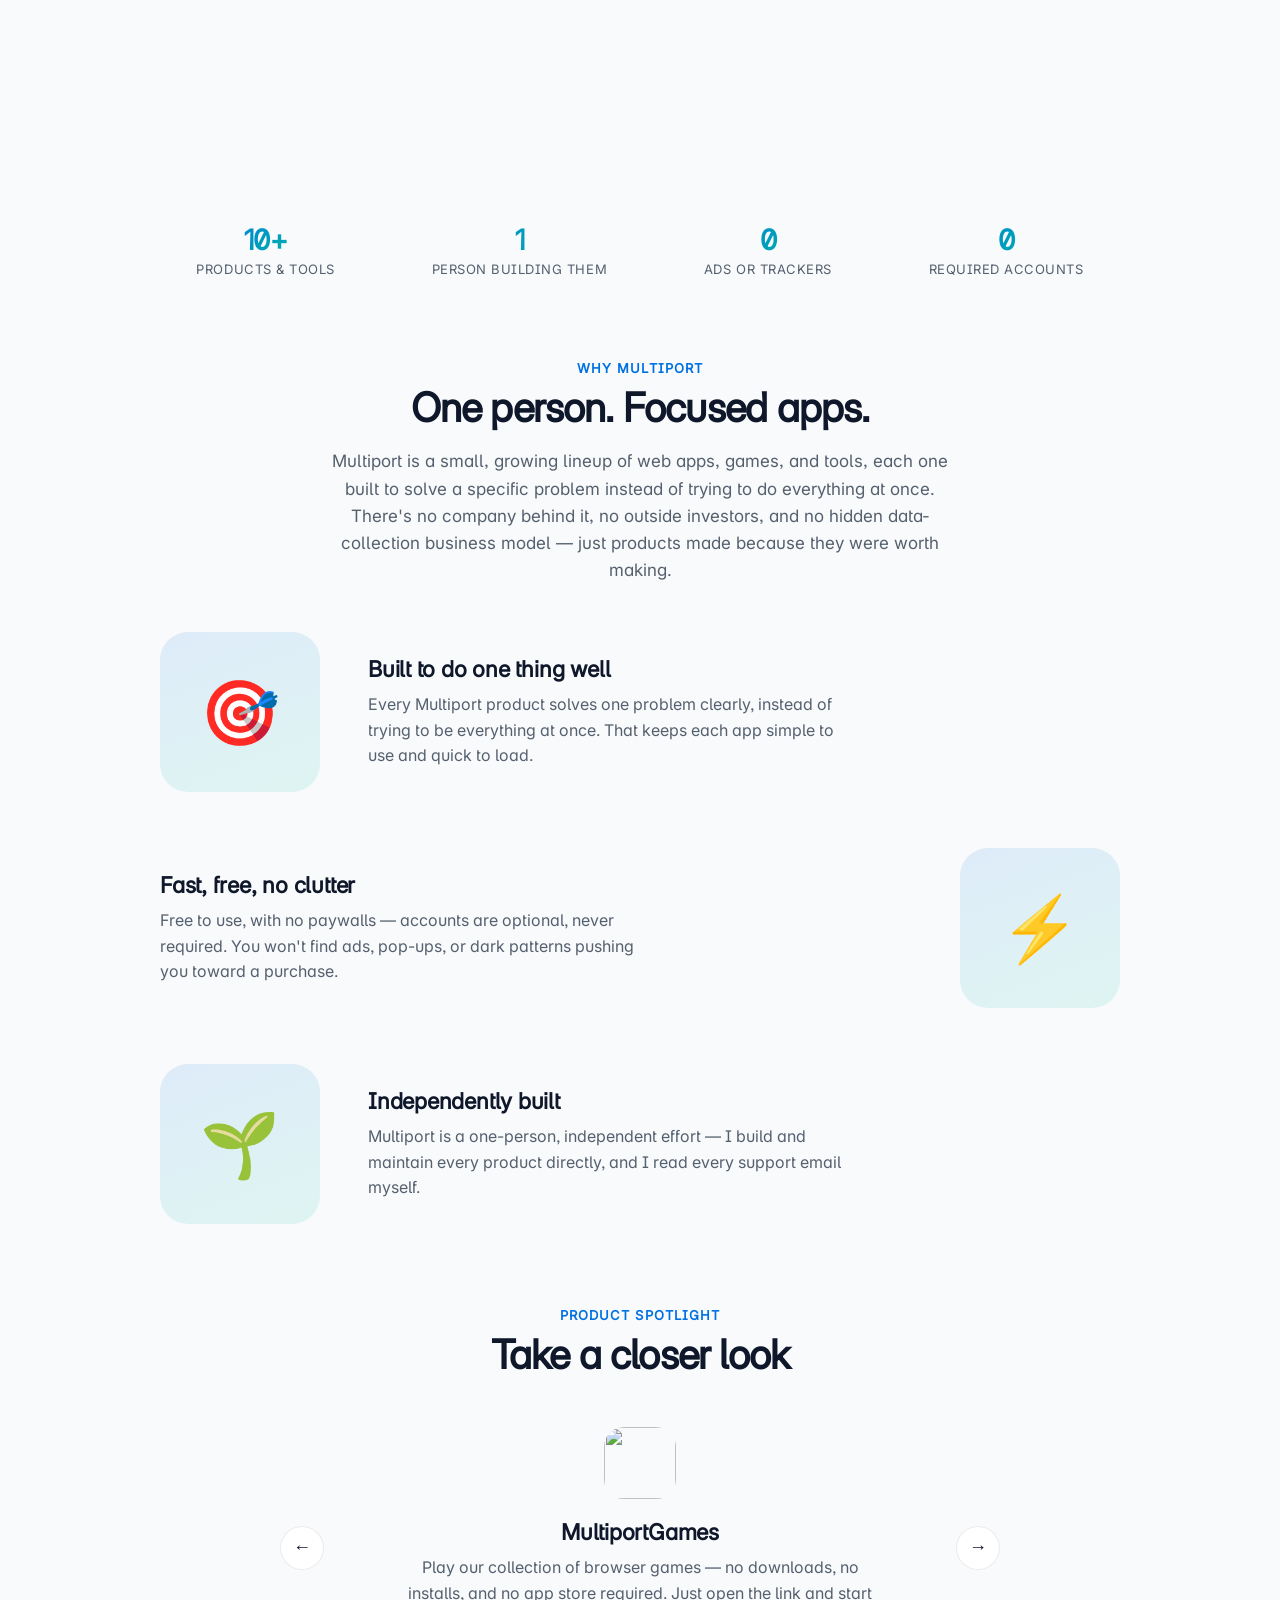
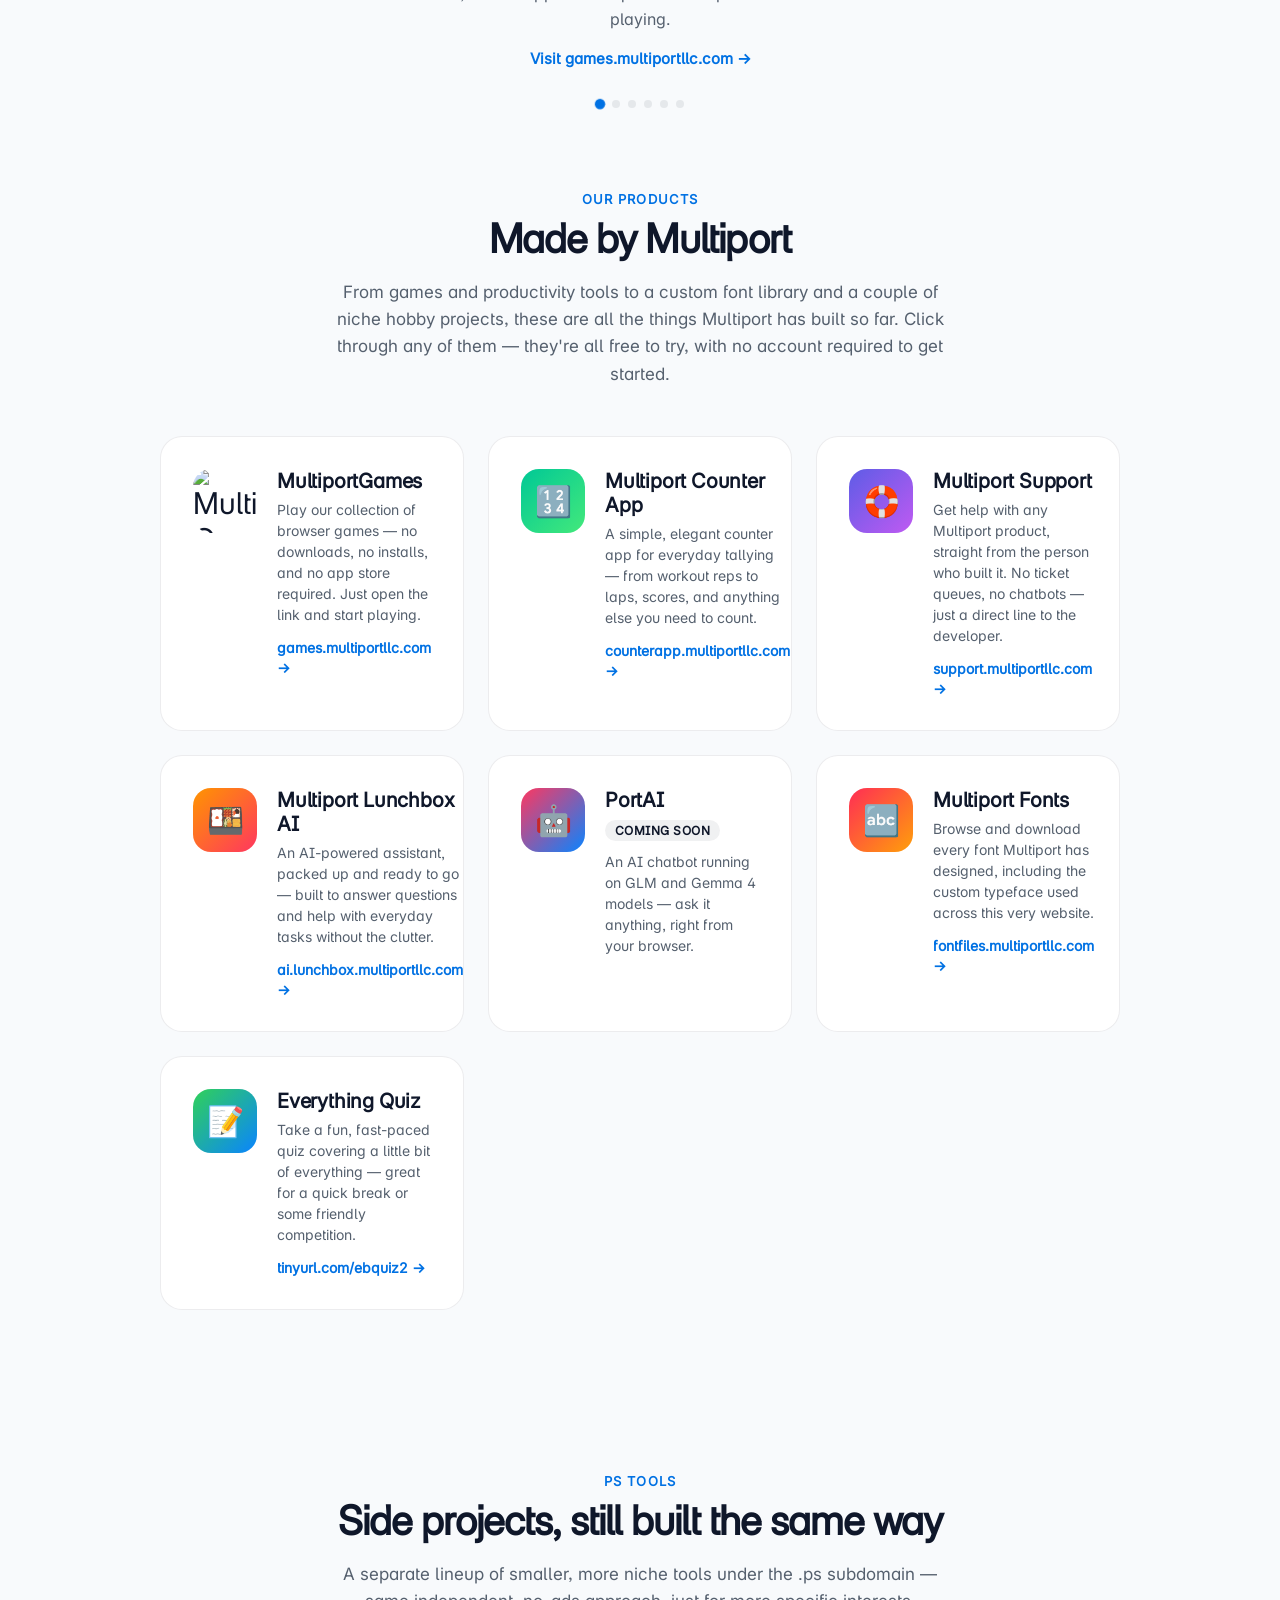
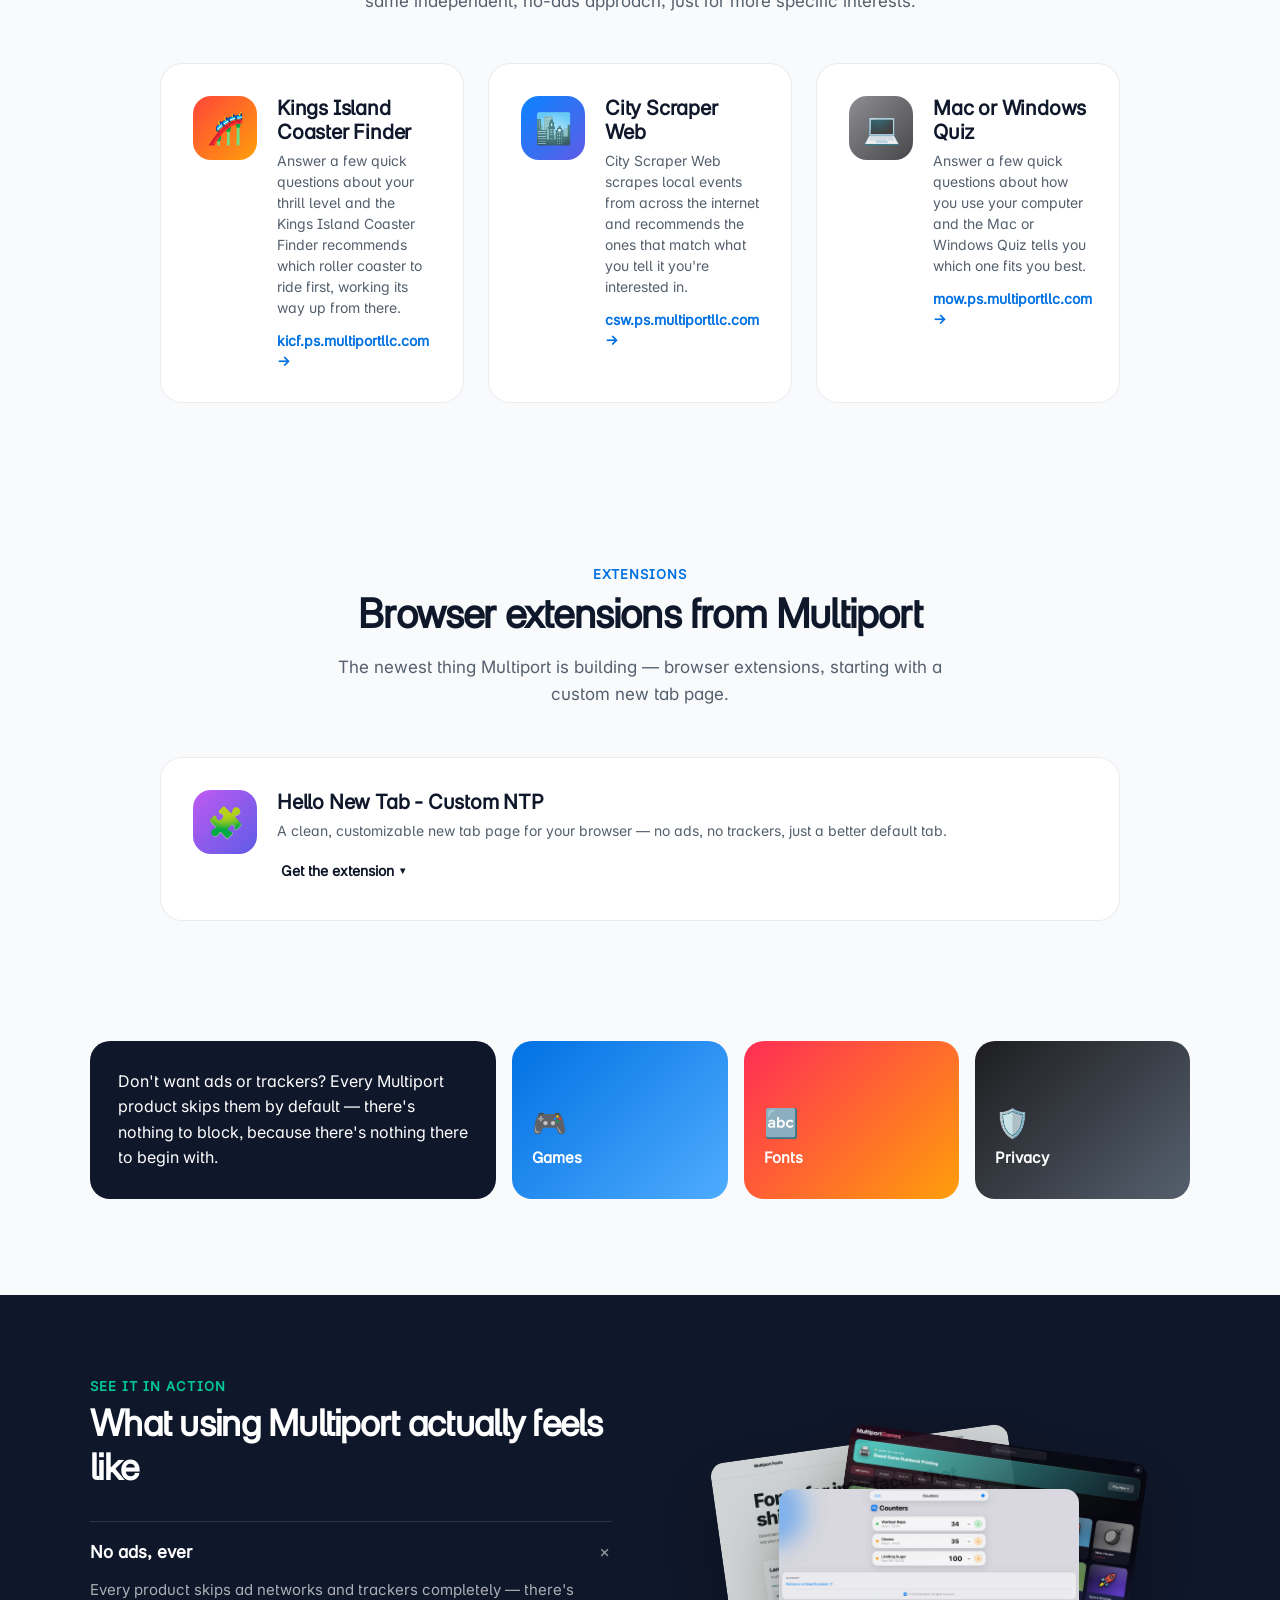
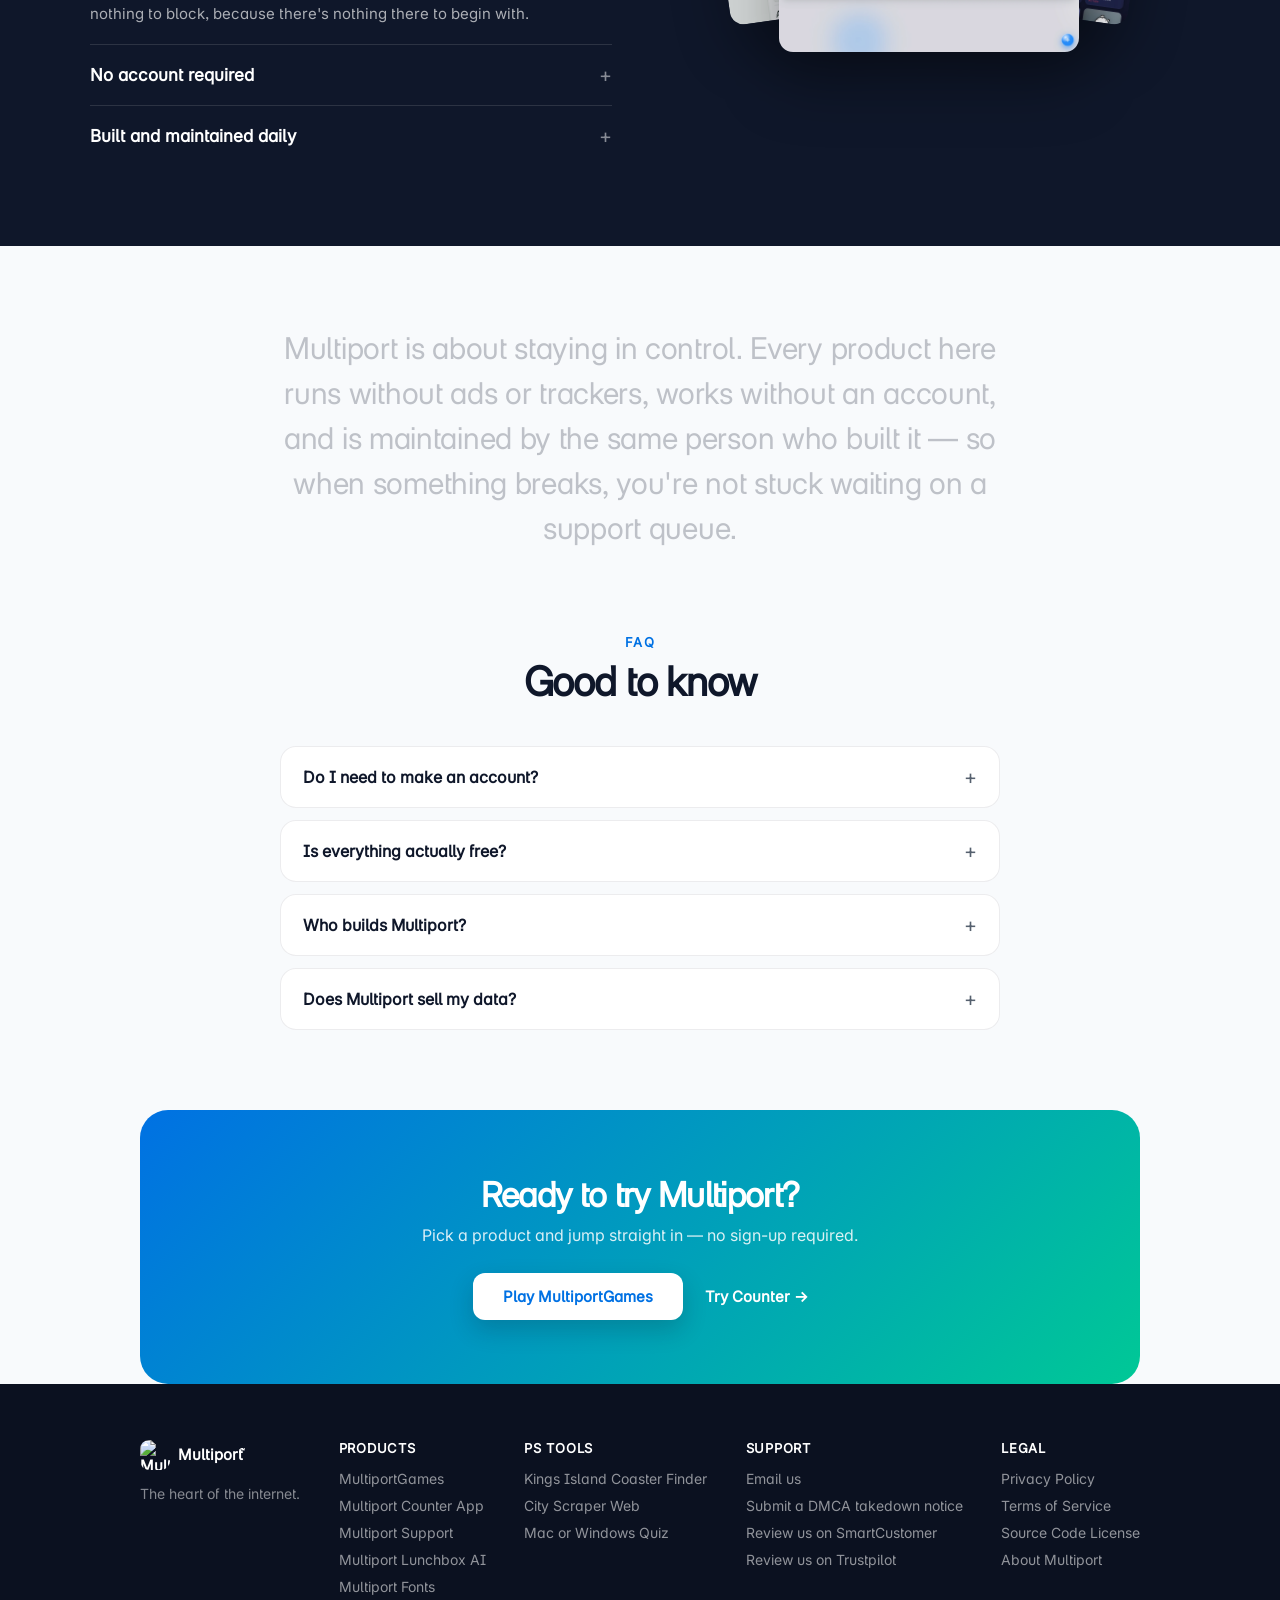
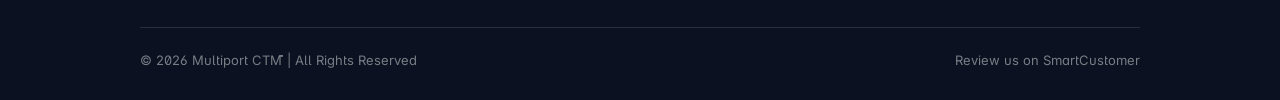
==== commit 216cb1ab: "Update PortAI description to GLM and Gemma 4 models Co-Authored-By: Claude Sonnet 5 <noreply@anthrop" ====
--- a/index.html
+++ b/index.html
@@ -269,7 +269,7 @@
           <div class="product-info">
             <h3>PortAI</h3>
             <span class="addon-badge">Coming Soon</span>
-            <p>An AI chatbot running on Apertus AI models — ask it anything, right from your browser.</p>
+            <p>An AI chatbot running on GLM and Gemma 4 models — ask it anything, right from your browser.</p>
           </div>
         </div>
                <a class="product-card" href="https://fontfiles.multiportllc.com" target="_blank" rel="noopener noreferrer">
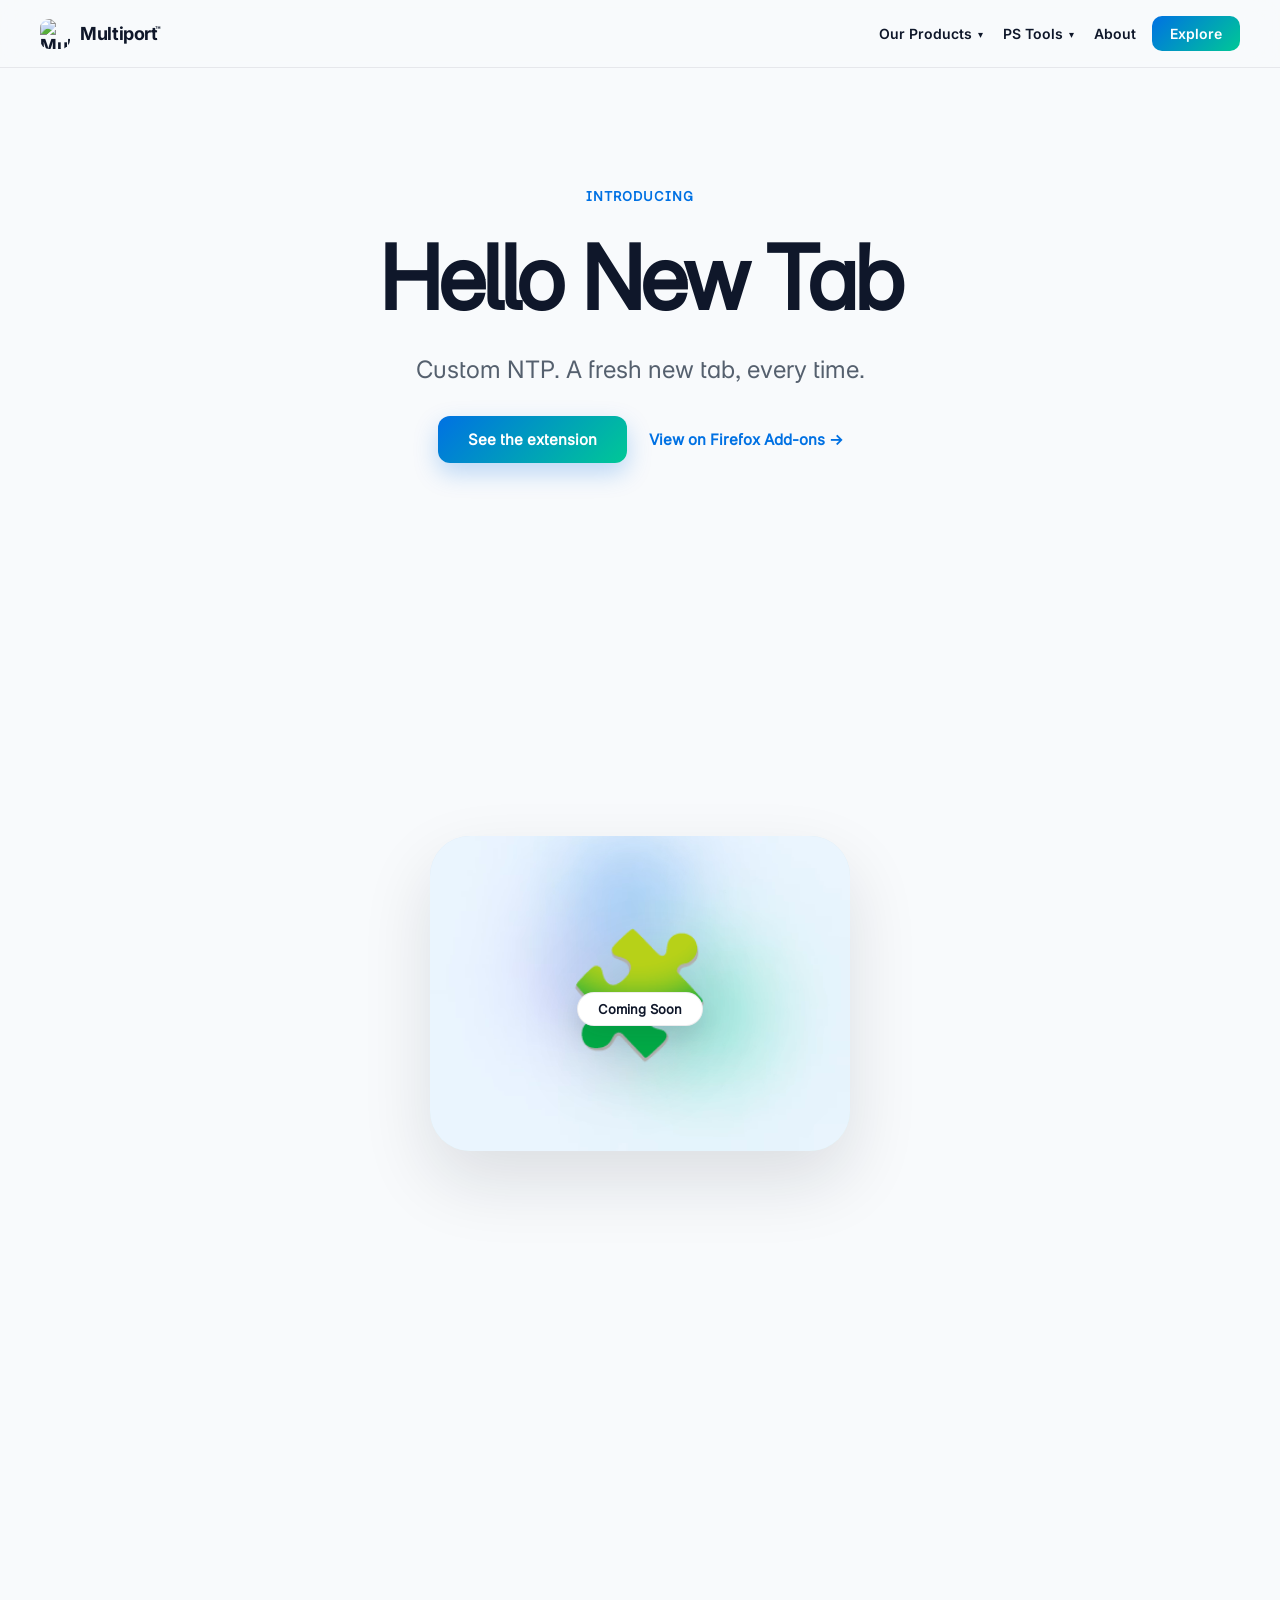
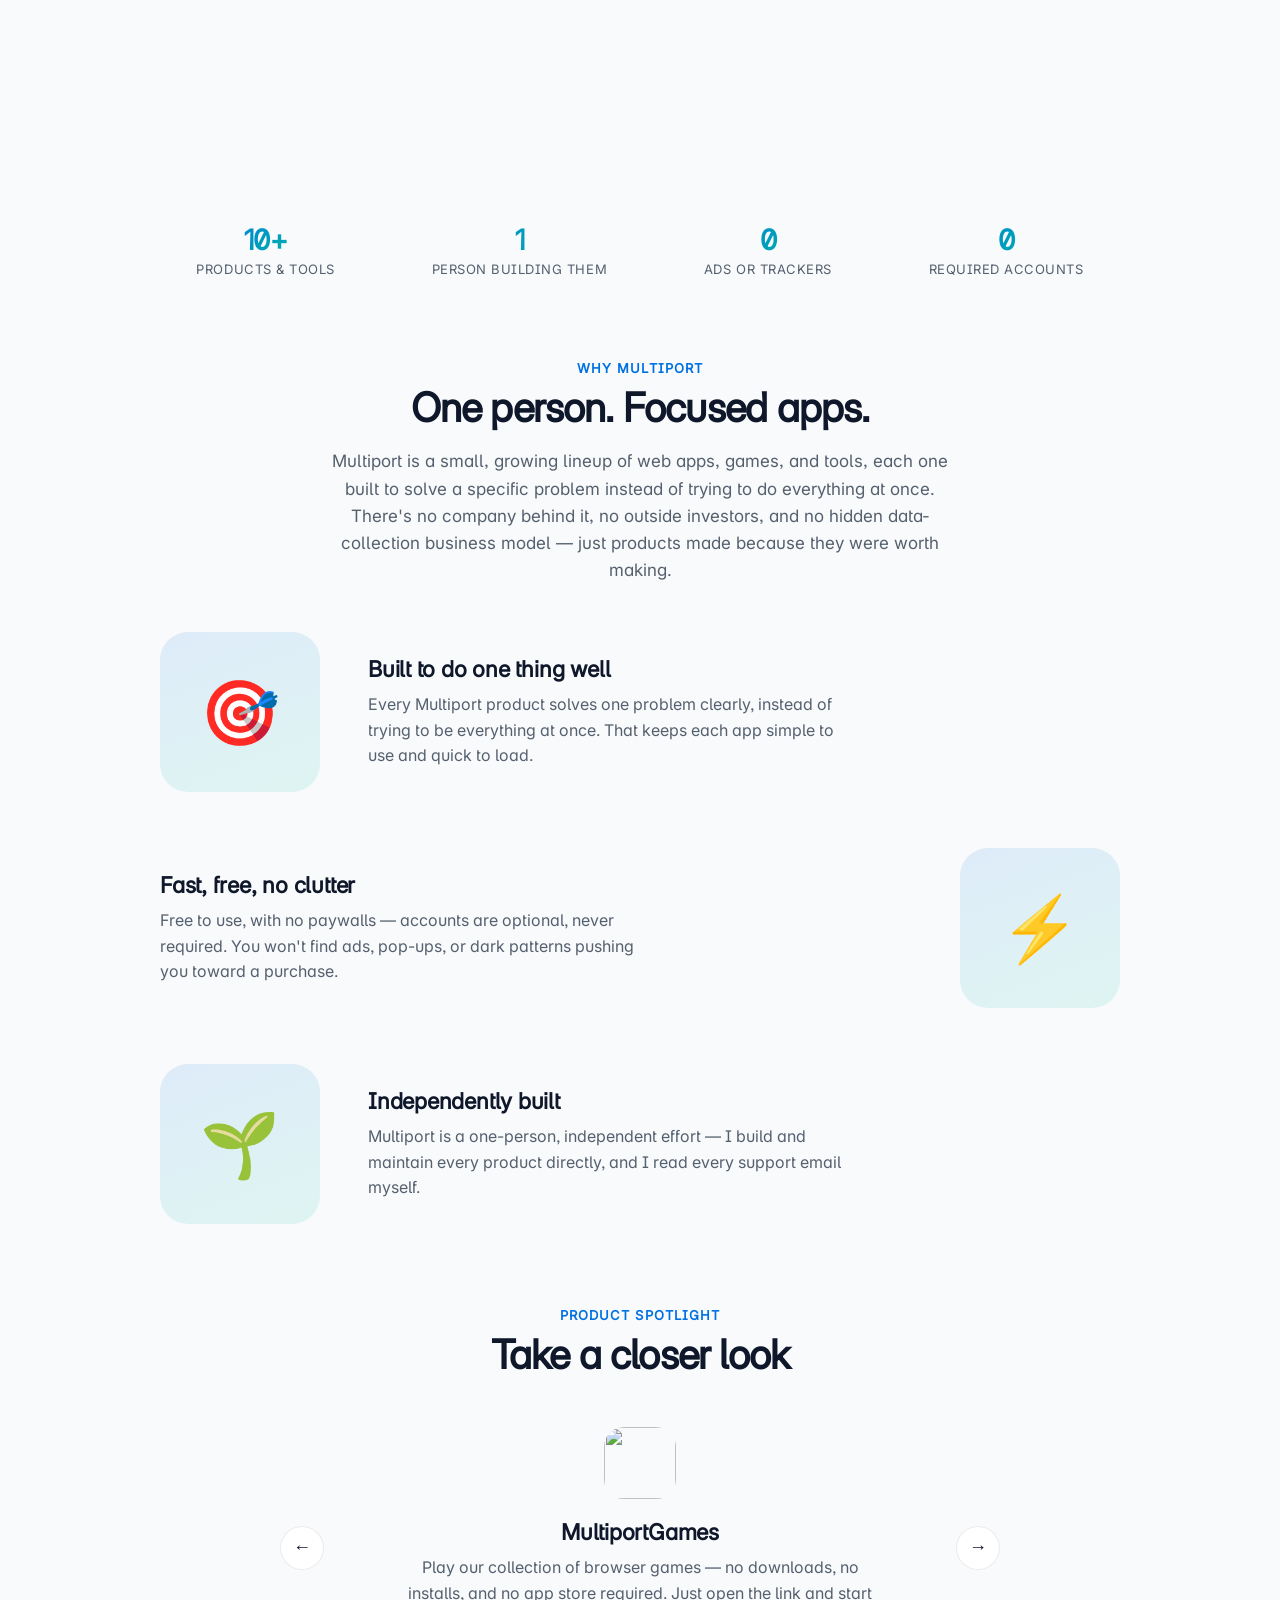
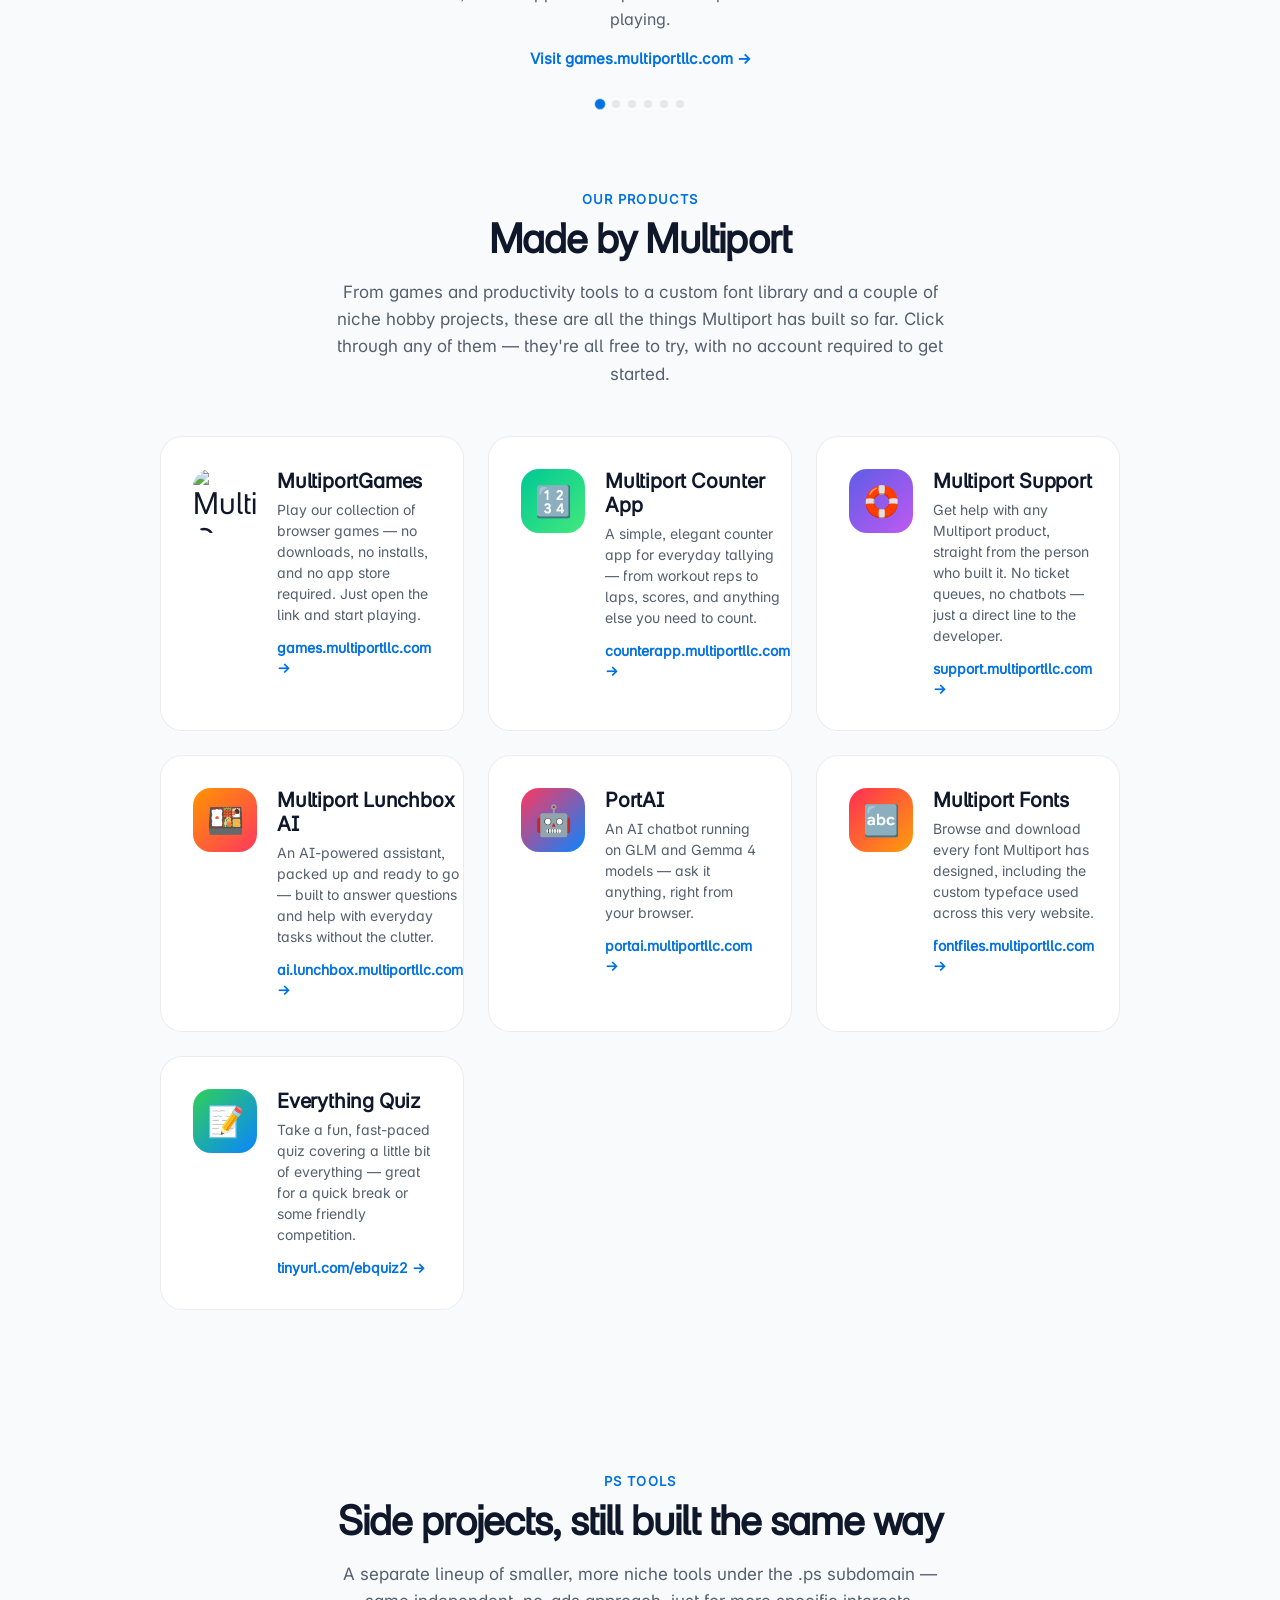
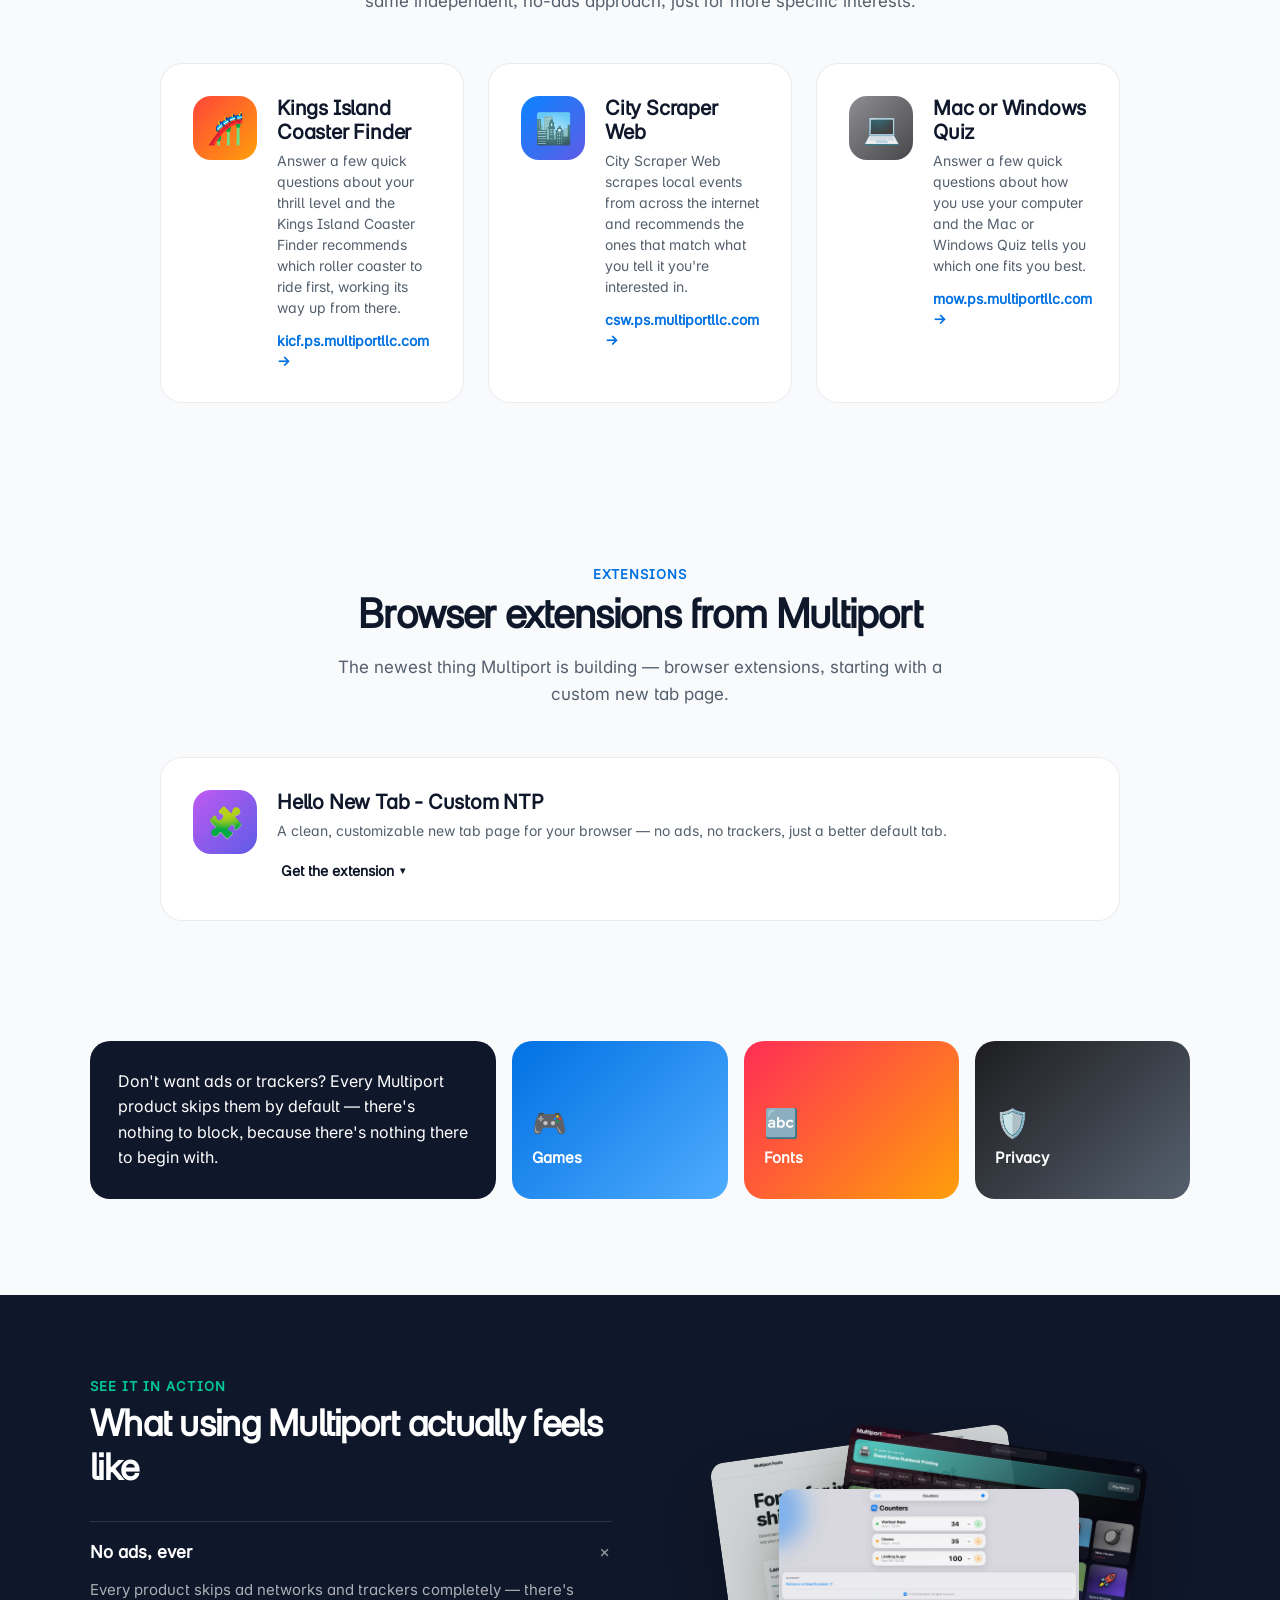
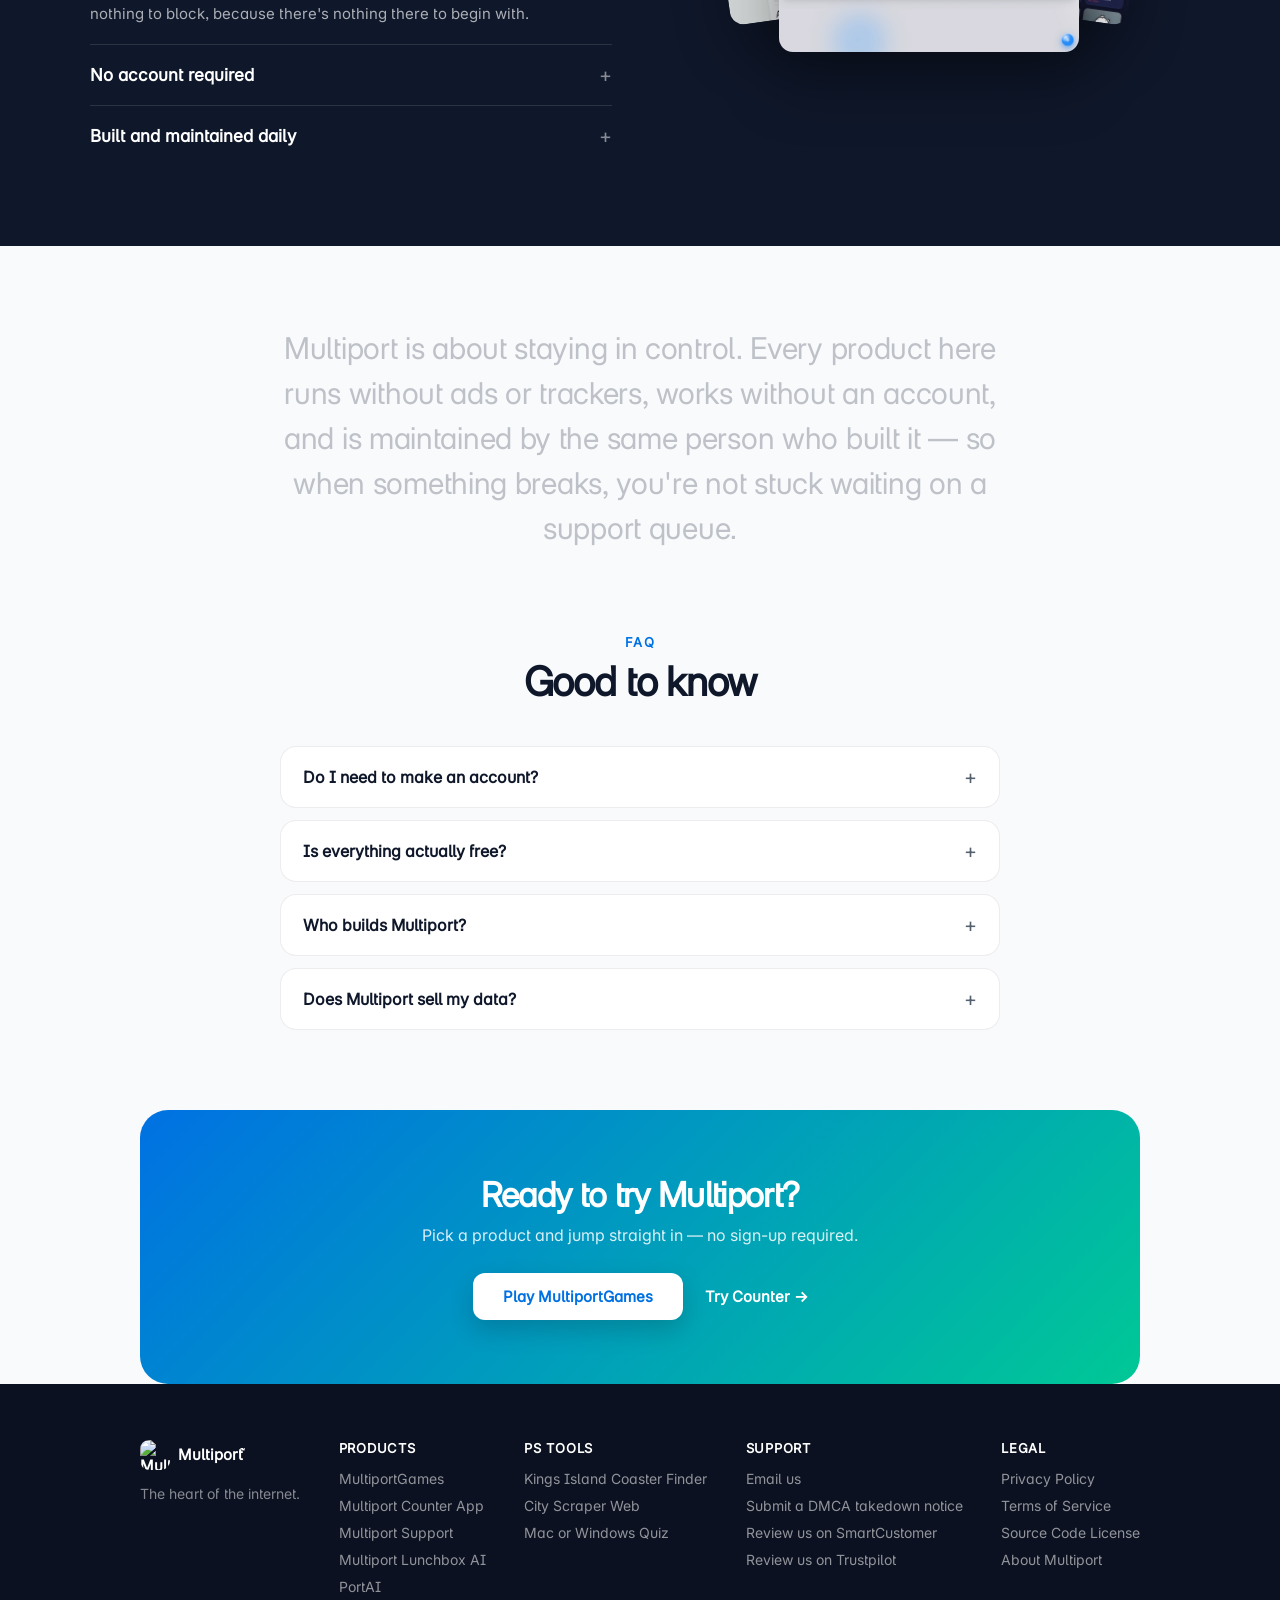
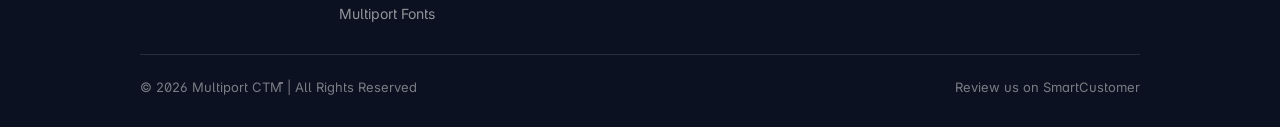
==== commit 57e60a74: "Make PortAI live, linking to portai.multiportllc.com Removes the Coming Soon badge now that PortAI i" ====
--- a/index.html
+++ b/index.html
@@ -55,6 +55,13 @@
               <span class="dropdown-domain">ai.lunchbox.multiportllc.com</span>
             </span>
           </a>
+          <a href="https://portai.multiportllc.com" target="_blank" rel="noopener noreferrer">
+            <span class="dropdown-icon">🤖</span>
+            <span>
+              <span class="dropdown-title">PortAI</span>
+              <span class="dropdown-domain">portai.multiportllc.com</span>
+            </span>
+          </a>
            <a href="https://fontfiles.multiportllc.com" target="_blank" rel="noopener noreferrer">
             <span class="dropdown-icon">🔤</span>
             <span>
@@ -264,14 +271,14 @@
             <span class="product-link">ai.lunchbox.multiportllc.com &rarr;</span>
           </div>
         </a>
-        <div class="product-card">
+        <a class="product-card" href="https://portai.multiportllc.com" target="_blank" rel="noopener noreferrer">
           <div class="product-icon icon-portai">🤖</div>
           <div class="product-info">
             <h3>PortAI</h3>
-            <span class="addon-badge">Coming Soon</span>
             <p>An AI chatbot running on GLM and Gemma 4 models — ask it anything, right from your browser.</p>
-          </div>
-        </div>
+            <span class="product-link">portai.multiportllc.com &rarr;</span>
+          </div>
+        </a>
                <a class="product-card" href="https://fontfiles.multiportllc.com" target="_blank" rel="noopener noreferrer">
           <div class="product-icon icon-fontfiles">🔤</div>
           <div class="product-info">
@@ -497,6 +504,7 @@
         <a href="https://counterapp.multiportllc.com" target="_blank" rel="noopener noreferrer">Multiport Counter App</a>
         <a href="https://support.multiportllc.com" target="_blank" rel="noopener noreferrer">Multiport Support</a>
         <a href="https://ai.lunchbox.multiportllc.com" target="_blank" rel="noopener noreferrer">Multiport Lunchbox AI</a>
+        <a href="https://portai.multiportllc.com" target="_blank" rel="noopener noreferrer">PortAI</a>
         <a href="https://fontfiles.multiportllc.com" target="_blank" rel="noopener noreferrer">Multiport Fonts</a>
       </div>
       <div class="footer-links">
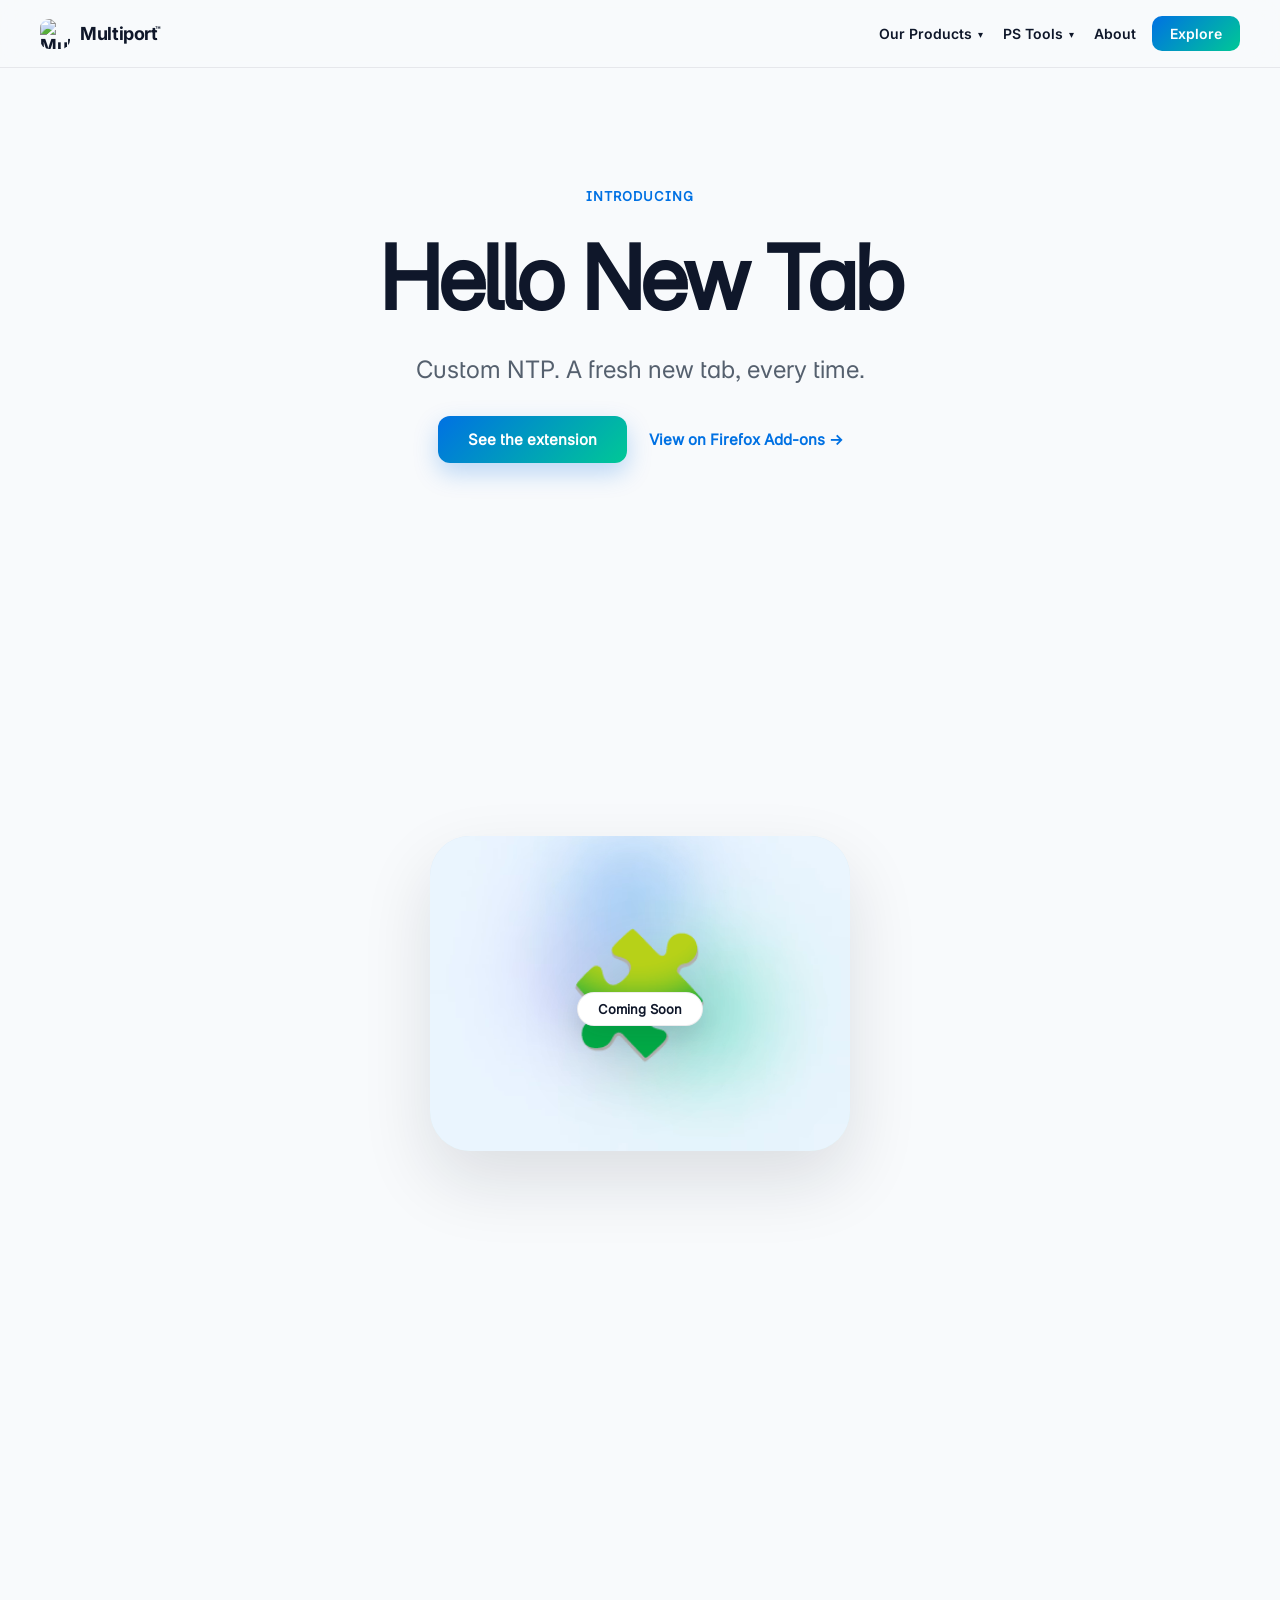
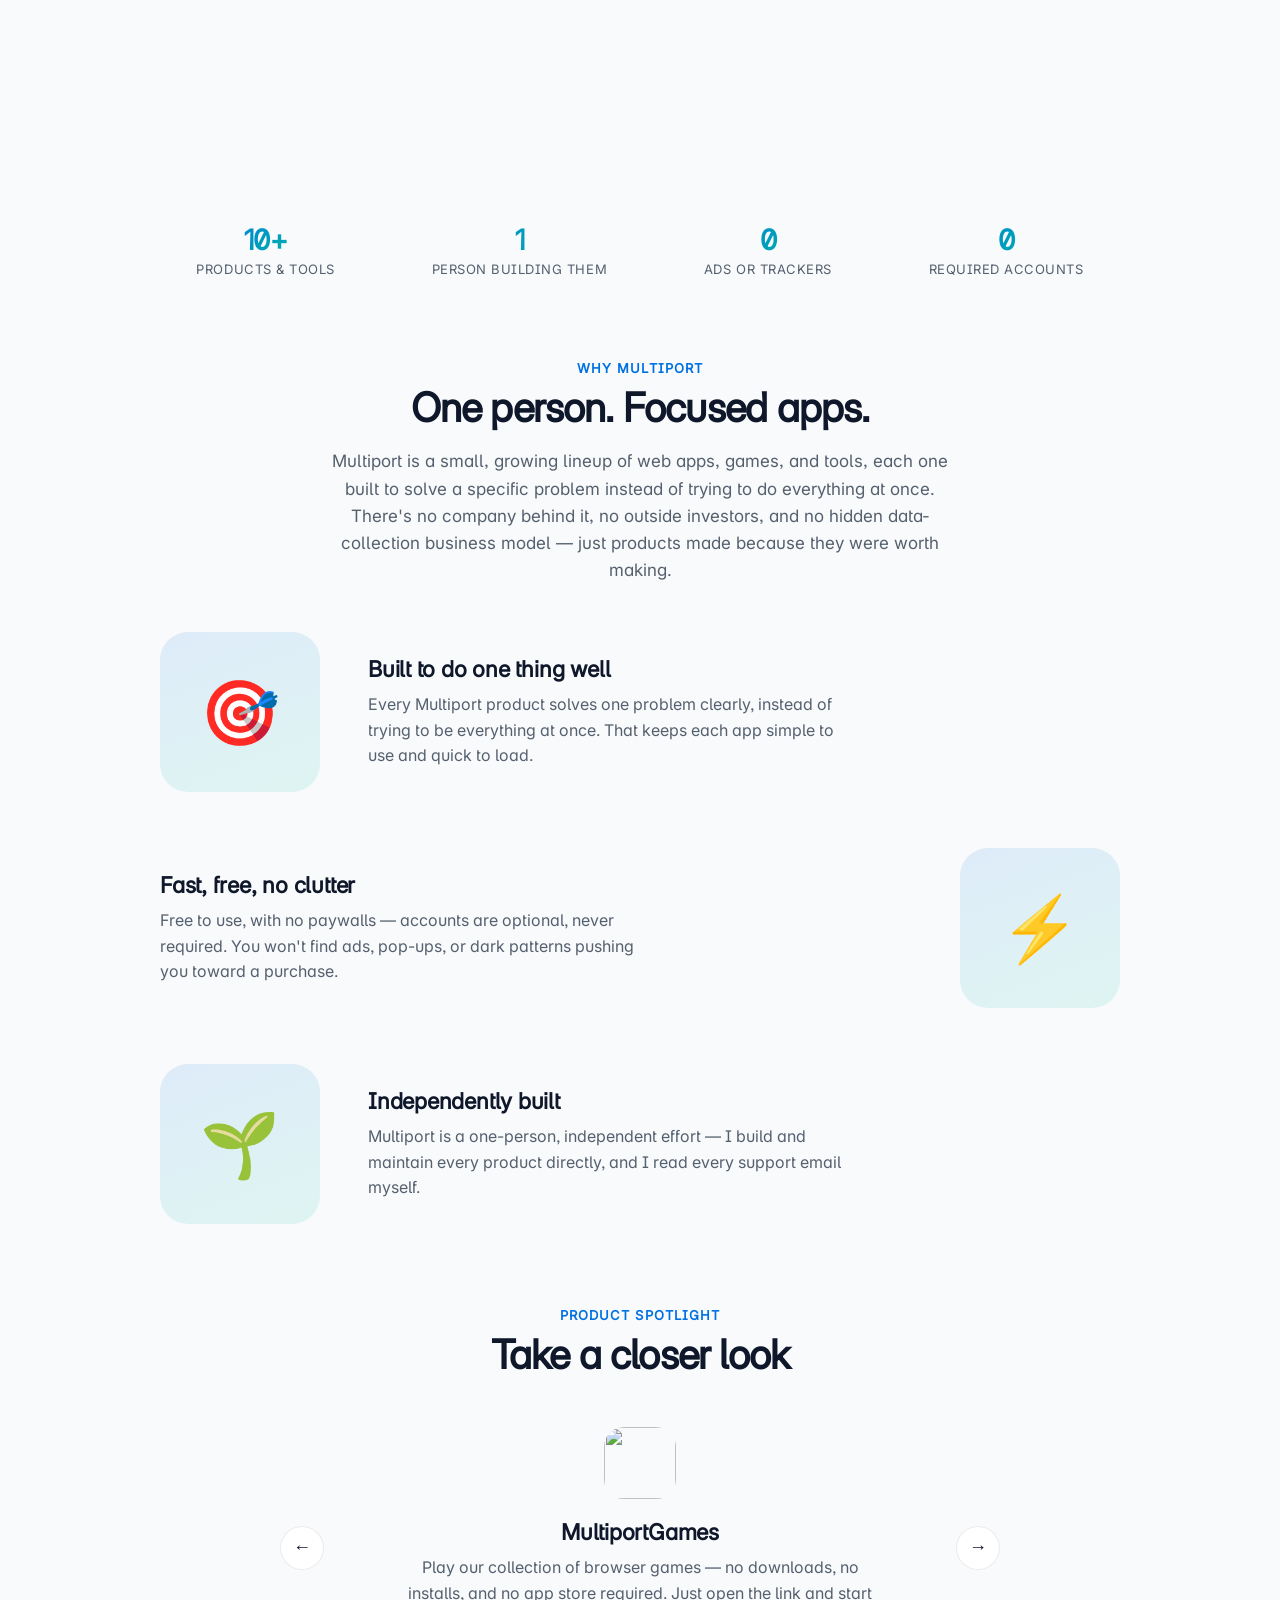
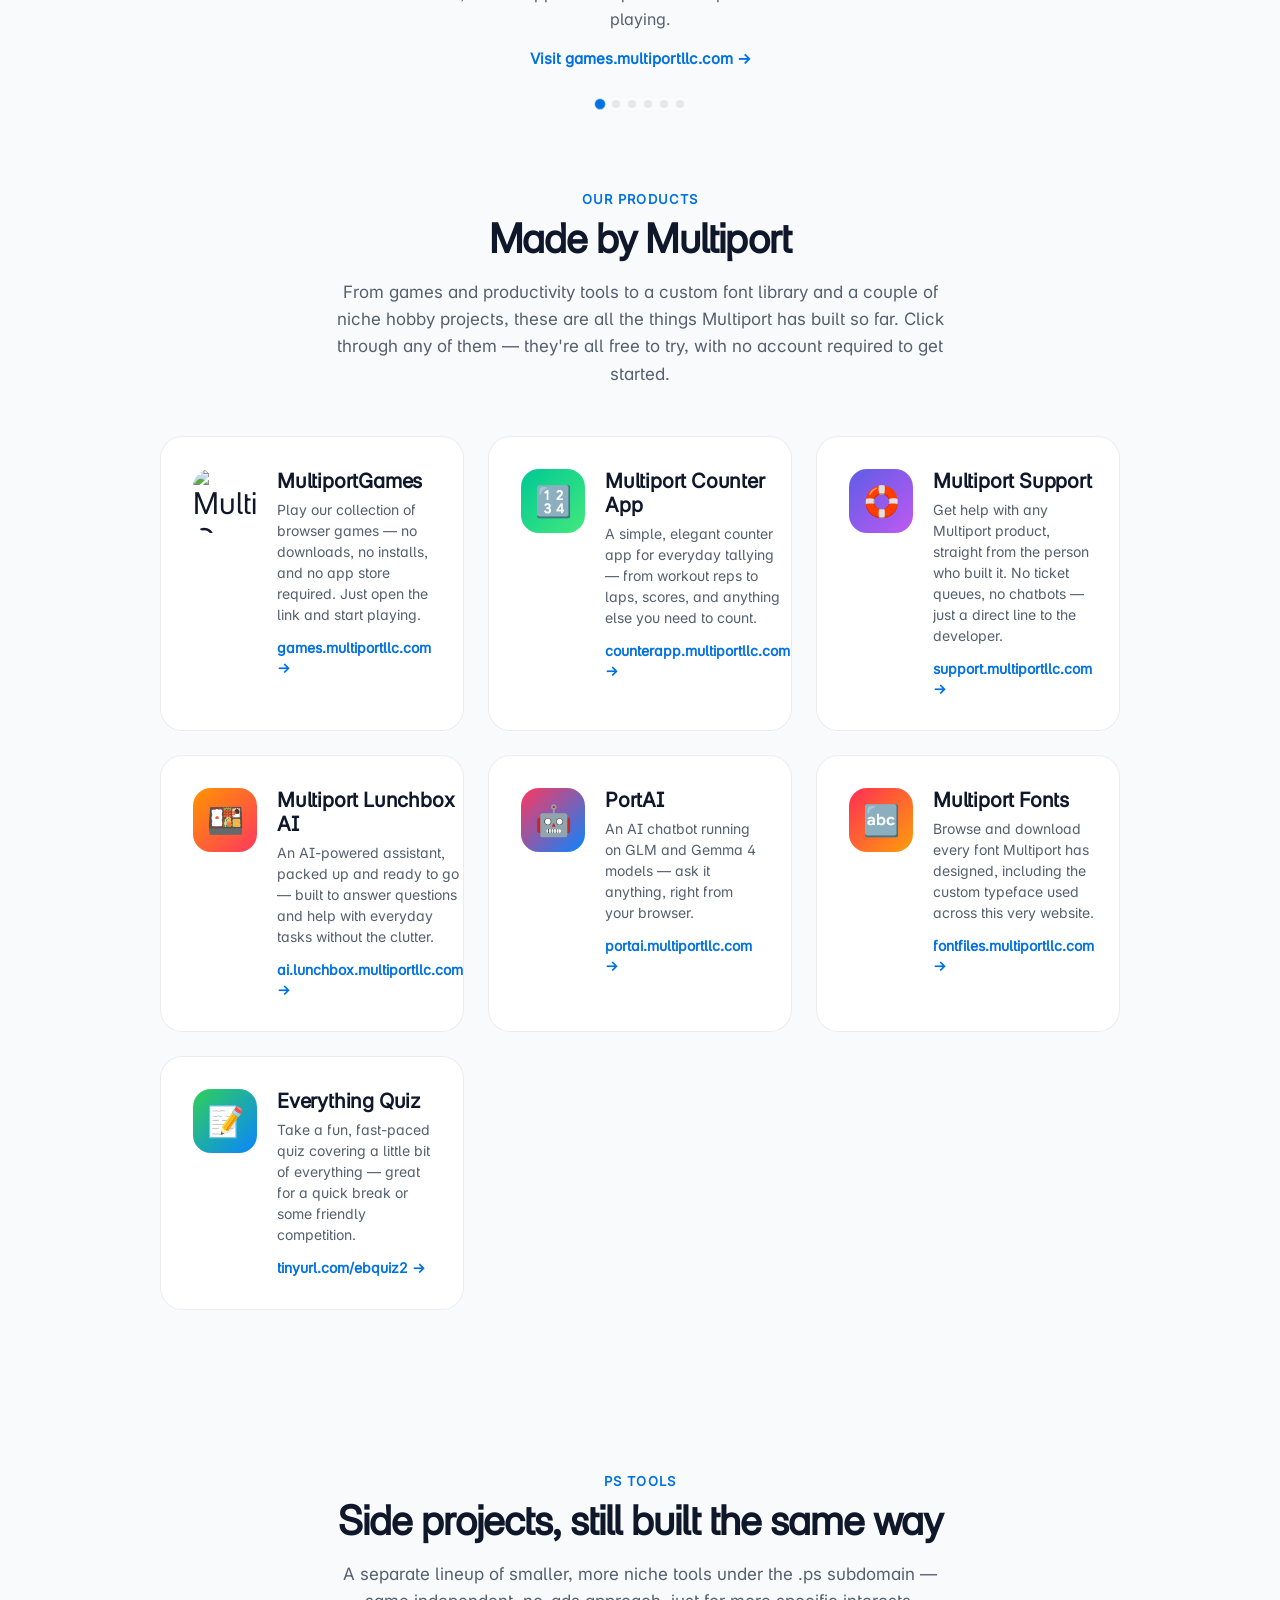
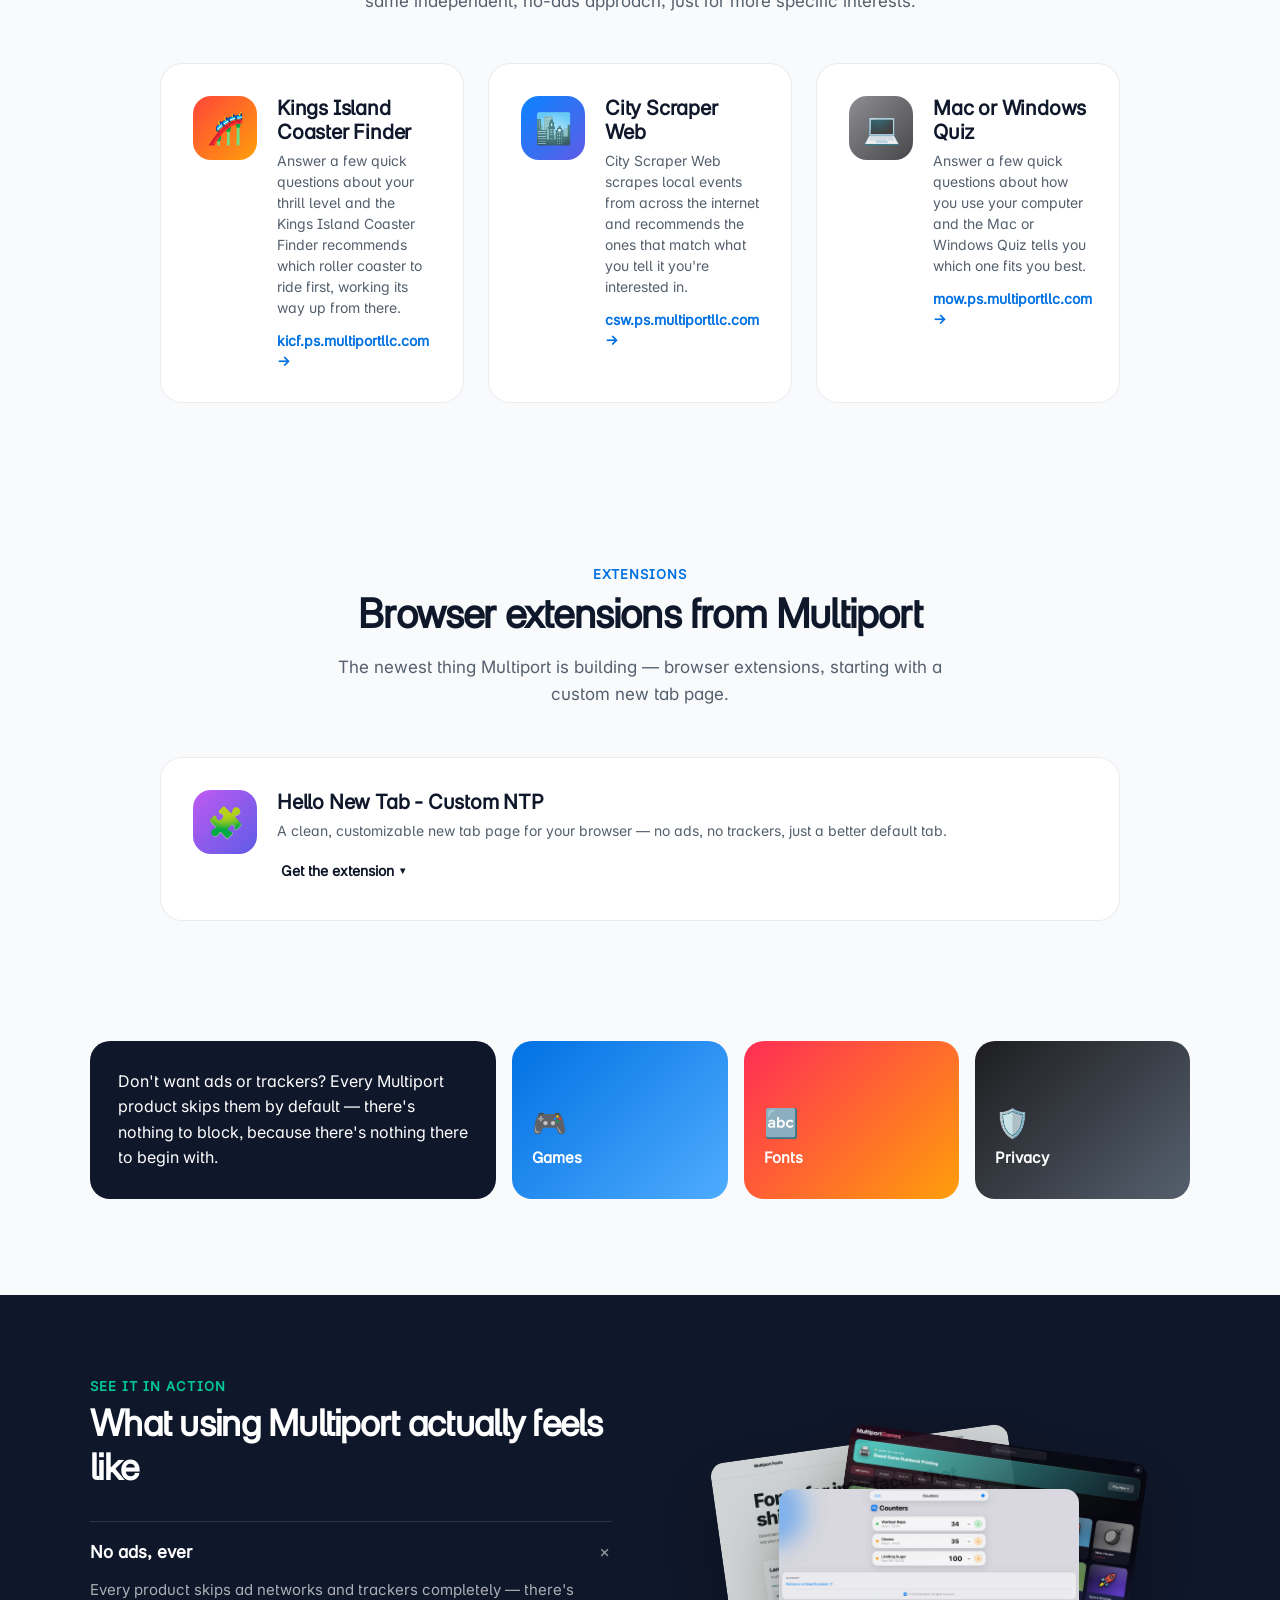
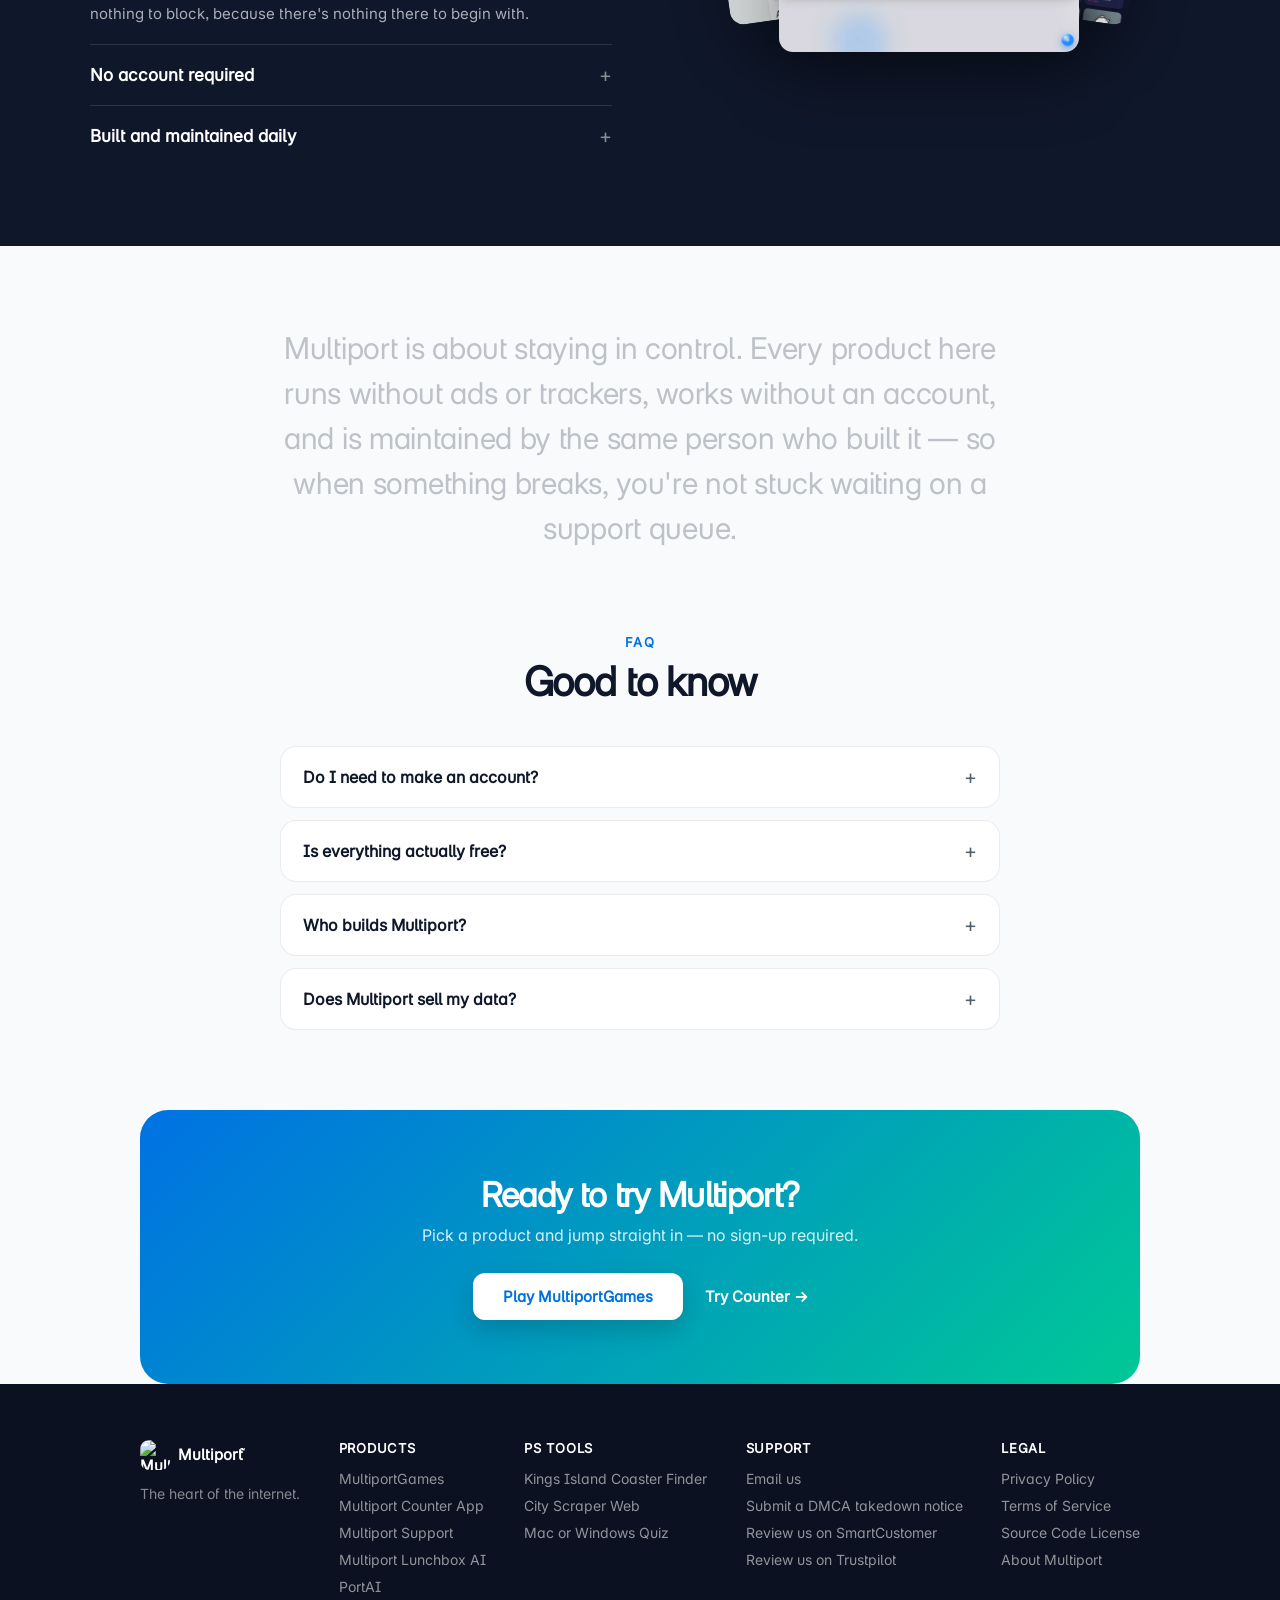
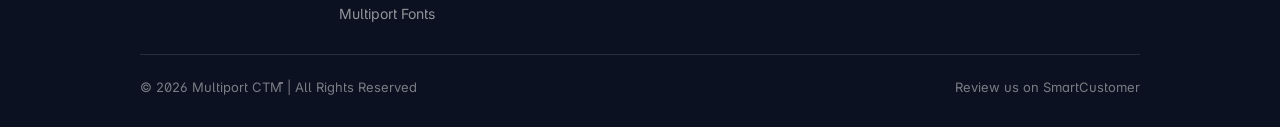
==== commit eea7bdbe: "Broaden zoom-in reveal and note analytics on some products - Product spotlight slides, the CTA band," ====
--- a/index.html
+++ b/index.html
@@ -13,7 +13,7 @@
 <link rel="icon" type="image/png" href="apple-touch-icon.png">
 <link rel="icon" href="favicon.ico">
 <link rel="manifest" href="manifest.json">
-<link rel="stylesheet" href="style.css?v=33">
+<link rel="stylesheet" href="style.css?v=34">
 <script src="https://cdn.counter.dev/script.js" data-id="24591d8d-bdbf-4574-877c-3fc91c262d01" data-utcoffset="-5"></script>
 </head>
 <body>
@@ -539,7 +539,7 @@
   <script src="scroll-reveal.js?v=1"></script>
   <script src="mosaic.js?v=1"></script>
   <script src="spotlight.js?v=1"></script>
-  <script src="effects.js?v=3"></script>
+  <script src="effects.js?v=4"></script>
   <script src="zoom-scroll.js?v=3"></script>
 </body>
 </html>
--- a/style.css
+++ b/style.css
@@ -763,7 +763,8 @@
   left: 50%;
   z-index: 2;
   opacity: 0.92;
-  transform: translateX(-50%) translate(60px, 14px) rotate(8deg);
+  --reveal-scale: 1;
+  transform: translateX(-50%) translate(60px, 14px) rotate(8deg) scale(var(--reveal-scale));
 }
 
 .screenshot-back {
@@ -772,7 +773,8 @@
   left: 50%;
   z-index: 1;
   opacity: 0.85;
-  transform: translateX(-50%) translate(-60px, 14px) rotate(-8deg);
+  --reveal-scale: 1;
+  transform: translateX(-50%) translate(-60px, 14px) rotate(-8deg) scale(var(--reveal-scale));
 }
 
 @media (max-width: 820px) {
@@ -1417,24 +1419,34 @@
   transition: flex-grow 0.35s ease, opacity 0.6s ease, transform 0.6s ease;
 }
 
-/* screenshot-middle/back keep their own fanned-out rotation and layered opacity,
-   which the generic .reveal-visible rule would otherwise flatten — they just fade in
-   at their fixed fan position instead of also scaling. */
+/* screenshot-middle/back keep their own fanned-out rotation and layered opacity —
+   the same --reveal-scale custom property approach as .product-card lets them zoom
+   in at their fixed fan position instead of the generic rule flattening it. */
 .screenshot-middle.reveal,
 .screenshot-middle.reveal-visible {
-  transform: translateX(-50%) translate(60px, 14px) rotate(8deg);
+  transform: translateX(-50%) translate(60px, 14px) rotate(8deg) scale(var(--reveal-scale));
+}
+
+.screenshot-middle.reveal {
+  --reveal-scale: 0.82;
 }
 
 .screenshot-middle.reveal-visible {
+  --reveal-scale: 1;
   opacity: 0.92;
 }
 
 .screenshot-back.reveal,
 .screenshot-back.reveal-visible {
-  transform: translateX(-50%) translate(-60px, 14px) rotate(-8deg);
+  transform: translateX(-50%) translate(-60px, 14px) rotate(-8deg) scale(var(--reveal-scale));
+}
+
+.screenshot-back.reveal {
+  --reveal-scale: 0.82;
 }
 
 .screenshot-back.reveal-visible {
+  --reveal-scale: 1;
   opacity: 0.85;
 }
 
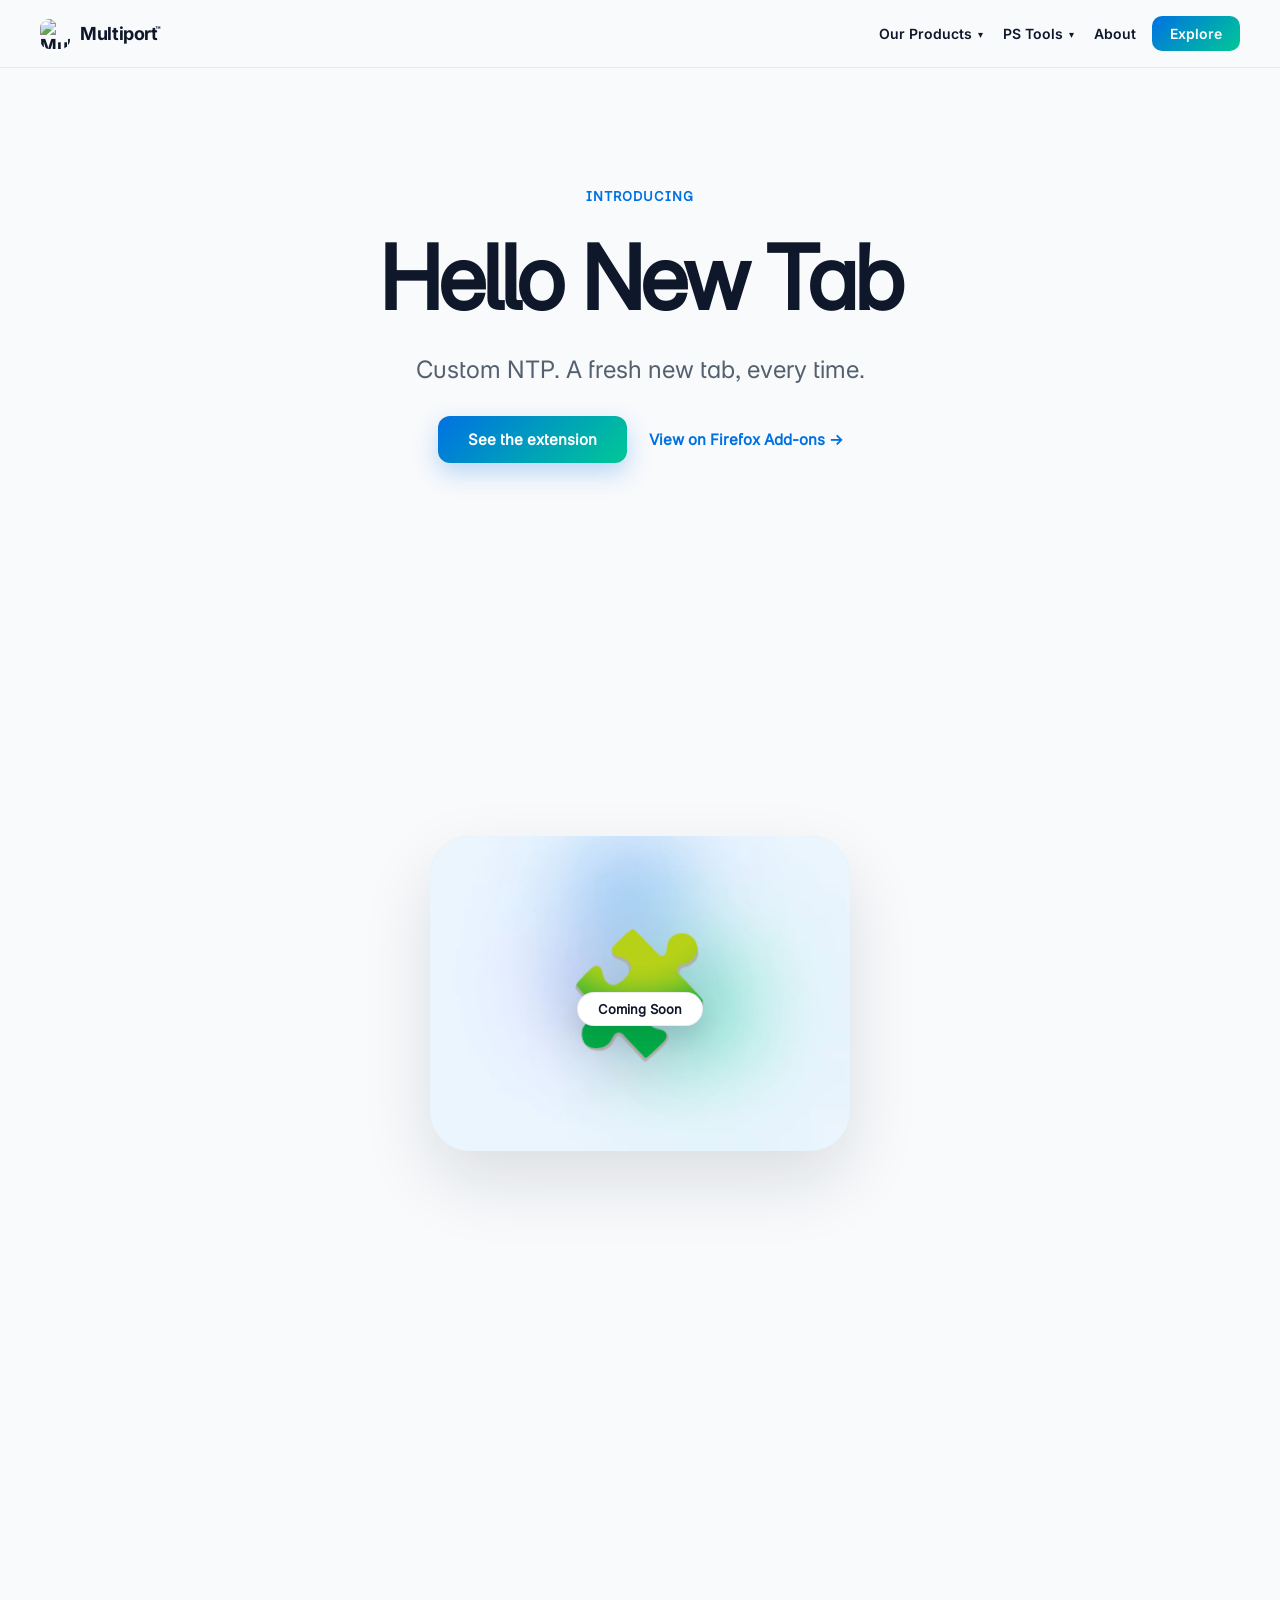
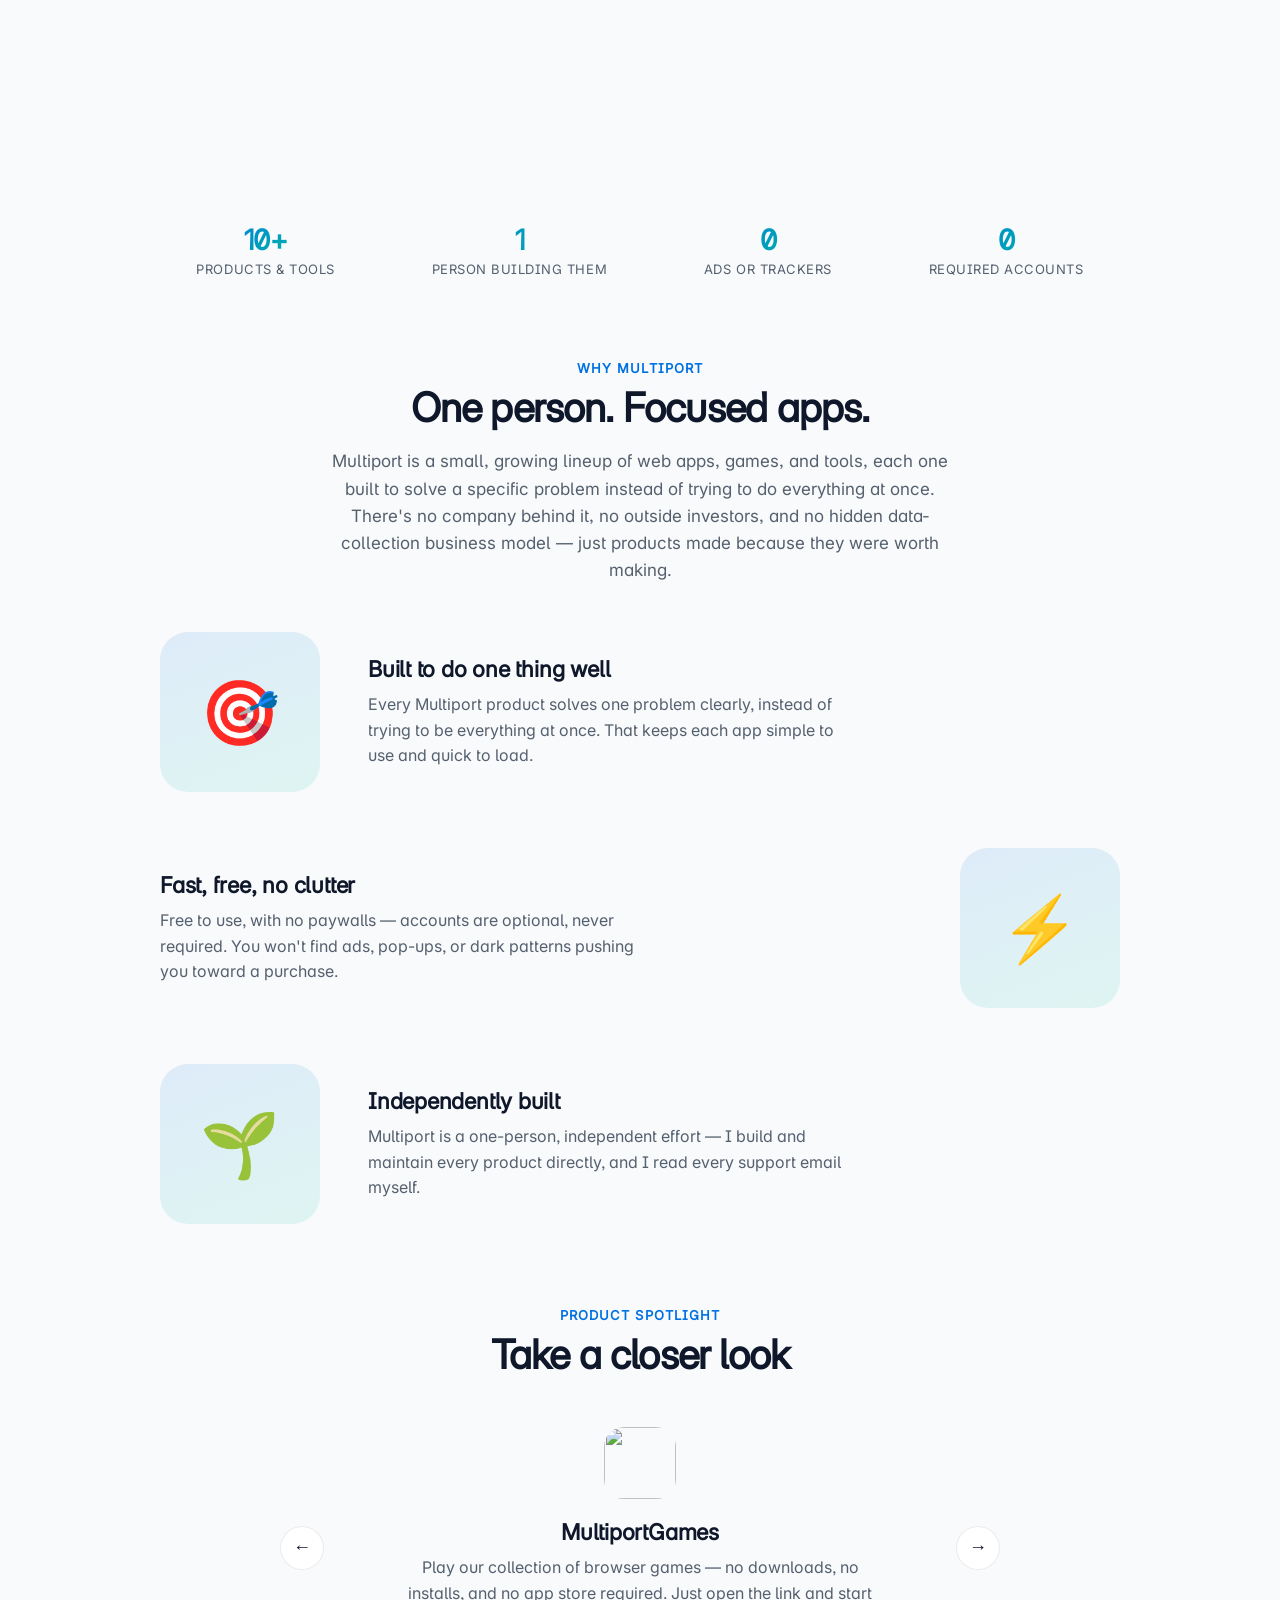
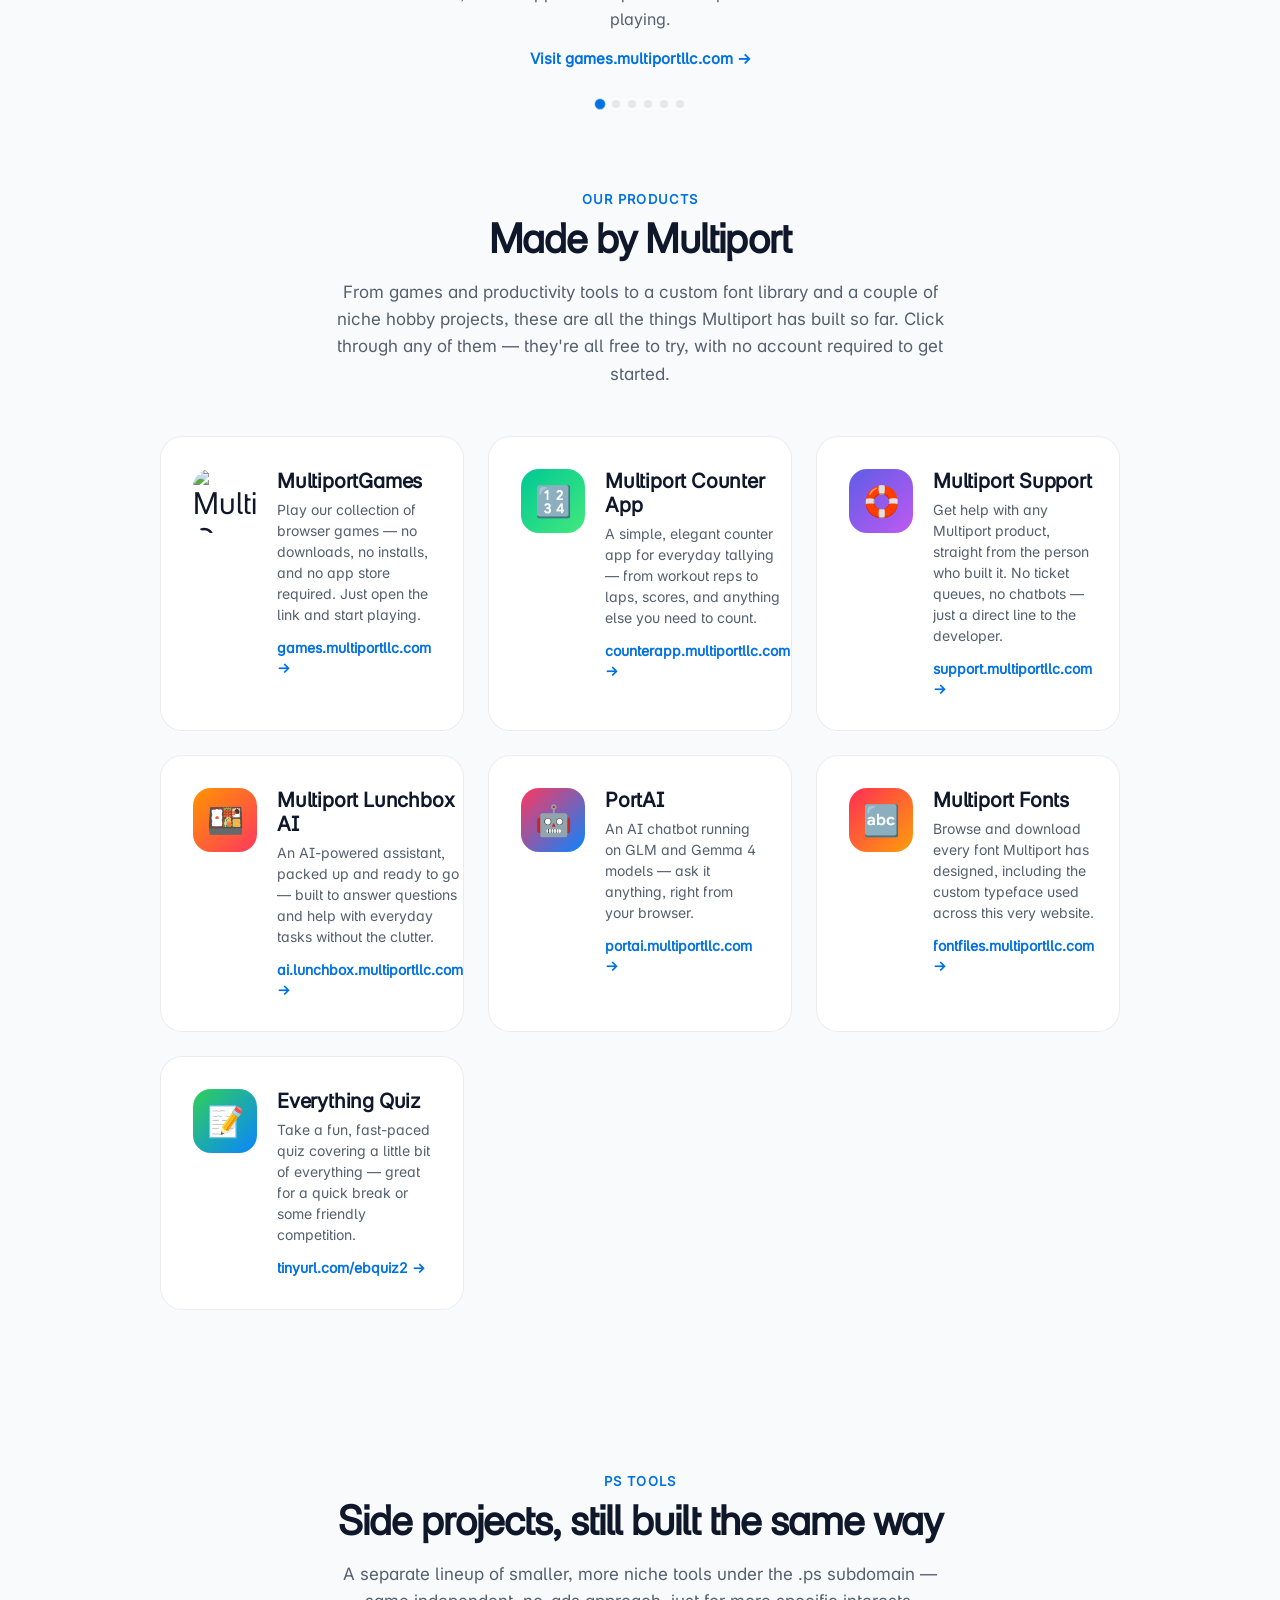
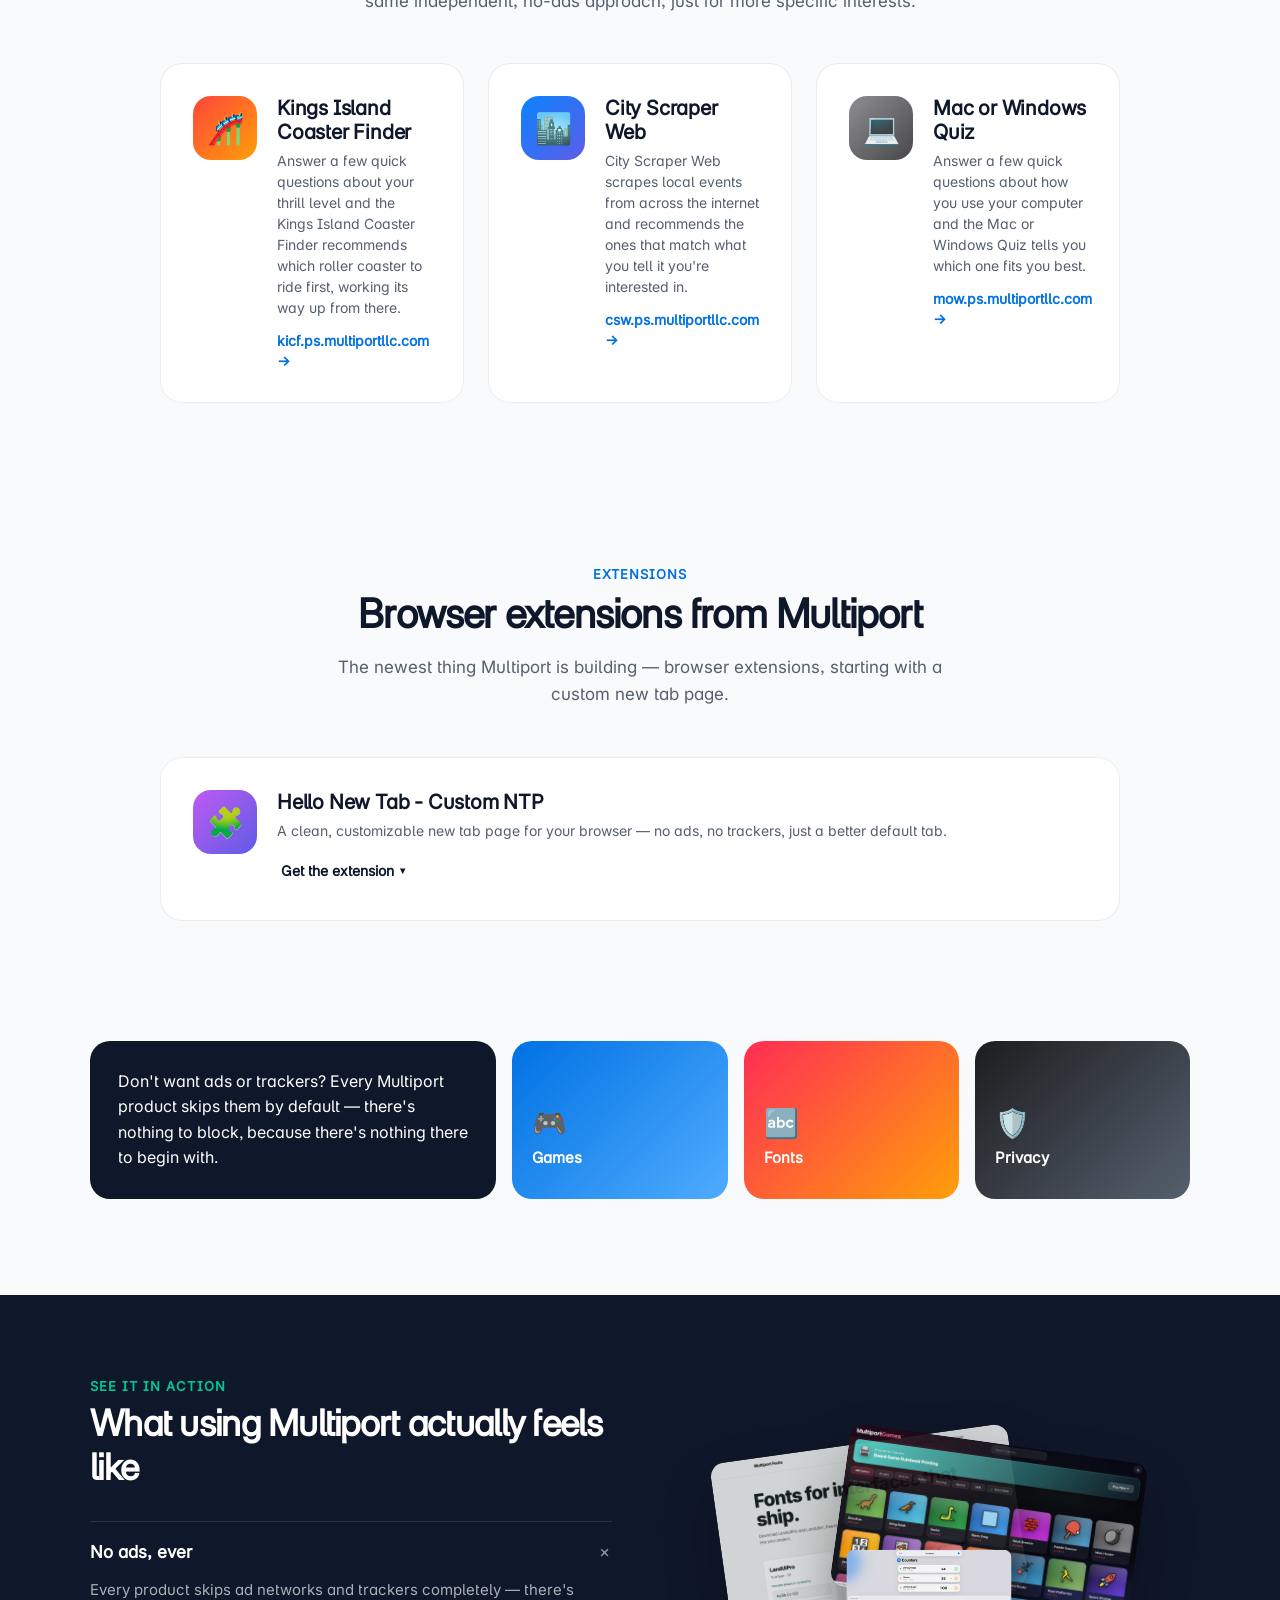
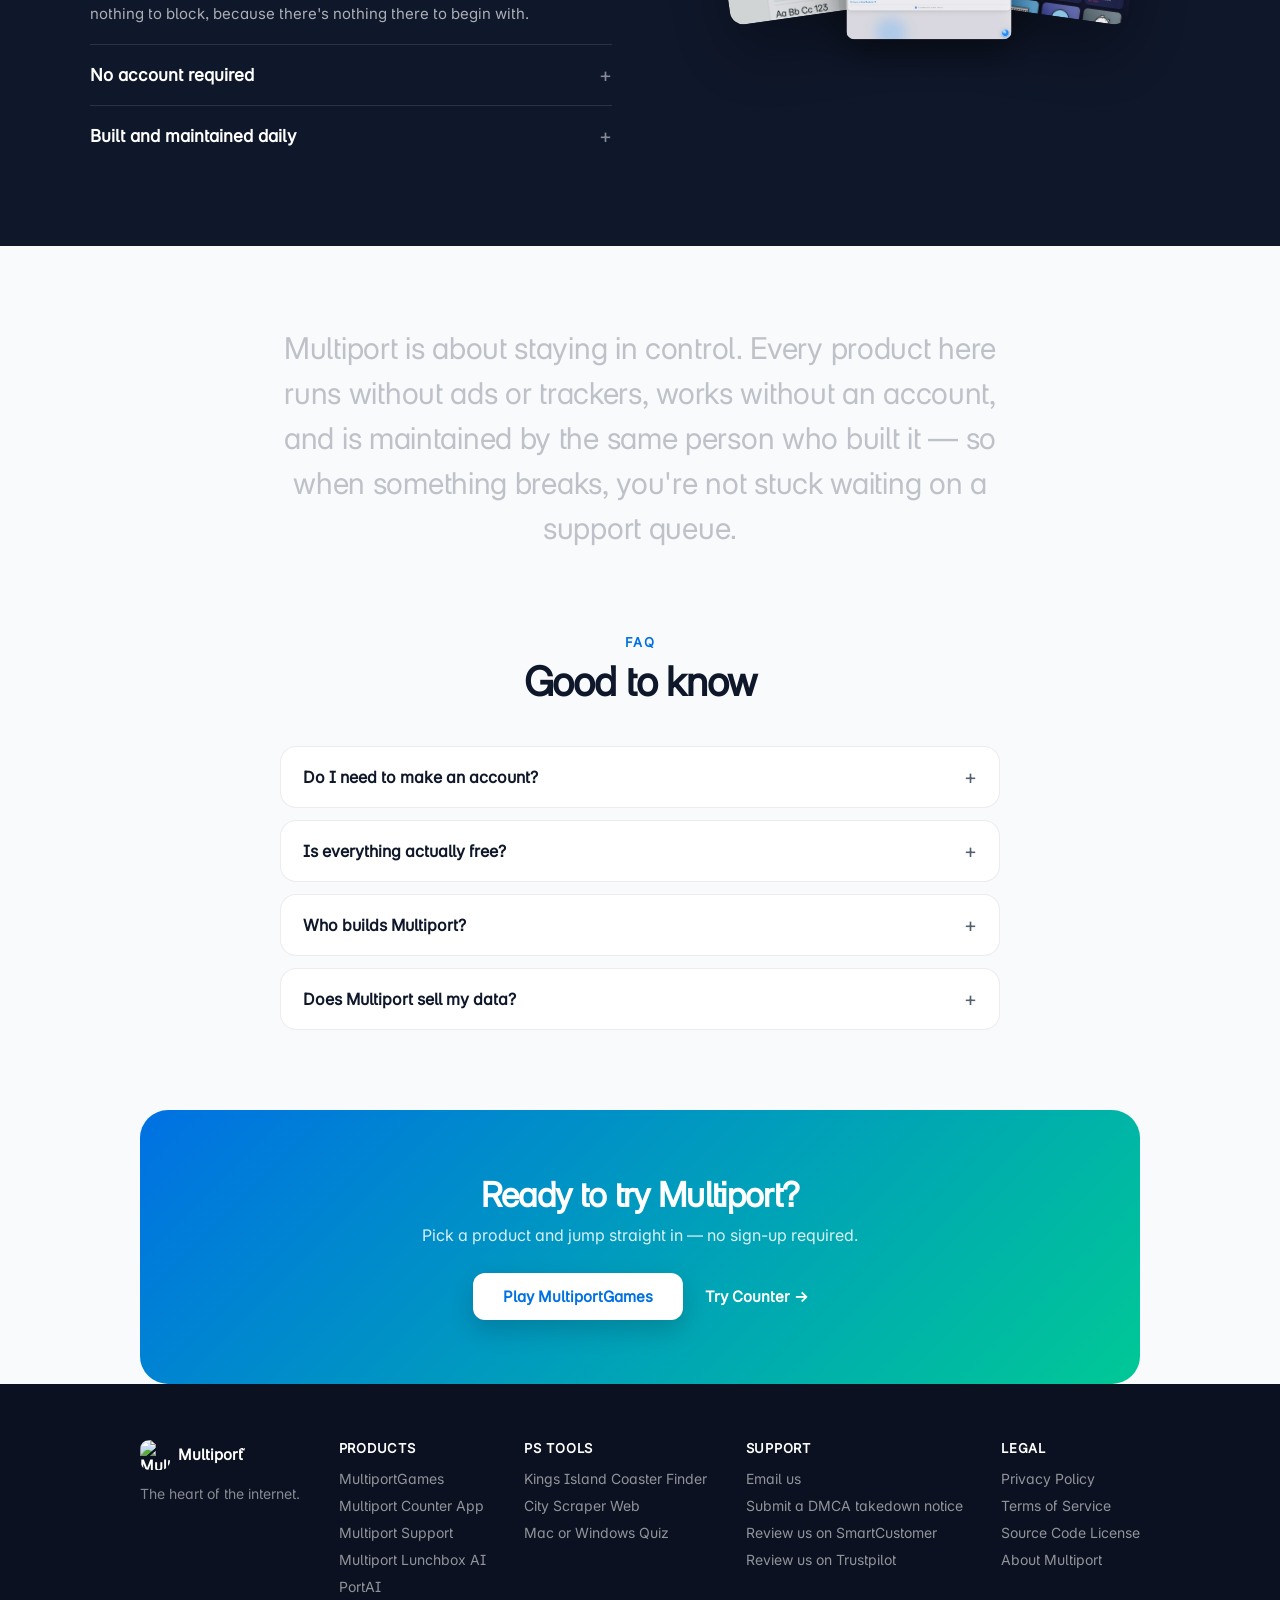
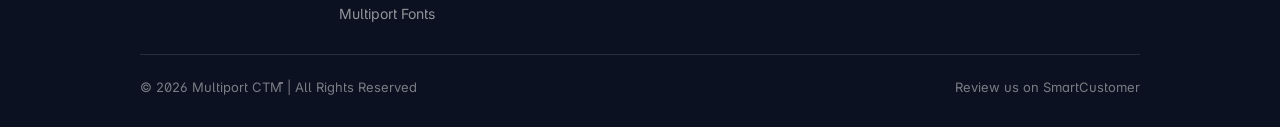
==== commit d1ae8eb6: "Make the screenshot stack's zoom-in much more pronounced The fanned screenshot cards in "See it in a" ====
--- a/index.html
+++ b/index.html
@@ -13,7 +13,7 @@
 <link rel="icon" type="image/png" href="apple-touch-icon.png">
 <link rel="icon" href="favicon.ico">
 <link rel="manifest" href="manifest.json">
-<link rel="stylesheet" href="style.css?v=34">
+<link rel="stylesheet" href="style.css?v=35">
 <script src="https://cdn.counter.dev/script.js" data-id="24591d8d-bdbf-4574-877c-3fc91c262d01" data-utcoffset="-5"></script>
 </head>
 <body>
--- a/style.css
+++ b/style.css
@@ -1428,7 +1428,7 @@
 }
 
 .screenshot-middle.reveal {
-  --reveal-scale: 0.82;
+  --reveal-scale: 0.55;
 }
 
 .screenshot-middle.reveal-visible {
@@ -1442,12 +1442,18 @@
 }
 
 .screenshot-back.reveal {
-  --reveal-scale: 0.82;
+  --reveal-scale: 0.55;
 }
 
 .screenshot-back.reveal-visible {
   --reveal-scale: 1;
   opacity: 0.85;
+}
+
+/* screenshot-front has no fan offset of its own, so the generic .reveal rule already
+   drives its transform directly — just deepen the scale to match the rest of the stack. */
+.screenshot-front.reveal {
+  transform: translateY(24px) scale(0.55);
 }
 
 @media (prefers-reduced-motion: reduce) {
